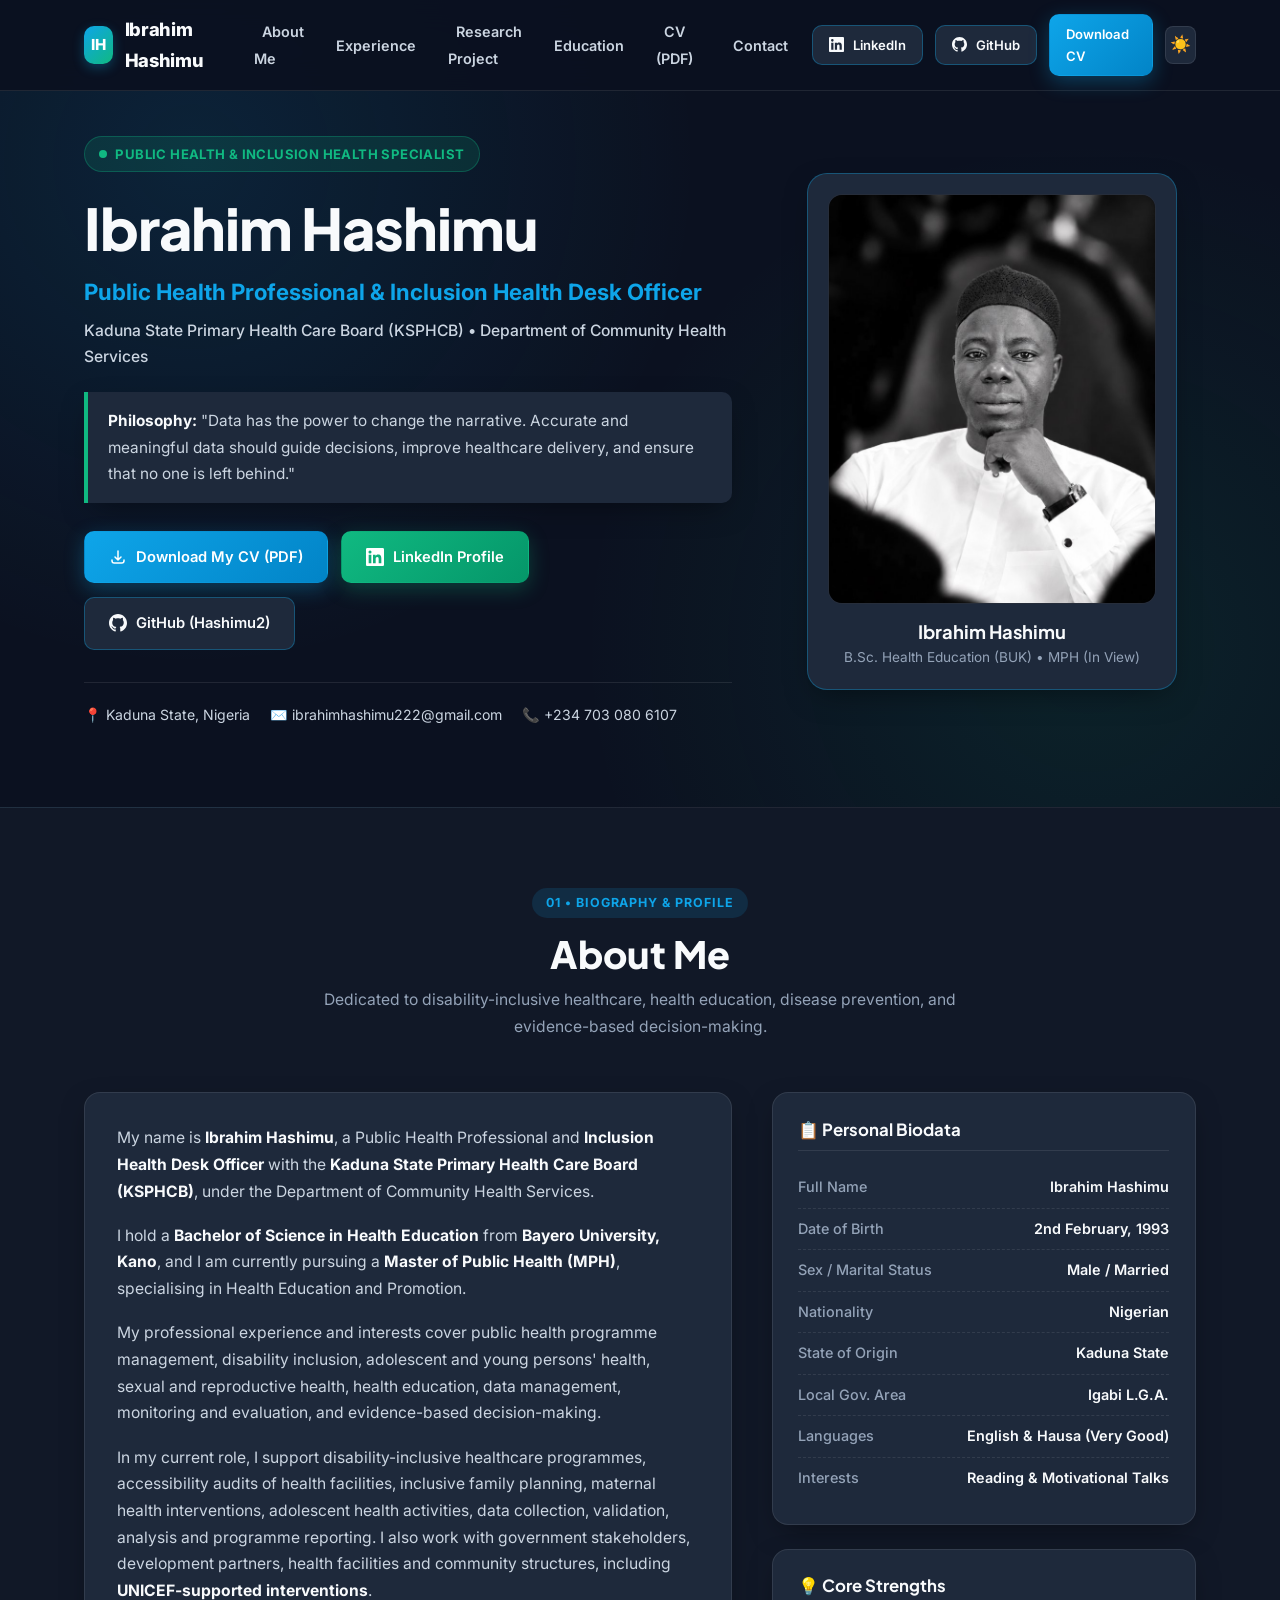
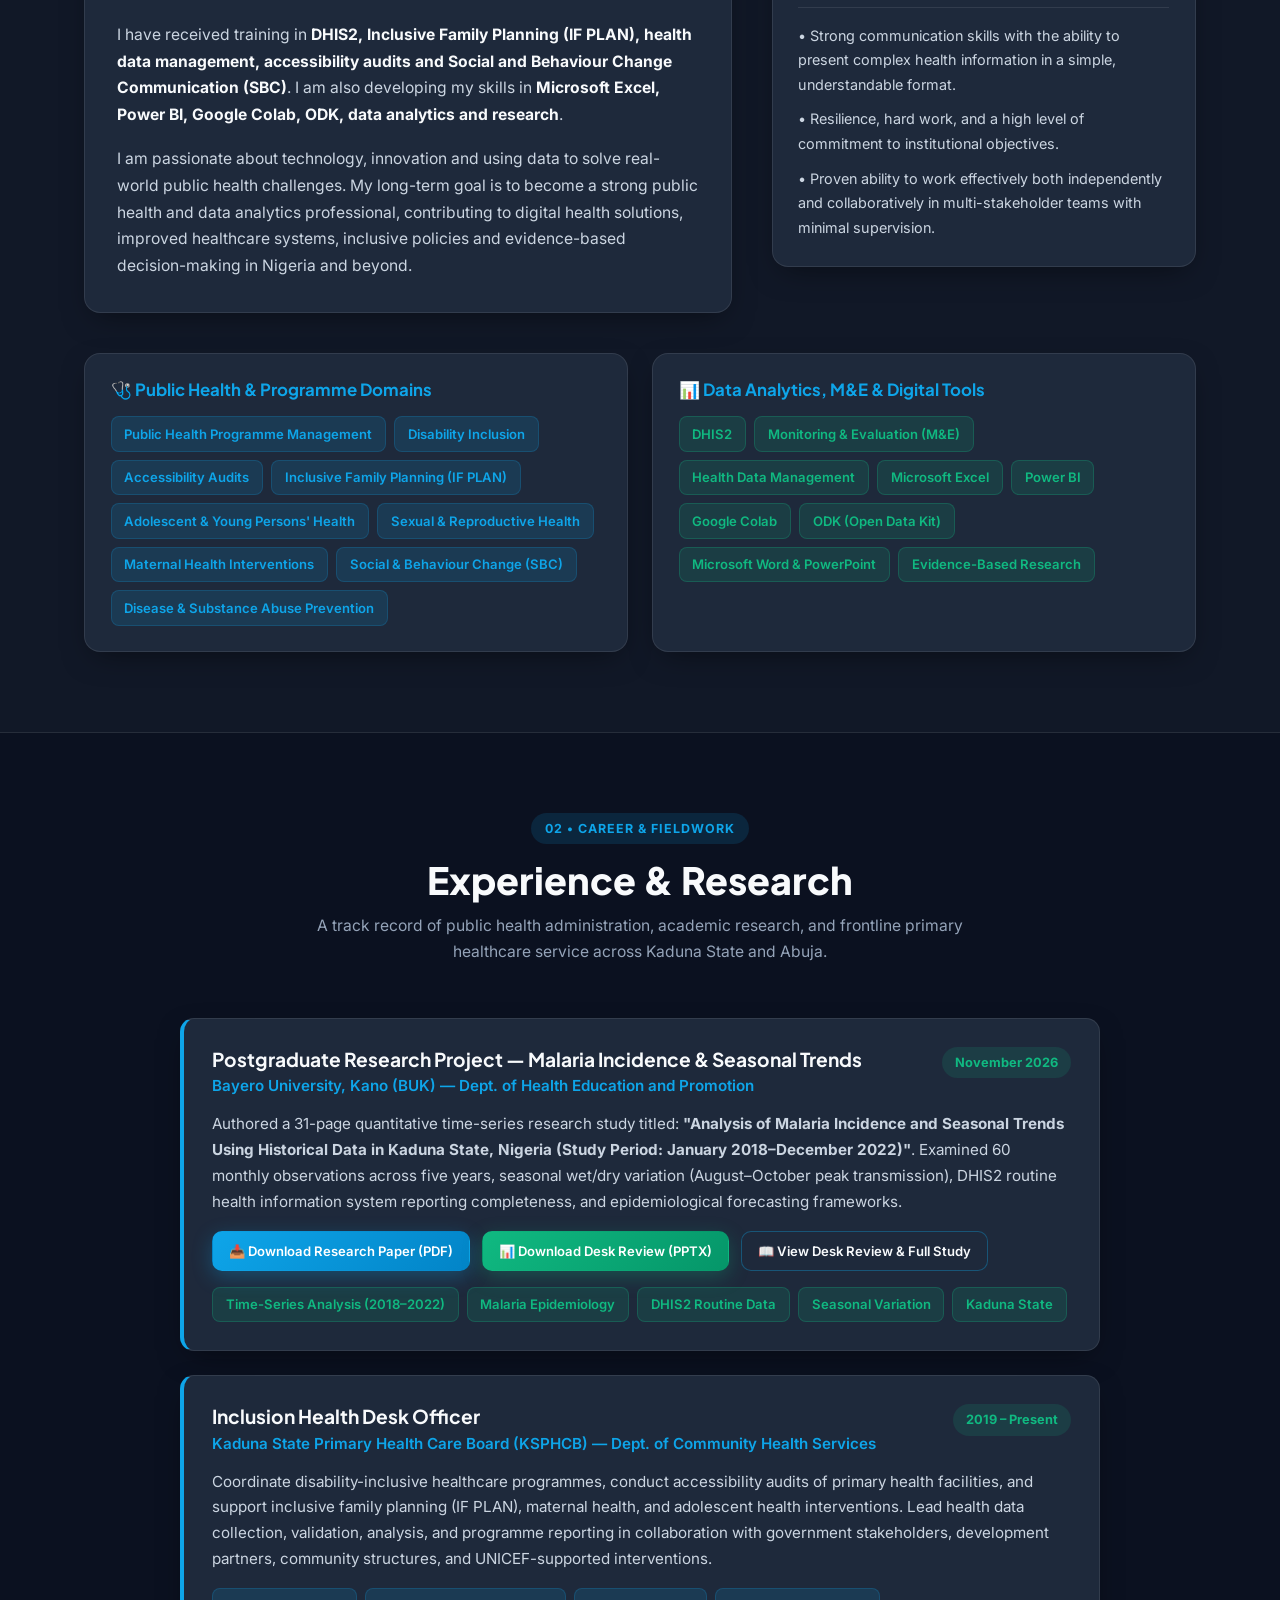
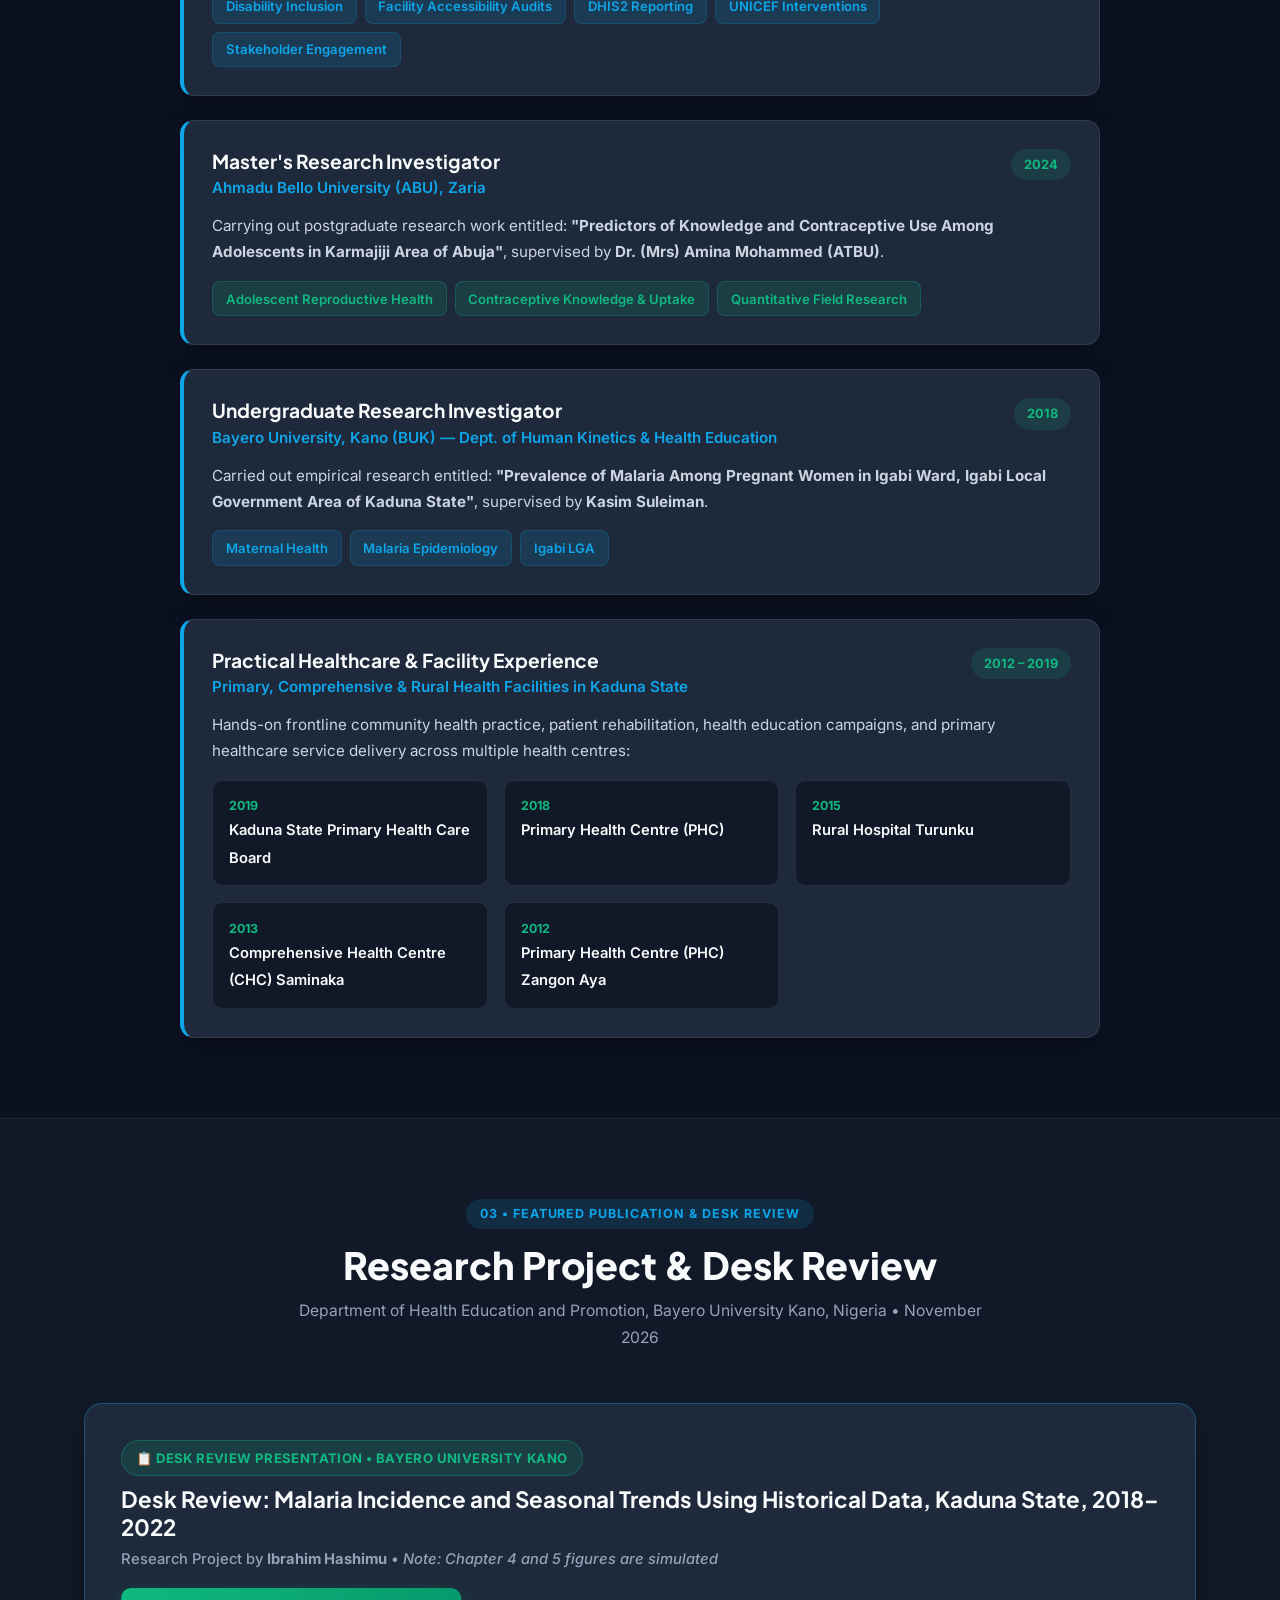
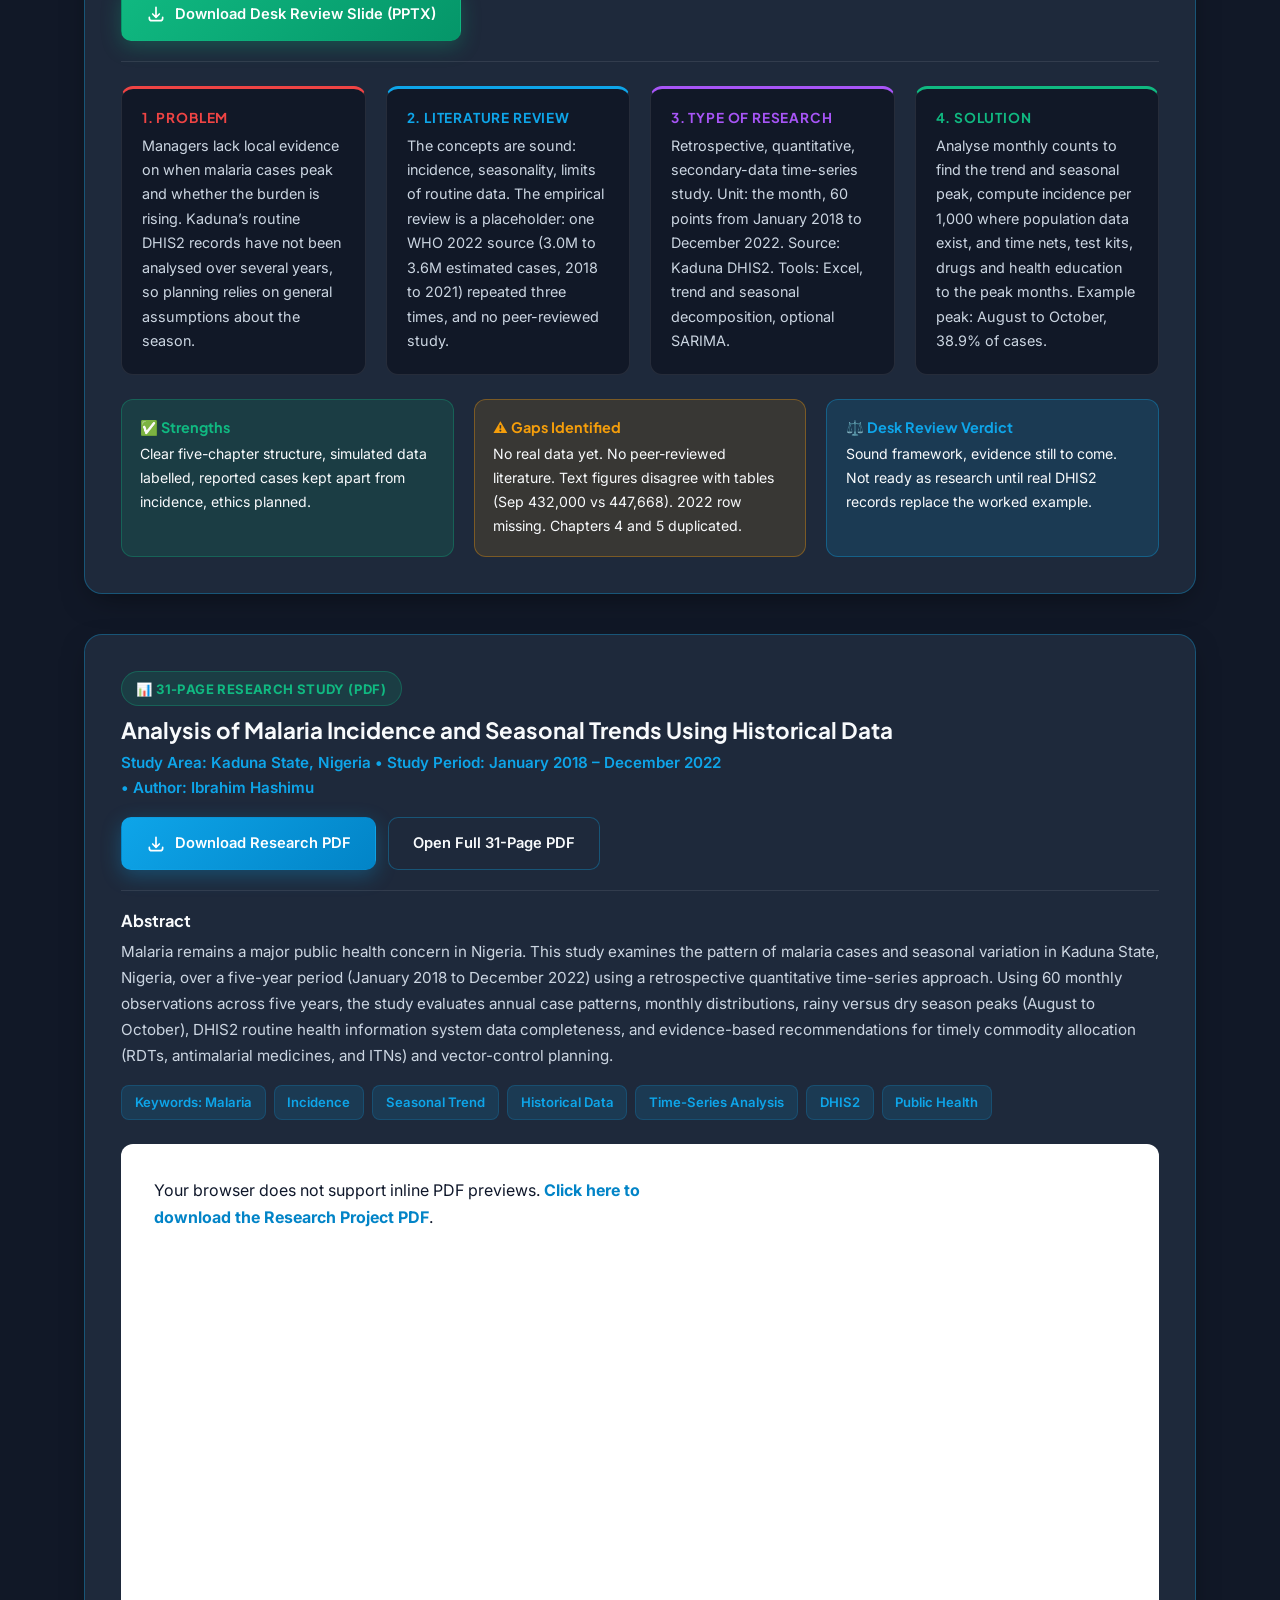
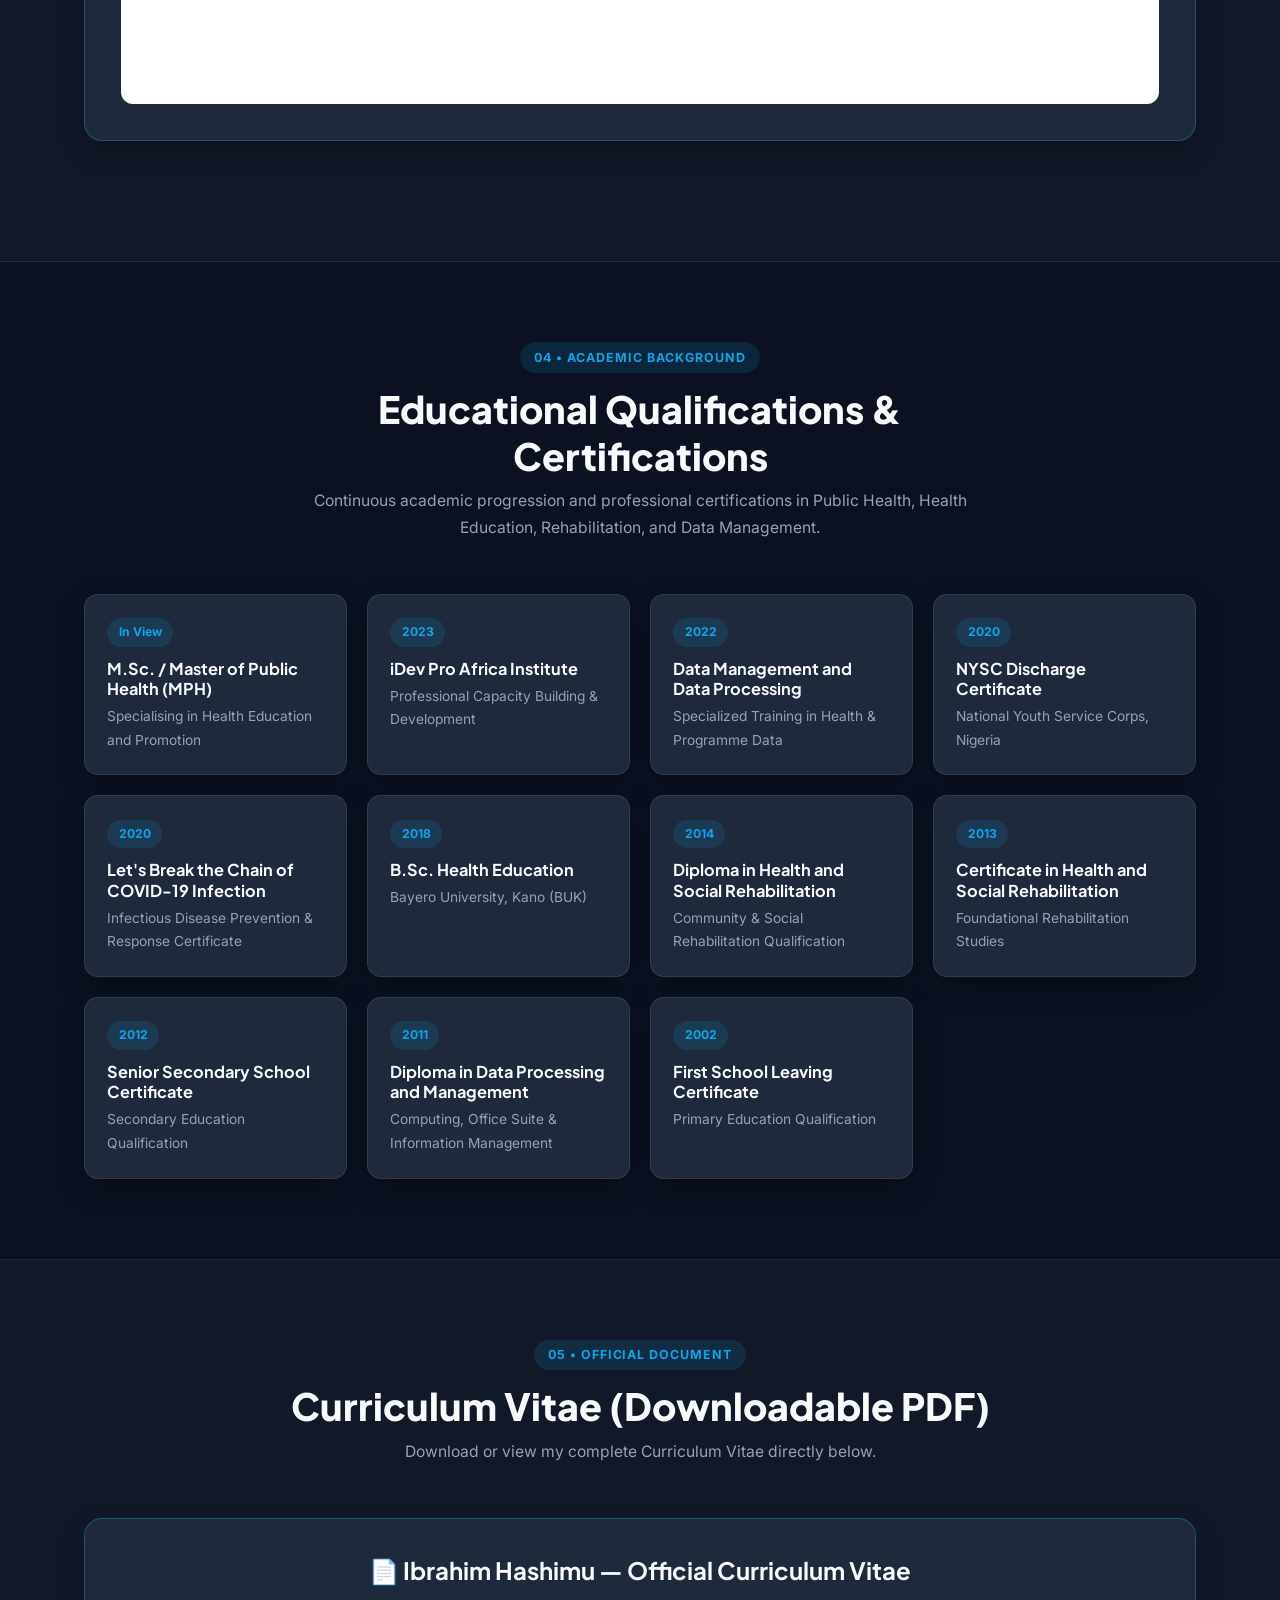
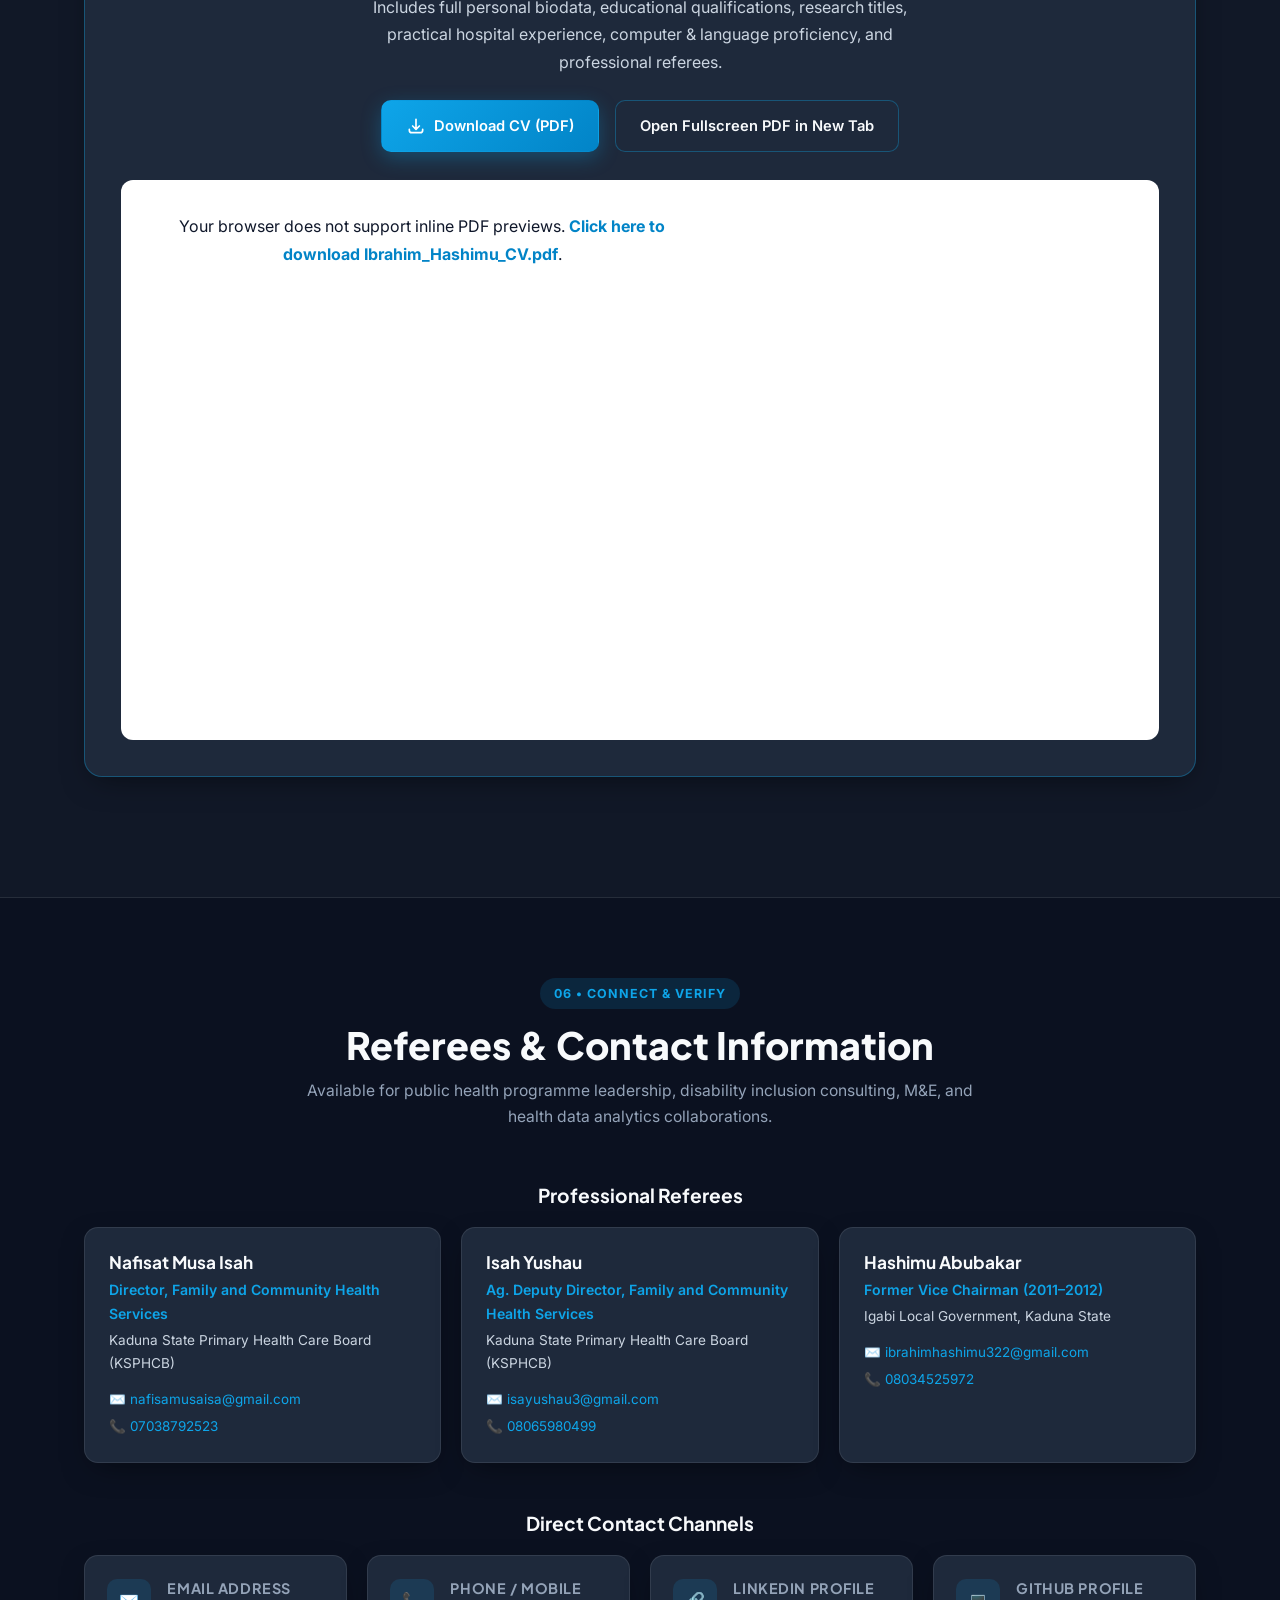
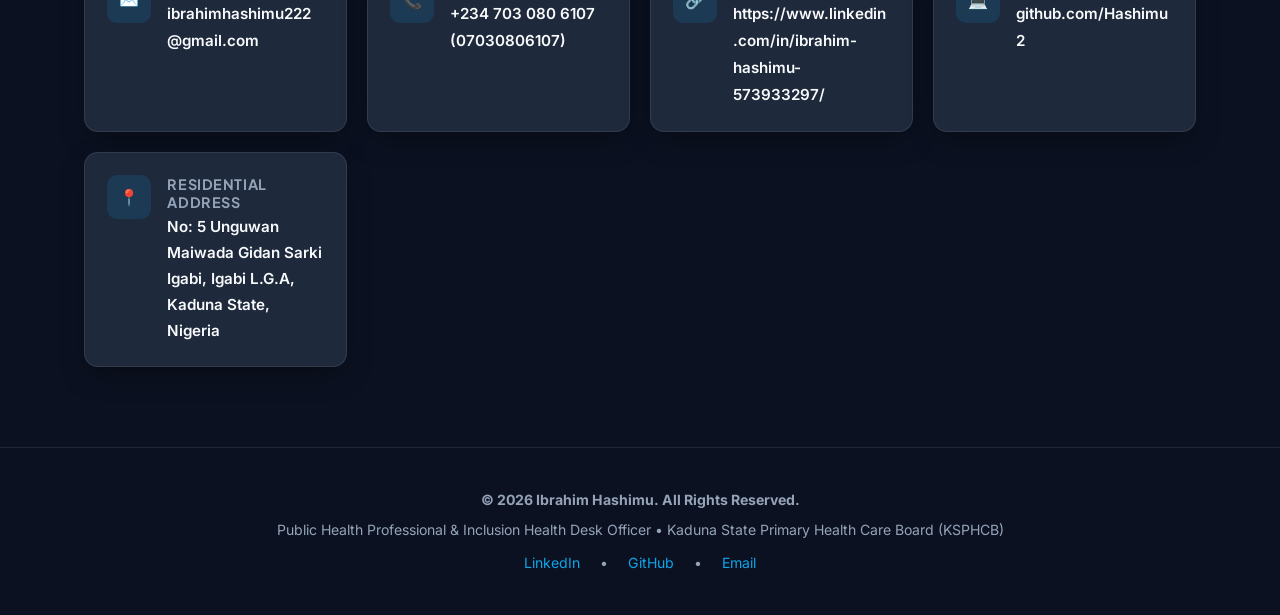
==== job-tracker/index.html @ c91d776b "Move project files into job-tracker directory" ====
<!DOCTYPE html>
<html lang="en" data-theme="dark">
<head>
  <meta charset="UTF-8">
  <meta name="viewport" content="width=device-width, initial-scale=1.0">
  <meta name="description" content="Official Portfolio of Ibrahim Hashimu — Public Health Professional & Inclusion Health Desk Officer at Kaduna State Primary Health Care Board (KSPHCB).">
  <title>Ibrahim Hashimu | Public Health Professional &amp; Inclusion Health Desk Officer</title>
  <link rel="preconnect" href="https://fonts.googleapis.com">
  <link rel="preconnect" href="https://fonts.gstatic.com" crossorigin>
  <link href="https://fonts.googleapis.com/css2?family=Inter:wght@300;400;500;600;700;800&family=Plus+Jakarta+Sans:wght@600;700;800&display=swap" rel="stylesheet">
  <link rel="icon" href="data:image/svg+xml,<svg xmlns='http://www.w3.org/2000/svg' viewBox='0 0 100 100'><text y='.9em' font-size='90'>🩺</text></svg>">
  <style>
    /* ==========================================================
       IBRAHIM HASHIMU — AUTHENTIC PUBLIC HEALTH PORTFOLIO
       Self-contained, responsive, zero-dependency stylesheet
       ========================================================== */
    *, *::before, *::after {
      margin: 0;
      padding: 0;
      box-sizing: border-box;
    }

    :root, [data-theme="dark"] {
      --bg-main: #0b1120;
      --bg-alt: #111827;
      --bg-card: #1e293b;
      --bg-card-hover: #26354d;
      --text-main: #f8fafc;
      --text-secondary: #cbd5e1;
      --text-muted: #94a3b8;
      --primary: #0ea5e9;
      --primary-dark: #0284c7;
      --accent: #10b981;
      --accent-soft: rgba(16, 185, 129, 0.14);
      --primary-soft: rgba(14, 165, 233, 0.14);
      --border: rgba(255, 255, 255, 0.09);
      --border-strong: rgba(14, 165, 233, 0.35);
      --nav-bg: rgba(11, 17, 32, 0.92);
      --shadow: 0 10px 30px -10px rgba(0, 0, 0, 0.5);
    }

    [data-theme="light"] {
      --bg-main: #f8fafc;
      --bg-alt: #f1f5f9;
      --bg-card: #ffffff;
      --bg-card-hover: #f8fafc;
      --text-main: #0f172a;
      --text-secondary: #334155;
      --text-muted: #64748b;
      --primary: #0284c7;
      --primary-dark: #0369a1;
      --accent: #059669;
      --accent-soft: rgba(5, 150, 105, 0.1);
      --primary-soft: rgba(2, 132, 199, 0.1);
      --border: #e2e8f0;
      --border-strong: rgba(2, 132, 199, 0.4);
      --nav-bg: rgba(255, 255, 255, 0.92);
      --shadow: 0 10px 25px -5px rgba(15, 23, 42, 0.08);
    }

    html {
      scroll-behavior: smooth;
      font-size: 16px;
    }

    body {
      font-family: 'Inter', -apple-system, BlinkMacSystemFont, 'Segoe UI', Roboto, sans-serif;
      background-color: var(--bg-main);
      color: var(--text-main);
      line-height: 1.7;
      overflow-x: hidden;
      transition: background-color 0.25s ease, color 0.25s ease;
    }

    h1, h2, h3, h4 {
      font-family: 'Plus Jakarta Sans', 'Inter', sans-serif;
      line-height: 1.25;
    }

    a {
      color: var(--primary);
      text-decoration: none;
      transition: all 0.2s ease;
    }

    a:hover {
      color: var(--accent);
    }

    img {
      max-width: 100%;
      display: block;
    }

    .container {
      max-width: 1160px;
      margin: 0 auto;
      padding: 0 1.5rem;
    }

    /* ---------- NAVBAR ---------- */
    .navbar {
      position: fixed;
      top: 0;
      left: 0;
      right: 0;
      z-index: 1000;
      background: var(--nav-bg);
      backdrop-filter: blur(16px);
      -webkit-backdrop-filter: blur(16px);
      border-bottom: 1px solid var(--border);
      padding: 0.85rem 0;
    }

    .nav-container {
      max-width: 1160px;
      margin: 0 auto;
      padding: 0 1.5rem;
      display: flex;
      align-items: center;
      justify-content: space-between;
      gap: 1rem;
    }

    .nav-brand {
      display: flex;
      align-items: center;
      gap: 0.75rem;
      color: var(--text-main) !important;
      font-weight: 800;
      font-size: 1.15rem;
      letter-spacing: -0.02em;
    }

    .brand-badge {
      width: 38px;
      height: 38px;
      border-radius: 10px;
      background: linear-gradient(135deg, var(--primary), var(--accent));
      color: #ffffff;
      display: flex;
      align-items: center;
      justify-content: center;
      font-weight: 800;
      font-size: 0.95rem;
      box-shadow: 0 4px 12px rgba(14, 165, 233, 0.3);
    }

    .nav-links {
      display: flex;
      align-items: center;
      list-style: none;
      gap: 1.5rem;
    }

    .nav-link {
      color: var(--text-secondary) !important;
      font-size: 0.9rem;
      font-weight: 600;
      padding: 0.35rem 0.5rem;
      border-radius: 6px;
    }

    .nav-link:hover, .nav-link.active {
      color: var(--primary) !important;
      background: var(--primary-soft);
    }

    .nav-actions {
      display: flex;
      align-items: center;
      gap: 0.75rem;
    }

    .theme-btn {
      background: var(--bg-card);
      color: var(--text-main);
      border: 1px solid var(--border);
      width: 38px;
      height: 38px;
      border-radius: 8px;
      cursor: pointer;
      display: flex;
      align-items: center;
      justify-content: center;
      font-size: 1.05rem;
      transition: all 0.2s ease;
    }

    .theme-btn:hover {
      border-color: var(--primary);
      transform: translateY(-1px);
    }

    .nav-toggle {
      display: none;
      background: var(--bg-card);
      border: 1px solid var(--border);
      color: var(--text-main);
      width: 38px;
      height: 38px;
      border-radius: 8px;
      cursor: pointer;
      align-items: center;
      justify-content: center;
    }

    /* ---------- BUTTONS ---------- */
    .btn {
      display: inline-flex;
      align-items: center;
      justify-content: center;
      gap: 0.55rem;
      padding: 0.8rem 1.5rem;
      font-size: 0.92rem;
      font-weight: 600;
      border-radius: 10px;
      cursor: pointer;
      transition: all 0.2s ease;
      border: 1.5px solid transparent;
      text-decoration: none;
    }

    .btn-primary {
      background: linear-gradient(135deg, var(--primary), var(--primary-dark));
      color: #ffffff !important;
      box-shadow: 0 6px 20px rgba(14, 165, 233, 0.3);
    }

    .btn-primary:hover {
      transform: translateY(-2px);
      box-shadow: 0 10px 25px rgba(14, 165, 233, 0.45);
    }

    .btn-accent {
      background: linear-gradient(135deg, var(--accent), #059669);
      color: #ffffff !important;
      box-shadow: 0 6px 20px rgba(16, 185, 129, 0.28);
    }

    .btn-accent:hover {
      transform: translateY(-2px);
      box-shadow: 0 10px 25px rgba(16, 185, 129, 0.4);
    }

    .btn-outline {
      background: var(--bg-card);
      color: var(--text-main) !important;
      border-color: var(--border-strong);
    }

    .btn-outline:hover {
      border-color: var(--primary);
      background: var(--primary-soft);
      transform: translateY(-2px);
    }

    .btn-sm {
      padding: 0.5rem 1rem;
      font-size: 0.82rem;
    }

    /* ---------- HERO SECTION ---------- */
    .hero {
      padding: 8.5rem 0 5rem;
      position: relative;
      background:
        radial-gradient(circle at 15% 20%, rgba(14, 165, 233, 0.12), transparent 40%),
        radial-gradient(circle at 85% 80%, rgba(16, 185, 129, 0.10), transparent 40%);
      border-bottom: 1px solid var(--border);
    }

    .hero-grid {
      display: grid;
      grid-template-columns: 1.35fr 0.85fr;
      gap: 3.5rem;
      align-items: center;
    }

    .status-pill {
      display: inline-flex;
      align-items: center;
      gap: 0.5rem;
      padding: 0.35rem 0.9rem;
      border-radius: 999px;
      background: var(--accent-soft);
      color: var(--accent);
      font-size: 0.82rem;
      font-weight: 700;
      letter-spacing: 0.03em;
      text-transform: uppercase;
      margin-bottom: 1.25rem;
      border: 1px solid rgba(16, 185, 129, 0.3);
    }

    .status-dot {
      width: 8px;
      height: 8px;
      border-radius: 50%;
      background: var(--accent);
    }

    .hero-name {
      font-size: clamp(2.25rem, 5vw, 3.6rem);
      font-weight: 800;
      letter-spacing: -0.02em;
      margin-bottom: 0.6rem;
      color: var(--text-main);
    }

    .hero-role {
      font-size: clamp(1.1rem, 2.2vw, 1.4rem);
      font-weight: 700;
      color: var(--primary);
      margin-bottom: 0.4rem;
    }

    .hero-org {
      font-size: 0.98rem;
      color: var(--text-secondary);
      font-weight: 500;
      margin-bottom: 1.35rem;
    }

    .hero-quote {
      background: var(--bg-card);
      border-left: 4px solid var(--accent);
      padding: 1rem 1.25rem;
      border-radius: 0 10px 10px 0;
      margin-bottom: 1.75rem;
      color: var(--text-secondary);
      font-size: 0.96rem;
      box-shadow: var(--shadow);
    }

    .hero-quote strong {
      color: var(--text-main);
    }

    .hero-cta {
      display: flex;
      flex-wrap: wrap;
      gap: 0.85rem;
      margin-bottom: 2rem;
    }

    .hero-quick-info {
      display: flex;
      flex-wrap: wrap;
      gap: 1.25rem;
      padding-top: 1.25rem;
      border-top: 1px solid var(--border);
      font-size: 0.88rem;
      color: var(--text-secondary);
    }

    .hero-quick-item {
      display: inline-flex;
      align-items: center;
      gap: 0.45rem;
    }

    /* Hero Portrait Card */
    .hero-photo-card {
      background: var(--bg-card);
      border: 1px solid var(--border-strong);
      border-radius: 20px;
      padding: 1.25rem;
      box-shadow: var(--shadow);
      text-align: center;
      max-width: 370px;
      margin: 0 auto;
    }

    .portrait-wrapper {
      border-radius: 14px;
      overflow: hidden;
      aspect-ratio: 4 / 5;
      background: var(--bg-alt);
      margin-bottom: 1rem;
      border: 1px solid var(--border);
    }

    .portrait-wrapper img {
      width: 100%;
      height: 100%;
      object-fit: cover;
      object-position: center top;
    }

    .photo-caption h3 {
      font-size: 1.15rem;
      color: var(--text-main);
      margin-bottom: 0.2rem;
    }

    .photo-caption p {
      font-size: 0.85rem;
      color: var(--text-muted);
    }

    /* ---------- SECTION SHARED ---------- */
    .section {
      padding: 5rem 0;
      border-bottom: 1px solid var(--border);
    }

    .section-alt {
      background-color: var(--bg-alt);
    }

    .section-header {
      text-align: center;
      max-width: 700px;
      margin: 0 auto 3.25rem;
    }

    .section-badge {
      display: inline-block;
      font-size: 0.78rem;
      font-weight: 700;
      text-transform: uppercase;
      letter-spacing: 0.08em;
      color: var(--primary);
      background: var(--primary-soft);
      padding: 0.3rem 0.85rem;
      border-radius: 999px;
      margin-bottom: 0.75rem;
    }

    .section-title {
      font-size: clamp(1.75rem, 3.5vw, 2.35rem);
      font-weight: 800;
      color: var(--text-main);
      margin-bottom: 0.6rem;
    }

    .section-subtitle {
      color: var(--text-muted);
      font-size: 0.98rem;
    }

    /* ---------- ABOUT ME SECTION ---------- */
    .about-layout {
      display: grid;
      grid-template-columns: 1.45fr 0.95fr;
      gap: 2.5rem;
      align-items: start;
    }

    .about-prose {
      background: var(--bg-card);
      border: 1px solid var(--border);
      border-radius: 16px;
      padding: 2rem;
      box-shadow: var(--shadow);
    }

    .about-prose p {
      color: var(--text-secondary);
      margin-bottom: 1.1rem;
      font-size: 0.98rem;
    }

    .about-prose p:last-child {
      margin-bottom: 0;
    }

    .about-prose strong {
      color: var(--text-main);
    }

    .about-side {
      display: flex;
      flex-direction: column;
      gap: 1.5rem;
    }

    .info-panel {
      background: var(--bg-card);
      border: 1px solid var(--border);
      border-radius: 16px;
      padding: 1.6rem;
      box-shadow: var(--shadow);
    }

    .info-panel h3 {
      font-size: 1.05rem;
      margin-bottom: 1rem;
      color: var(--text-main);
      display: flex;
      align-items: center;
      gap: 0.5rem;
      padding-bottom: 0.65rem;
      border-bottom: 1px solid var(--border);
    }

    .biodata-list {
      list-style: none;
    }

    .biodata-list li {
      display: flex;
      justify-content: space-between;
      padding: 0.5rem 0;
      border-bottom: 1px dashed var(--border);
      font-size: 0.9rem;
      gap: 1rem;
    }

    .biodata-list li:last-child {
      border-bottom: none;
    }

    .biodata-label {
      color: var(--text-muted);
      font-weight: 500;
    }

    .biodata-val {
      color: var(--text-main);
      font-weight: 600;
      text-align: right;
    }

    /* Skills Grid */
    .skills-grid {
      display: grid;
      grid-template-columns: repeat(auto-fit, minmax(300px, 1fr));
      gap: 1.5rem;
      margin-top: 2.5rem;
    }

    .skill-box {
      background: var(--bg-card);
      border: 1px solid var(--border);
      border-radius: 16px;
      padding: 1.6rem;
      box-shadow: var(--shadow);
    }

    .skill-box h3 {
      font-size: 1.05rem;
      margin-bottom: 1rem;
      color: var(--primary);
    }

    .tag-cloud {
      display: flex;
      flex-wrap: wrap;
      gap: 0.5rem;
    }

    .tag {
      display: inline-block;
      padding: 0.35rem 0.8rem;
      font-size: 0.82rem;
      font-weight: 600;
      border-radius: 8px;
      background: var(--primary-soft);
      color: var(--primary);
      border: 1px solid rgba(14, 165, 233, 0.2);
    }

    .tag-green {
      background: var(--accent-soft);
      color: var(--accent);
      border-color: rgba(16, 185, 129, 0.25);
    }

    /* ---------- EXPERIENCE & RESEARCH ---------- */
    .timeline {
      display: flex;
      flex-direction: column;
      gap: 1.5rem;
      max-width: 920px;
      margin: 0 auto;
    }

    .exp-card {
      background: var(--bg-card);
      border: 1px solid var(--border);
      border-left: 4px solid var(--primary);
      border-radius: 14px;
      padding: 1.75rem;
      box-shadow: var(--shadow);
      transition: transform 0.2s ease, border-color 0.2s ease;
    }

    .exp-card:hover {
      transform: translateY(-3px);
      border-color: var(--accent);
    }

    .exp-header {
      display: flex;
      flex-wrap: wrap;
      justify-content: space-between;
      align-items: flex-start;
      gap: 0.75rem;
      margin-bottom: 0.75rem;
    }

    .exp-role {
      font-size: 1.2rem;
      font-weight: 700;
      color: var(--text-main);
    }

    .exp-org {
      font-size: 0.95rem;
      font-weight: 600;
      color: var(--primary);
      margin-top: 0.15rem;
    }

    .exp-date {
      display: inline-block;
      padding: 0.3rem 0.8rem;
      border-radius: 999px;
      font-size: 0.8rem;
      font-weight: 700;
      background: var(--accent-soft);
      color: var(--accent);
      white-space: nowrap;
    }

    .exp-desc {
      color: var(--text-secondary);
      font-size: 0.95rem;
      margin-bottom: 1rem;
    }

    .practical-grid {
      display: grid;
      grid-template-columns: repeat(auto-fit, minmax(210px, 1fr));
      gap: 1rem;
      margin-top: 1rem;
    }

    .practical-item {
      background: var(--bg-alt);
      border: 1px solid var(--border);
      border-radius: 10px;
      padding: 0.9rem 1rem;
    }

    .practical-item .year {
      font-size: 0.78rem;
      font-weight: 700;
      color: var(--accent);
      display: block;
    }

    .practical-item .place {
      font-weight: 600;
      font-size: 0.92rem;
      color: var(--text-main);
    }

    /* ---------- EDUCATION & QUALIFICATIONS ---------- */
    .edu-grid {
      display: grid;
      grid-template-columns: repeat(auto-fill, minmax(260px, 1fr));
      gap: 1.25rem;
    }

    .edu-card {
      background: var(--bg-card);
      border: 1px solid var(--border);
      border-radius: 14px;
      padding: 1.4rem;
      box-shadow: var(--shadow);
      display: flex;
      flex-direction: column;
      justify-content: space-between;
    }

    .edu-year {
      display: inline-block;
      width: fit-content;
      font-size: 0.76rem;
      font-weight: 700;
      color: var(--primary);
      background: var(--primary-soft);
      padding: 0.25rem 0.7rem;
      border-radius: 999px;
      margin-bottom: 0.75rem;
    }

    .edu-card h3 {
      font-size: 1.02rem;
      color: var(--text-main);
      margin-bottom: 0.35rem;
    }

    .edu-card p {
      font-size: 0.86rem;
      color: var(--text-muted);
    }

    /* ---------- CV DOWNLOAD & PREVIEW ---------- */
    .cv-banner {
      background: var(--bg-card);
      border: 1px solid var(--border-strong);
      border-radius: 18px;
      padding: 2.25rem;
      box-shadow: var(--shadow);
      display: flex;
      flex-direction: column;
      align-items: center;
      text-align: center;
      margin-bottom: 2.5rem;
    }

    .cv-banner h3 {
      font-size: 1.5rem;
      margin-bottom: 0.6rem;
    }

    .cv-banner p {
      color: var(--text-secondary);
      max-width: 600px;
      margin-bottom: 1.5rem;
    }

    .cv-actions {
      display: flex;
      flex-wrap: wrap;
      justify-content: center;
      gap: 1rem;
      margin-bottom: 1.75rem;
    }

    .pdf-preview-frame {
      width: 100%;
      height: 560px;
      border-radius: 12px;
      border: 1px solid var(--border);
      background: #ffffff;
    }

    /* ---------- REFEREES & CONTACT ---------- */
    .referees-grid {
      display: grid;
      grid-template-columns: repeat(auto-fit, minmax(290px, 1fr));
      gap: 1.25rem;
      margin-bottom: 3rem;
    }

    .ref-card {
      background: var(--bg-card);
      border: 1px solid var(--border);
      border-radius: 14px;
      padding: 1.5rem;
      box-shadow: var(--shadow);
    }

    .ref-card h4 {
      font-size: 1.08rem;
      color: var(--text-main);
      margin-bottom: 0.25rem;
    }

    .ref-title {
      font-size: 0.88rem;
      font-weight: 600;
      color: var(--primary);
      margin-bottom: 0.2rem;
    }

    .ref-org {
      font-size: 0.85rem;
      color: var(--text-secondary);
      margin-bottom: 0.85rem;
    }

    .ref-links {
      font-size: 0.84rem;
      color: var(--text-muted);
      display: flex;
      flex-direction: column;
      gap: 0.25rem;
    }

    .contact-cards {
      display: grid;
      grid-template-columns: repeat(auto-fit, minmax(240px, 1fr));
      gap: 1.25rem;
    }

    .contact-card {
      background: var(--bg-card);
      border: 1px solid var(--border);
      border-radius: 14px;
      padding: 1.4rem;
      display: flex;
      align-items: flex-start;
      gap: 1rem;
      box-shadow: var(--shadow);
      transition: transform 0.2s ease, border-color 0.2s ease;
    }

    .contact-card:hover {
      transform: translateY(-2px);
      border-color: var(--primary);
    }

    .contact-icon {
      width: 44px;
      height: 44px;
      border-radius: 10px;
      background: var(--primary-soft);
      color: var(--primary);
      display: flex;
      align-items: center;
      justify-content: center;
      flex-shrink: 0;
    }

    .contact-card h4 {
      font-size: 0.9rem;
      color: var(--text-muted);
      margin-bottom: 0.2rem;
      text-transform: uppercase;
      letter-spacing: 0.04em;
    }

    .contact-card p, .contact-card a {
      font-size: 0.95rem;
      font-weight: 600;
      color: var(--text-main) !important;
      word-break: break-word;
    }

    .contact-card a:hover {
      color: var(--primary) !important;
    }

    /* ---------- FOOTER ---------- */
    .footer {
      padding: 2.5rem 0;
      text-align: center;
      background: var(--bg-main);
      color: var(--text-muted);
      font-size: 0.88rem;
    }

    /* ---------- RESPONSIVE ---------- */
    @media (max-width: 920px) {
      .hero-grid {
        grid-template-columns: 1fr;
        text-align: center;
      }
      .hero-cta, .hero-quick-info {
        justify-content: center;
      }
      .hero-quote {
        text-align: left;
      }
      .about-layout {
        grid-template-columns: 1fr;
      }
    }

    @media (max-width: 720px) {
      .nav-links {
        display: none;
        position: absolute;
        top: 100%;
        left: 0;
        right: 0;
        background: var(--bg-card);
        border-bottom: 1px solid var(--border);
        flex-direction: column;
        padding: 1rem;
        gap: 0.5rem;
      }
      .nav-links.open {
        display: flex;
      }
      .nav-toggle {
        display: inline-flex;
      }
      .pdf-preview-frame {
        height: 400px;
      }
    }
  </style>
</head>
<body>

  <!-- ============ NAVIGATION BAR ============ -->
  <header class="navbar">
    <div class="nav-container">
      <a href="#top" class="nav-brand">
        <span class="brand-badge">IH</span>
        <span>Ibrahim Hashimu</span>
      </a>

      <ul class="nav-links" id="nav-links">
        <li><a href="#about" class="nav-link">About Me</a></li>
        <li><a href="#experience" class="nav-link">Experience</a></li>
        <li><a href="#research" class="nav-link">Research Project</a></li>
        <li><a href="#education" class="nav-link">Education</a></li>
        <li><a href="#cv" class="nav-link">CV (PDF)</a></li>
        <li><a href="#contact" class="nav-link">Contact</a></li>
      </ul>

      <div class="nav-actions">
        <a href="https://www.linkedin.com/in/ibrahim-hashimu-573933297/" target="_blank" rel="noopener" class="btn btn-outline btn-sm" title="Connect on LinkedIn">
          <svg width="15" height="15" fill="currentColor" viewBox="0 0 24 24"><path d="M20.447 20.452h-3.554v-5.569c0-1.328-.027-3.037-1.852-3.037-1.853 0-2.136 1.445-2.136 2.939v5.667H9.351V9h3.414v1.561h.046c.477-.9 1.637-1.85 3.37-1.85 3.601 0 4.267 2.37 4.267 5.455v6.286zM5.337 7.433a2.062 2.062 0 01-2.063-2.065 2.064 2.064 0 112.063 2.065zm1.782 13.019H3.555V9h3.564v11.452zM22.225 0H1.771C.792 0 0 .774 0 1.729v20.542C0 23.227.792 24 1.771 24h20.451C23.2 24 24 23.227 24 22.271V1.729C24 .774 23.2 0 22.222 0h.003z"/></svg>
          LinkedIn
        </a>
        <a href="https://github.com/Hashimu2" target="_blank" rel="noopener" class="btn btn-outline btn-sm" title="View GitHub Profile">
          <svg width="15" height="15" fill="currentColor" viewBox="0 0 24 24"><path d="M12 0c-6.626 0-12 5.373-12 12 0 5.302 3.438 9.8 8.207 11.387.599.111.793-.261.793-.577v-2.234c-3.338.726-4.033-1.416-4.033-1.416-.546-1.387-1.333-1.756-1.333-1.756-1.089-.745.083-.729.083-.729 1.205.084 1.839 1.237 1.839 1.237 1.07 1.834 2.807 1.304 3.492.997.107-.775.418-1.305.762-1.604-2.665-.305-5.467-1.334-5.467-5.931 0-1.311.469-2.381 1.236-3.221-.124-.303-.535-1.524.117-3.176 0 0 1.008-.322 3.301 1.23.957-.266 1.983-.399 3.003-.404 1.02.005 2.047.138 3.006.404 2.291-1.552 3.297-1.23 3.297-1.23.653 1.653.242 2.874.118 3.176.77.84 1.235 1.911 1.235 3.221 0 4.609-2.807 5.624-5.479 5.921.43.372.823 1.102.823 2.222v3.293c0 .319.192.694.801.576 4.765-1.589 8.199-6.086 8.199-11.386 0-6.627-5.373-12-12-12z"/></svg>
          GitHub
        </a>
        <a href="assets/Ibrahim_Hashimu_CV.pdf" download="Ibrahim_Hashimu_CV.pdf" class="btn btn-primary btn-sm">
          Download CV
        </a>
        <button class="theme-btn" id="theme-toggle" title="Switch Light/Dark Theme" aria-label="Toggle theme">
          ☀️
        </button>
        <button class="nav-toggle" id="nav-toggle" aria-label="Toggle navigation">
          ☰
        </button>
      </div>
    </div>
  </header>

  <!-- ============ HERO SECTION ============ -->
  <section class="hero" id="top">
    <div class="container">
      <div class="hero-grid">
        <div>
          <div class="status-pill">
            <span class="status-dot"></span>
            Public Health &amp; Inclusion Health Specialist
          </div>
          <h1 class="hero-name">Ibrahim Hashimu</h1>
          <p class="hero-role">
            Public Health Professional &amp; Inclusion Health Desk Officer
          </p>
          <p class="hero-org">
            Kaduna State Primary Health Care Board (KSPHCB) &bull; Department of Community Health Services
          </p>

          <div class="hero-quote">
            <strong>Philosophy:</strong> "Data has the power to change the narrative. Accurate and meaningful data should guide decisions, improve healthcare delivery, and ensure that no one is left behind."
          </div>

          <div class="hero-cta">
            <a href="assets/Ibrahim_Hashimu_CV.pdf" download="Ibrahim_Hashimu_CV.pdf" class="btn btn-primary">
              <svg width="18" height="18" fill="none" stroke="currentColor" stroke-width="2" viewBox="0 0 24 24"><path stroke-linecap="round" stroke-linejoin="round" d="M4 16v1a3 3 0 003 3h10a3 3 0 003-3v-1m-4-4l-4 4m0 0l-4-4m4 4V4"/></svg>
              Download My CV (PDF)
            </a>
            <a href="https://www.linkedin.com/in/ibrahim-hashimu-573933297/" target="_blank" rel="noopener" class="btn btn-accent">
              <svg width="18" height="18" fill="currentColor" viewBox="0 0 24 24"><path d="M20.447 20.452h-3.554v-5.569c0-1.328-.027-3.037-1.852-3.037-1.853 0-2.136 1.445-2.136 2.939v5.667H9.351V9h3.414v1.561h.046c.477-.9 1.637-1.85 3.37-1.85 3.601 0 4.267 2.37 4.267 5.455v6.286zM5.337 7.433a2.062 2.062 0 01-2.063-2.065 2.064 2.064 0 112.063 2.065zm1.782 13.019H3.555V9h3.564v11.452zM22.225 0H1.771C.792 0 0 .774 0 1.729v20.542C0 23.227.792 24 1.771 24h20.451C23.2 24 24 23.227 24 22.271V1.729C24 .774 23.2 0 22.222 0h.003z"/></svg>
              LinkedIn Profile
            </a>
            <a href="https://github.com/Hashimu2" target="_blank" rel="noopener" class="btn btn-outline">
              <svg width="18" height="18" fill="currentColor" viewBox="0 0 24 24"><path d="M12 0c-6.626 0-12 5.373-12 12 0 5.302 3.438 9.8 8.207 11.387.599.111.793-.261.793-.577v-2.234c-3.338.726-4.033-1.416-4.033-1.416-.546-1.387-1.333-1.756-1.333-1.756-1.089-.745.083-.729.083-.729 1.205.084 1.839 1.237 1.839 1.237 1.07 1.834 2.807 1.304 3.492.997.107-.775.418-1.305.762-1.604-2.665-.305-5.467-1.334-5.467-5.931 0-1.311.469-2.381 1.236-3.221-.124-.303-.535-1.524.117-3.176 0 0 1.008-.322 3.301 1.23.957-.266 1.983-.399 3.003-.404 1.02.005 2.047.138 3.006.404 2.291-1.552 3.297-1.23 3.297-1.23.653 1.653.242 2.874.118 3.176.77.84 1.235 1.911 1.235 3.221 0 4.609-2.807 5.624-5.479 5.921.43.372.823 1.102.823 2.222v3.293c0 .319.192.694.801.576 4.765-1.589 8.199-6.086 8.199-11.386 0-6.627-5.373-12-12-12z"/></svg>
              GitHub (Hashimu2)
            </a>
          </div>

          <div class="hero-quick-info">
            <span class="hero-quick-item">📍 Kaduna State, Nigeria</span>
            <span class="hero-quick-item">✉️ ibrahimhashimu222@gmail.com</span>
            <span class="hero-quick-item">📞 +234 703 080 6107</span>
          </div>
        </div>

        <!-- Portrait Photo -->
        <div>
          <div class="hero-photo-card">
            <div class="portrait-wrapper">
              <img src="assets/profile.jpg" alt="Ibrahim Hashimu — Public Health Professional">
            </div>
            <div class="photo-caption">
              <h3>Ibrahim Hashimu</h3>
              <p>B.Sc. Health Education (BUK) &bull; MPH (In View)</p>
            </div>
          </div>
        </div>
      </div>
    </div>
  </section>

  <!-- ============ ABOUT ME SECTION ============ -->
  <section class="section section-alt" id="about">
    <div class="container">
      <div class="section-header">
        <span class="section-badge">01 &bull; Biography &amp; Profile</span>
        <h2 class="section-title">About Me</h2>
        <p class="section-subtitle">
          Dedicated to disability-inclusive healthcare, health education, disease prevention, and evidence-based decision-making.
        </p>
      </div>

      <div class="about-layout">
        <div class="about-prose">
          <p>
            My name is <strong>Ibrahim Hashimu</strong>, a Public Health Professional and <strong>Inclusion Health Desk Officer</strong> with the <strong>Kaduna State Primary Health Care Board (KSPHCB)</strong>, under the Department of Community Health Services.
          </p>
          <p>
            I hold a <strong>Bachelor of Science in Health Education</strong> from <strong>Bayero University, Kano</strong>, and I am currently pursuing a <strong>Master of Public Health (MPH)</strong>, specialising in Health Education and Promotion.
          </p>
          <p>
            My professional experience and interests cover public health programme management, disability inclusion, adolescent and young persons' health, sexual and reproductive health, health education, data management, monitoring and evaluation, and evidence-based decision-making.
          </p>
          <p>
            In my current role, I support disability-inclusive healthcare programmes, accessibility audits of health facilities, inclusive family planning, maternal health interventions, adolescent health activities, data collection, validation, analysis and programme reporting. I also work with government stakeholders, development partners, health facilities and community structures, including <strong>UNICEF-supported interventions</strong>.
          </p>
          <p>
            I have received training in <strong>DHIS2, Inclusive Family Planning (IF PLAN), health data management, accessibility audits and Social and Behaviour Change Communication (SBC)</strong>. I am also developing my skills in <strong>Microsoft Excel, Power BI, Google Colab, ODK, data analytics and research</strong>.
          </p>
          <p>
            I am passionate about technology, innovation and using data to solve real-world public health challenges. My long-term goal is to become a strong public health and data analytics professional, contributing to digital health solutions, improved healthcare systems, inclusive policies and evidence-based decision-making in Nigeria and beyond.
          </p>
        </div>

        <div class="about-side">
          <div class="info-panel">
            <h3>📋 Personal Biodata</h3>
            <ul class="biodata-list">
              <li><span class="biodata-label">Full Name</span><span class="biodata-val">Ibrahim Hashimu</span></li>
              <li><span class="biodata-label">Date of Birth</span><span class="biodata-val">2nd February, 1993</span></li>
              <li><span class="biodata-label">Sex / Marital Status</span><span class="biodata-val">Male / Married</span></li>
              <li><span class="biodata-label">Nationality</span><span class="biodata-val">Nigerian</span></li>
              <li><span class="biodata-label">State of Origin</span><span class="biodata-val">Kaduna State</span></li>
              <li><span class="biodata-label">Local Gov. Area</span><span class="biodata-val">Igabi L.G.A.</span></li>
              <li><span class="biodata-label">Languages</span><span class="biodata-val">English &amp; Hausa (Very Good)</span></li>
              <li><span class="biodata-label">Interests</span><span class="biodata-val">Reading &amp; Motivational Talks</span></li>
            </ul>
          </div>

          <div class="info-panel">
            <h3>💡 Core Strengths</h3>
            <p style="font-size: 0.9rem; color: var(--text-secondary); margin-bottom: 0.65rem;">
              &bull; Strong communication skills with the ability to present complex health information in a simple, understandable format.
            </p>
            <p style="font-size: 0.9rem; color: var(--text-secondary); margin-bottom: 0.65rem;">
              &bull; Resilience, hard work, and a high level of commitment to institutional objectives.
            </p>
            <p style="font-size: 0.9rem; color: var(--text-secondary);">
              &bull; Proven ability to work effectively both independently and collaboratively in multi-stakeholder teams with minimal supervision.
            </p>
          </div>
        </div>
      </div>

      <!-- Competencies & Tools -->
      <div class="skills-grid">
        <div class="skill-box">
          <h3>🩺 Public Health &amp; Programme Domains</h3>
          <div class="tag-cloud">
            <span class="tag">Public Health Programme Management</span>
            <span class="tag">Disability Inclusion</span>
            <span class="tag">Accessibility Audits</span>
            <span class="tag">Inclusive Family Planning (IF PLAN)</span>
            <span class="tag">Adolescent &amp; Young Persons' Health</span>
            <span class="tag">Sexual &amp; Reproductive Health</span>
            <span class="tag">Maternal Health Interventions</span>
            <span class="tag">Social &amp; Behaviour Change (SBC)</span>
            <span class="tag">Disease &amp; Substance Abuse Prevention</span>
          </div>
        </div>

        <div class="skill-box">
          <h3>📊 Data Analytics, M&amp;E &amp; Digital Tools</h3>
          <div class="tag-cloud">
            <span class="tag tag-green">DHIS2</span>
            <span class="tag tag-green">Monitoring &amp; Evaluation (M&amp;E)</span>
            <span class="tag tag-green">Health Data Management</span>
            <span class="tag tag-green">Microsoft Excel</span>
            <span class="tag tag-green">Power BI</span>
            <span class="tag tag-green">Google Colab</span>
            <span class="tag tag-green">ODK (Open Data Kit)</span>
            <span class="tag tag-green">Microsoft Word &amp; PowerPoint</span>
            <span class="tag tag-green">Evidence-Based Research</span>
          </div>
        </div>
      </div>
    </div>
  </section>

  <!-- ============ EXPERIENCE & RESEARCH SECTION ============ -->
  <section class="section" id="experience">
    <div class="container">
      <div class="section-header">
        <span class="section-badge">02 &bull; Career &amp; Fieldwork</span>
        <h2 class="section-title">Experience &amp; Research</h2>
        <p class="section-subtitle">
          A track record of public health administration, academic research, and frontline primary healthcare service across Kaduna State and Abuja.
        </p>
      </div>

      <div class="timeline">
        <!-- Featured Research Project (2026) -->
        <div class="exp-card">
          <div class="exp-header">
            <div>
              <h3 class="exp-role">Postgraduate Research Project — Malaria Incidence &amp; Seasonal Trends</h3>
              <p class="exp-org">Bayero University, Kano (BUK) — Dept. of Health Education and Promotion</p>
            </div>
            <span class="exp-date">November 2026</span>
          </div>
          <p class="exp-desc">
            Authored a 31-page quantitative time-series research study titled: <strong>"Analysis of Malaria Incidence and Seasonal Trends Using Historical Data in Kaduna State, Nigeria (Study Period: January 2018–December 2022)"</strong>. Examined 60 monthly observations across five years, seasonal wet/dry variation (August–October peak transmission), DHIS2 routine health information system reporting completeness, and epidemiological forecasting frameworks.
          </p>
          <div style="margin-bottom: 1rem; display: flex; gap: 0.75rem; flex-wrap: wrap;">
            <a href="assets/Malaria_Incidence_Research_Ibrahim_Hashimu.pdf" download="Malaria_Incidence_Research_Ibrahim_Hashimu.pdf" class="btn btn-primary btn-sm">
              📥 Download Research Paper (PDF)
            </a>
            <a href="assets/Malaria_Research_Desk_Review_Ibrahim_Hashimu.pptx" download="Malaria_Research_Desk_Review_Ibrahim_Hashimu.pptx" class="btn btn-accent btn-sm">
              📊 Download Desk Review (PPTX)
            </a>
            <a href="#research" class="btn btn-outline btn-sm">
              📖 View Desk Review &amp; Full Study
            </a>
          </div>
          <div class="tag-cloud">
            <span class="tag tag-green">Time-Series Analysis (2018–2022)</span>
            <span class="tag tag-green">Malaria Epidemiology</span>
            <span class="tag tag-green">DHIS2 Routine Data</span>
            <span class="tag tag-green">Seasonal Variation</span>
            <span class="tag tag-green">Kaduna State</span>
          </div>
        </div>

        <!-- Current Role -->
        <div class="exp-card">
          <div class="exp-header">
            <div>
              <h3 class="exp-role">Inclusion Health Desk Officer</h3>
              <p class="exp-org">Kaduna State Primary Health Care Board (KSPHCB) — Dept. of Community Health Services</p>
            </div>
            <span class="exp-date">2019 – Present</span>
          </div>
          <p class="exp-desc">
            Coordinate disability-inclusive healthcare programmes, conduct accessibility audits of primary health facilities, and support inclusive family planning (IF PLAN), maternal health, and adolescent health interventions. Lead health data collection, validation, analysis, and programme reporting in collaboration with government stakeholders, development partners, community structures, and UNICEF-supported interventions.
          </p>
          <div class="tag-cloud">
            <span class="tag">Disability Inclusion</span>
            <span class="tag">Facility Accessibility Audits</span>
            <span class="tag">DHIS2 Reporting</span>
            <span class="tag">UNICEF Interventions</span>
            <span class="tag">Stakeholder Engagement</span>
          </div>
        </div>

        <!-- Masters Research -->
        <div class="exp-card">
          <div class="exp-header">
            <div>
              <h3 class="exp-role">Master's Research Investigator</h3>
              <p class="exp-org">Ahmadu Bello University (ABU), Zaria</p>
            </div>
            <span class="exp-date">2024</span>
          </div>
          <p class="exp-desc">
            Carrying out postgraduate research work entitled: <strong>"Predictors of Knowledge and Contraceptive Use Among Adolescents in Karmajiji Area of Abuja"</strong>, supervised by <strong>Dr. (Mrs) Amina Mohammed (ATBU)</strong>.
          </p>
          <div class="tag-cloud">
            <span class="tag tag-green">Adolescent Reproductive Health</span>
            <span class="tag tag-green">Contraceptive Knowledge &amp; Uptake</span>
            <span class="tag tag-green">Quantitative Field Research</span>
          </div>
        </div>

        <!-- Undergraduate Research -->
        <div class="exp-card">
          <div class="exp-header">
            <div>
              <h3 class="exp-role">Undergraduate Research Investigator</h3>
              <p class="exp-org">Bayero University, Kano (BUK) — Dept. of Human Kinetics &amp; Health Education</p>
            </div>
            <span class="exp-date">2018</span>
          </div>
          <p class="exp-desc">
            Carried out empirical research entitled: <strong>"Prevalence of Malaria Among Pregnant Women in Igabi Ward, Igabi Local Government Area of Kaduna State"</strong>, supervised by <strong>Kasim Suleiman</strong>.
          </p>
          <div class="tag-cloud">
            <span class="tag">Maternal Health</span>
            <span class="tag">Malaria Epidemiology</span>
            <span class="tag">Igabi LGA</span>
          </div>
        </div>

        <!-- Practical Clinical & Community Experience -->
        <div class="exp-card">
          <div class="exp-header">
            <div>
              <h3 class="exp-role">Practical Healthcare &amp; Facility Experience</h3>
              <p class="exp-org">Primary, Comprehensive &amp; Rural Health Facilities in Kaduna State</p>
            </div>
            <span class="exp-date">2012 – 2019</span>
          </div>
          <p class="exp-desc">
            Hands-on frontline community health practice, patient rehabilitation, health education campaigns, and primary healthcare service delivery across multiple health centres:
          </p>
          <div class="practical-grid">
            <div class="practical-item">
              <span class="year">2019</span>
              <span class="place">Kaduna State Primary Health Care Board</span>
            </div>
            <div class="practical-item">
              <span class="year">2018</span>
              <span class="place">Primary Health Centre (PHC)</span>
            </div>
            <div class="practical-item">
              <span class="year">2015</span>
              <span class="place">Rural Hospital Turunku</span>
            </div>
            <div class="practical-item">
              <span class="year">2013</span>
              <span class="place">Comprehensive Health Centre (CHC) Saminaka</span>
            </div>
            <div class="practical-item">
              <span class="year">2012</span>
              <span class="place">Primary Health Centre (PHC) Zangon Aya</span>
            </div>
          </div>
        </div>
      </div>
    </div>
  </section>

  <!-- ============ FEATURED RESEARCH PROJECT (PDF) SECTION ============ -->
  <section class="section section-alt" id="research">
    <div class="container">
      <div class="section-header">
        <span class="section-badge">03 &bull; Featured Publication &amp; Desk Review</span>
        <h2 class="section-title">Research Project &amp; Desk Review</h2>
        <p class="section-subtitle">
          Department of Health Education and Promotion, Bayero University Kano, Nigeria &bull; November 2026
        </p>
      </div>

      <!-- DESK REVIEW PRESENTATION SHOWCASE -->
      <div class="cv-banner" style="text-align: left; align-items: stretch; margin-bottom: 2.5rem;">
        <div style="display: flex; flex-wrap: wrap; justify-content: space-between; align-items: flex-start; gap: 1rem; margin-bottom: 1.5rem; border-bottom: 1px solid var(--border); padding-bottom: 1.25rem;">
          <div>
            <span class="status-pill" style="margin-bottom: 0.6rem;">📋 Desk Review Presentation &bull; Bayero University Kano</span>
            <h3 style="font-size: 1.4rem; color: var(--text-main); margin-bottom: 0.35rem;">
              Desk Review: Malaria Incidence and Seasonal Trends Using Historical Data, Kaduna State, 2018–2022
            </h3>
            <p style="margin-bottom: 0; font-size: 0.92rem; color: var(--text-muted); font-weight: 500;">
              Research Project by <strong>Ibrahim Hashimu</strong> &bull; <em>Note: Chapter 4 and 5 figures are simulated</em>
            </p>
          </div>
          <div style="display: flex; gap: 0.75rem; flex-wrap: wrap;">
            <a href="assets/Malaria_Research_Desk_Review_Ibrahim_Hashimu.pptx" download="Malaria_Research_Desk_Review_Ibrahim_Hashimu.pptx" class="btn btn-accent">
              <svg width="20" height="20" fill="none" stroke="currentColor" stroke-width="2" viewBox="0 0 24 24"><path stroke-linecap="round" stroke-linejoin="round" d="M4 16v1a3 3 0 003 3h10a3 3 0 003-3v-1m-4-4l-4 4m0 0l-4-4m4 4V4"/></svg>
              Download Desk Review Slide (PPTX)
            </a>
          </div>
        </div>

        <!-- 4 Core Pillars of the Desk Review -->
        <div style="display: grid; grid-template-columns: repeat(auto-fit, minmax(240px, 1fr)); gap: 1.25rem; margin-bottom: 1.5rem;">
          <div style="background: var(--bg-alt); border: 1px solid var(--border); border-top: 3px solid #ef4444; border-radius: 12px; padding: 1.25rem;">
            <h4 style="font-size: 0.85rem; text-transform: uppercase; letter-spacing: 0.06em; color: #ef4444; margin-bottom: 0.5rem;">1. Problem</h4>
            <p style="font-size: 0.9rem; color: var(--text-secondary); margin-bottom: 0;">
              Managers lack local evidence on when malaria cases peak and whether the burden is rising. Kaduna’s routine DHIS2 records have not been analysed over several years, so planning relies on general assumptions about the season.
            </p>
          </div>

          <div style="background: var(--bg-alt); border: 1px solid var(--border); border-top: 3px solid var(--primary); border-radius: 12px; padding: 1.25rem;">
            <h4 style="font-size: 0.85rem; text-transform: uppercase; letter-spacing: 0.06em; color: var(--primary); margin-bottom: 0.5rem;">2. Literature Review</h4>
            <p style="font-size: 0.9rem; color: var(--text-secondary); margin-bottom: 0;">
              The concepts are sound: incidence, seasonality, limits of routine data. The empirical review is a placeholder: one WHO 2022 source (3.0M to 3.6M estimated cases, 2018 to 2021) repeated three times, and no peer-reviewed study.
            </p>
          </div>

          <div style="background: var(--bg-alt); border: 1px solid var(--border); border-top: 3px solid #a855f7; border-radius: 12px; padding: 1.25rem;">
            <h4 style="font-size: 0.85rem; text-transform: uppercase; letter-spacing: 0.06em; color: #a855f7; margin-bottom: 0.5rem;">3. Type of Research</h4>
            <p style="font-size: 0.9rem; color: var(--text-secondary); margin-bottom: 0;">
              Retrospective, quantitative, secondary-data time-series study. Unit: the month, 60 points from January 2018 to December 2022. Source: Kaduna DHIS2. Tools: Excel, trend and seasonal decomposition, optional SARIMA.
            </p>
          </div>

          <div style="background: var(--bg-alt); border: 1px solid var(--border); border-top: 3px solid var(--accent); border-radius: 12px; padding: 1.25rem;">
            <h4 style="font-size: 0.85rem; text-transform: uppercase; letter-spacing: 0.06em; color: var(--accent); margin-bottom: 0.5rem;">4. Solution</h4>
            <p style="font-size: 0.9rem; color: var(--text-secondary); margin-bottom: 0;">
              Analyse monthly counts to find the trend and seasonal peak, compute incidence per 1,000 where population data exist, and time nets, test kits, drugs and health education to the peak months. Example peak: August to October, 38.9% of cases.
            </p>
          </div>
        </div>

        <!-- Strengths, Gaps, and Verdict -->
        <div style="display: grid; grid-template-columns: repeat(auto-fit, minmax(260px, 1fr)); gap: 1.25rem;">
          <div style="background: var(--accent-soft); border: 1px solid rgba(16, 185, 129, 0.3); border-radius: 12px; padding: 1.15rem;">
            <h4 style="font-size: 0.9rem; color: var(--accent); margin-bottom: 0.35rem;">✅ Strengths</h4>
            <p style="font-size: 0.88rem; color: var(--text-main); margin-bottom: 0;">
              Clear five-chapter structure, simulated data labelled, reported cases kept apart from incidence, ethics planned.
            </p>
          </div>

          <div style="background: rgba(245, 158, 11, 0.12); border: 1px solid rgba(245, 158, 11, 0.35); border-radius: 12px; padding: 1.15rem;">
            <h4 style="font-size: 0.9rem; color: #f59e0b; margin-bottom: 0.35rem;">⚠️ Gaps Identified</h4>
            <p style="font-size: 0.88rem; color: var(--text-main); margin-bottom: 0;">
              No real data yet. No peer-reviewed literature. Text figures disagree with tables (Sep 432,000 vs 447,668). 2022 row missing. Chapters 4 and 5 duplicated.
            </p>
          </div>

          <div style="background: var(--primary-soft); border: 1px solid var(--border-strong); border-radius: 12px; padding: 1.15rem;">
            <h4 style="font-size: 0.9rem; color: var(--primary); margin-bottom: 0.35rem;">⚖️ Desk Review Verdict</h4>
            <p style="font-size: 0.88rem; color: var(--text-main); margin-bottom: 0;">
              Sound framework, evidence still to come. Not ready as research until real DHIS2 records replace the worked example.
            </p>
          </div>
        </div>
      </div>

      <div class="cv-banner" style="text-align: left; align-items: stretch;">
        <div style="display: flex; flex-wrap: wrap; justify-content: space-between; align-items: flex-start; gap: 1rem; margin-bottom: 1.25rem; border-bottom: 1px solid var(--border); padding-bottom: 1.25rem;">
          <div>
            <span class="status-pill" style="margin-bottom: 0.6rem;">📊 31-Page Research Study (PDF)</span>
            <h3 style="font-size: 1.4rem; color: var(--text-main); margin-bottom: 0.35rem;">
              Analysis of Malaria Incidence and Seasonal Trends Using Historical Data
            </h3>
            <p style="margin-bottom: 0; font-size: 0.95rem; color: var(--primary); font-weight: 600;">
              Study Area: Kaduna State, Nigeria &bull; Study Period: January 2018 – December 2022 &bull; Author: Ibrahim Hashimu
            </p>
          </div>
          <div style="display: flex; gap: 0.75rem; flex-wrap: wrap;">
            <a href="assets/Malaria_Incidence_Research_Ibrahim_Hashimu.pdf" download="Malaria_Incidence_Research_Ibrahim_Hashimu.pdf" class="btn btn-primary">
              <svg width="20" height="20" fill="none" stroke="currentColor" stroke-width="2" viewBox="0 0 24 24"><path stroke-linecap="round" stroke-linejoin="round" d="M4 16v1a3 3 0 003 3h10a3 3 0 003-3v-1m-4-4l-4 4m0 0l-4-4m4 4V4"/></svg>
              Download Research PDF
            </a>
            <a href="assets/Malaria_Incidence_Research_Ibrahim_Hashimu.pdf" target="_blank" rel="noopener" class="btn btn-outline">
              Open Full 31-Page PDF
            </a>
          </div>
        </div>

        <div style="margin-bottom: 1.5rem;">
          <h4 style="font-size: 1.02rem; color: var(--text-main); margin-bottom: 0.5rem;">Abstract</h4>
          <p style="max-width: 100%; color: var(--text-secondary); font-size: 0.95rem; margin-bottom: 1rem;">
            Malaria remains a major public health concern in Nigeria. This study examines the pattern of malaria cases and seasonal variation in Kaduna State, Nigeria, over a five-year period (January 2018 to December 2022) using a retrospective quantitative time-series approach. Using 60 monthly observations across five years, the study evaluates annual case patterns, monthly distributions, rainy versus dry season peaks (August to October), DHIS2 routine health information system data completeness, and evidence-based recommendations for timely commodity allocation (RDTs, antimalarial medicines, and ITNs) and vector-control planning.
          </p>
          <div class="tag-cloud">
            <span class="tag">Keywords: Malaria</span>
            <span class="tag">Incidence</span>
            <span class="tag">Seasonal Trend</span>
            <span class="tag">Historical Data</span>
            <span class="tag">Time-Series Analysis</span>
            <span class="tag">DHIS2</span>
            <span class="tag">Public Health</span>
          </div>
        </div>

        <object data="assets/Malaria_Incidence_Research_Ibrahim_Hashimu.pdf" type="application/pdf" class="pdf-preview-frame">
          <p style="padding: 2rem; color: #0f172a;">
            Your browser does not support inline PDF previews.
            <a href="assets/Malaria_Incidence_Research_Ibrahim_Hashimu.pdf" download="Malaria_Incidence_Research_Ibrahim_Hashimu.pdf" style="color: #0284c7; font-weight: 700;">Click here to download the Research Project PDF</a>.
          </p>
        </object>
      </div>
    </div>
  </section>

  <!-- ============ EDUCATION & QUALIFICATIONS SECTION ============ -->
  <section class="section" id="education">
    <div class="container">
      <div class="section-header">
        <span class="section-badge">04 &bull; Academic Background</span>
        <h2 class="section-title">Educational Qualifications &amp; Certifications</h2>
        <p class="section-subtitle">
          Continuous academic progression and professional certifications in Public Health, Health Education, Rehabilitation, and Data Management.
        </p>
      </div>

      <div class="edu-grid">
        <div class="edu-card">
          <div>
            <span class="edu-year">In View</span>
            <h3>M.Sc. / Master of Public Health (MPH)</h3>
            <p>Specialising in Health Education and Promotion</p>
          </div>
        </div>

        <div class="edu-card">
          <div>
            <span class="edu-year">2023</span>
            <h3>iDev Pro Africa Institute</h3>
            <p>Professional Capacity Building &amp; Development</p>
          </div>
        </div>

        <div class="edu-card">
          <div>
            <span class="edu-year">2022</span>
            <h3>Data Management and Data Processing</h3>
            <p>Specialized Training in Health &amp; Programme Data</p>
          </div>
        </div>

        <div class="edu-card">
          <div>
            <span class="edu-year">2020</span>
            <h3>NYSC Discharge Certificate</h3>
            <p>National Youth Service Corps, Nigeria</p>
          </div>
        </div>

        <div class="edu-card">
          <div>
            <span class="edu-year">2020</span>
            <h3>Let's Break the Chain of COVID-19 Infection</h3>
            <p>Infectious Disease Prevention &amp; Response Certificate</p>
          </div>
        </div>

        <div class="edu-card">
          <div>
            <span class="edu-year">2018</span>
            <h3>B.Sc. Health Education</h3>
            <p>Bayero University, Kano (BUK)</p>
          </div>
        </div>

        <div class="edu-card">
          <div>
            <span class="edu-year">2014</span>
            <h3>Diploma in Health and Social Rehabilitation</h3>
            <p>Community &amp; Social Rehabilitation Qualification</p>
          </div>
        </div>

        <div class="edu-card">
          <div>
            <span class="edu-year">2013</span>
            <h3>Certificate in Health and Social Rehabilitation</h3>
            <p>Foundational Rehabilitation Studies</p>
          </div>
        </div>

        <div class="edu-card">
          <div>
            <span class="edu-year">2012</span>
            <h3>Senior Secondary School Certificate</h3>
            <p>Secondary Education Qualification</p>
          </div>
        </div>

        <div class="edu-card">
          <div>
            <span class="edu-year">2011</span>
            <h3>Diploma in Data Processing and Management</h3>
            <p>Computing, Office Suite &amp; Information Management</p>
          </div>
        </div>

        <div class="edu-card">
          <div>
            <span class="edu-year">2002</span>
            <h3>First School Leaving Certificate</h3>
            <p>Primary Education Qualification</p>
          </div>
        </div>
      </div>
    </div>
  </section>

  <!-- ============ DOWNLOADABLE CV (PDF) SECTION ============ -->
  <section class="section section-alt" id="cv">
    <div class="container">
      <div class="section-header">
        <span class="section-badge">05 &bull; Official Document</span>
        <h2 class="section-title">Curriculum Vitae (Downloadable PDF)</h2>
        <p class="section-subtitle">
          Download or view my complete Curriculum Vitae directly below.
        </p>
      </div>

      <div class="cv-banner">
        <h3>📄 Ibrahim Hashimu — Official Curriculum Vitae</h3>
        <p>
          Includes full personal biodata, educational qualifications, research titles, practical hospital experience, computer &amp; language proficiency, and professional referees.
        </p>
        <div class="cv-actions">
          <a href="assets/Ibrahim_Hashimu_CV.pdf" download="Ibrahim_Hashimu_CV.pdf" class="btn btn-primary">
            <svg width="20" height="20" fill="none" stroke="currentColor" stroke-width="2" viewBox="0 0 24 24"><path stroke-linecap="round" stroke-linejoin="round" d="M4 16v1a3 3 0 003 3h10a3 3 0 003-3v-1m-4-4l-4 4m0 0l-4-4m4 4V4"/></svg>
            Download CV (PDF)
          </a>
          <a href="assets/Ibrahim_Hashimu_CV.pdf" target="_blank" rel="noopener" class="btn btn-outline">
            Open Fullscreen PDF in New Tab
          </a>
        </div>

        <object data="assets/Ibrahim_Hashimu_CV.pdf" type="application/pdf" class="pdf-preview-frame">
          <p style="padding: 2rem; color: #0f172a;">
            Your browser does not support inline PDF previews.
            <a href="assets/Ibrahim_Hashimu_CV.pdf" download="Ibrahim_Hashimu_CV.pdf" style="color: #0284c7; font-weight: 700;">Click here to download Ibrahim_Hashimu_CV.pdf</a>.
          </p>
        </object>
      </div>
    </div>
  </section>

  <!-- ============ REFEREES & CONTACT SECTION ============ -->
  <section class="section" id="contact">
    <div class="container">
      <div class="section-header">
        <span class="section-badge">06 &bull; Connect &amp; Verify</span>
        <h2 class="section-title">Referees &amp; Contact Information</h2>
        <p class="section-subtitle">
          Available for public health programme leadership, disability inclusion consulting, M&amp;E, and health data analytics collaborations.
        </p>
      </div>

      <h3 style="margin-bottom: 1.25rem; font-size: 1.2rem; text-align: center;">Professional Referees</h3>
      <div class="referees-grid">
        <div class="ref-card">
          <h4>Nafisat Musa Isah</h4>
          <p class="ref-title">Director, Family and Community Health Services</p>
          <p class="ref-org">Kaduna State Primary Health Care Board (KSPHCB)</p>
          <div class="ref-links">
            <span>✉️ <a href="mailto:nafisamusaisa@gmail.com">nafisamusaisa@gmail.com</a></span>
            <span>📞 <a href="tel:07038792523">07038792523</a></span>
          </div>
        </div>

        <div class="ref-card">
          <h4>Isah Yushau</h4>
          <p class="ref-title">Ag. Deputy Director, Family and Community Health Services</p>
          <p class="ref-org">Kaduna State Primary Health Care Board (KSPHCB)</p>
          <div class="ref-links">
            <span>✉️ <a href="mailto:isayushau3@gmail.com">isayushau3@gmail.com</a></span>
            <span>📞 <a href="tel:08065980499">08065980499</a></span>
          </div>
        </div>

        <div class="ref-card">
          <h4>Hashimu Abubakar</h4>
          <p class="ref-title">Former Vice Chairman (2011–2012)</p>
          <p class="ref-org">Igabi Local Government, Kaduna State</p>
          <div class="ref-links">
            <span>✉️ <a href="mailto:ibrahimhashimu322@gmail.com">ibrahimhashimu322@gmail.com</a></span>
            <span>📞 <a href="tel:08034525972">08034525972</a></span>
          </div>
        </div>
      </div>

      <h3 style="margin-bottom: 1.25rem; font-size: 1.2rem; text-align: center;">Direct Contact Channels</h3>
      <div class="contact-cards">
        <div class="contact-card">
          <div class="contact-icon">✉️</div>
          <div>
            <h4>Email Address</h4>
            <a href="mailto:ibrahimhashimu222@gmail.com">ibrahimhashimu222@gmail.com</a>
          </div>
        </div>

        <div class="contact-card">
          <div class="contact-icon">📞</div>
          <div>
            <h4>Phone / Mobile</h4>
            <a href="tel:+2347030806107">+234 703 080 6107 (07030806107)</a>
          </div>
        </div>

        <div class="contact-card">
          <div class="contact-icon">🔗</div>
          <div>
            <h4>LinkedIn Profile</h4>
            <a href="https://www.linkedin.com/in/ibrahim-hashimu-573933297/" target="_blank" rel="noopener">
              https://www.linkedin.com/in/ibrahim-hashimu-573933297/
            </a>
          </div>
        </div>

        <div class="contact-card">
          <div class="contact-icon">💻</div>
          <div>
            <h4>GitHub Profile</h4>
            <a href="https://github.com/Hashimu2" target="_blank" rel="noopener">
              github.com/Hashimu2
            </a>
          </div>
        </div>

        <div class="contact-card">
          <div class="contact-icon">📍</div>
          <div>
            <h4>Residential Address</h4>
            <p>No: 5 Unguwan Maiwada Gidan Sarki Igabi, Igabi L.G.A, Kaduna State, Nigeria</p>
          </div>
        </div>
      </div>
    </div>
  </section>

  <!-- ============ FOOTER ============ -->
  <footer class="footer">
    <div class="container">
      <p><strong>&copy; 2026 Ibrahim Hashimu. All Rights Reserved.</strong></p>
      <p style="margin-top: 0.35rem;">Public Health Professional &amp; Inclusion Health Desk Officer &bull; Kaduna State Primary Health Care Board (KSPHCB)</p>
      <p style="margin-top: 0.6rem; display: flex; justify-content: center; gap: 1.25rem; flex-wrap: wrap;">
        <a href="https://www.linkedin.com/in/ibrahim-hashimu-573933297/" target="_blank" rel="noopener">LinkedIn</a>
        <span>&bull;</span>
        <a href="https://github.com/Hashimu2" target="_blank" rel="noopener">GitHub</a>
        <span>&bull;</span>
        <a href="mailto:ibrahimhashimu222@gmail.com">Email</a>
      </p>
    </div>
  </footer>

  <script>
    // Mobile menu toggle
    const navToggle = document.getElementById('nav-toggle');
    const navLinks = document.getElementById('nav-links');
    if (navToggle && navLinks) {
      navToggle.addEventListener('click', () => {
        navLinks.classList.toggle('open');
      });
      document.querySelectorAll('.nav-link').forEach(link => {
        link.addEventListener('click', () => navLinks.classList.remove('open'));
      });
    }

    // Light / Dark theme toggle
    const themeToggle = document.getElementById('theme-toggle');
    const htmlEl = document.documentElement;
    if (themeToggle) {
      themeToggle.addEventListener('click', () => {
        const current = htmlEl.getAttribute('data-theme') || 'dark';
        const next = current === 'dark' ? 'light' : 'dark';
        htmlEl.setAttribute('data-theme', next);
        themeToggle.textContent = next === 'dark' ? '☀️' : '🌙';
      });
    }
  </script>
</body>
</html>
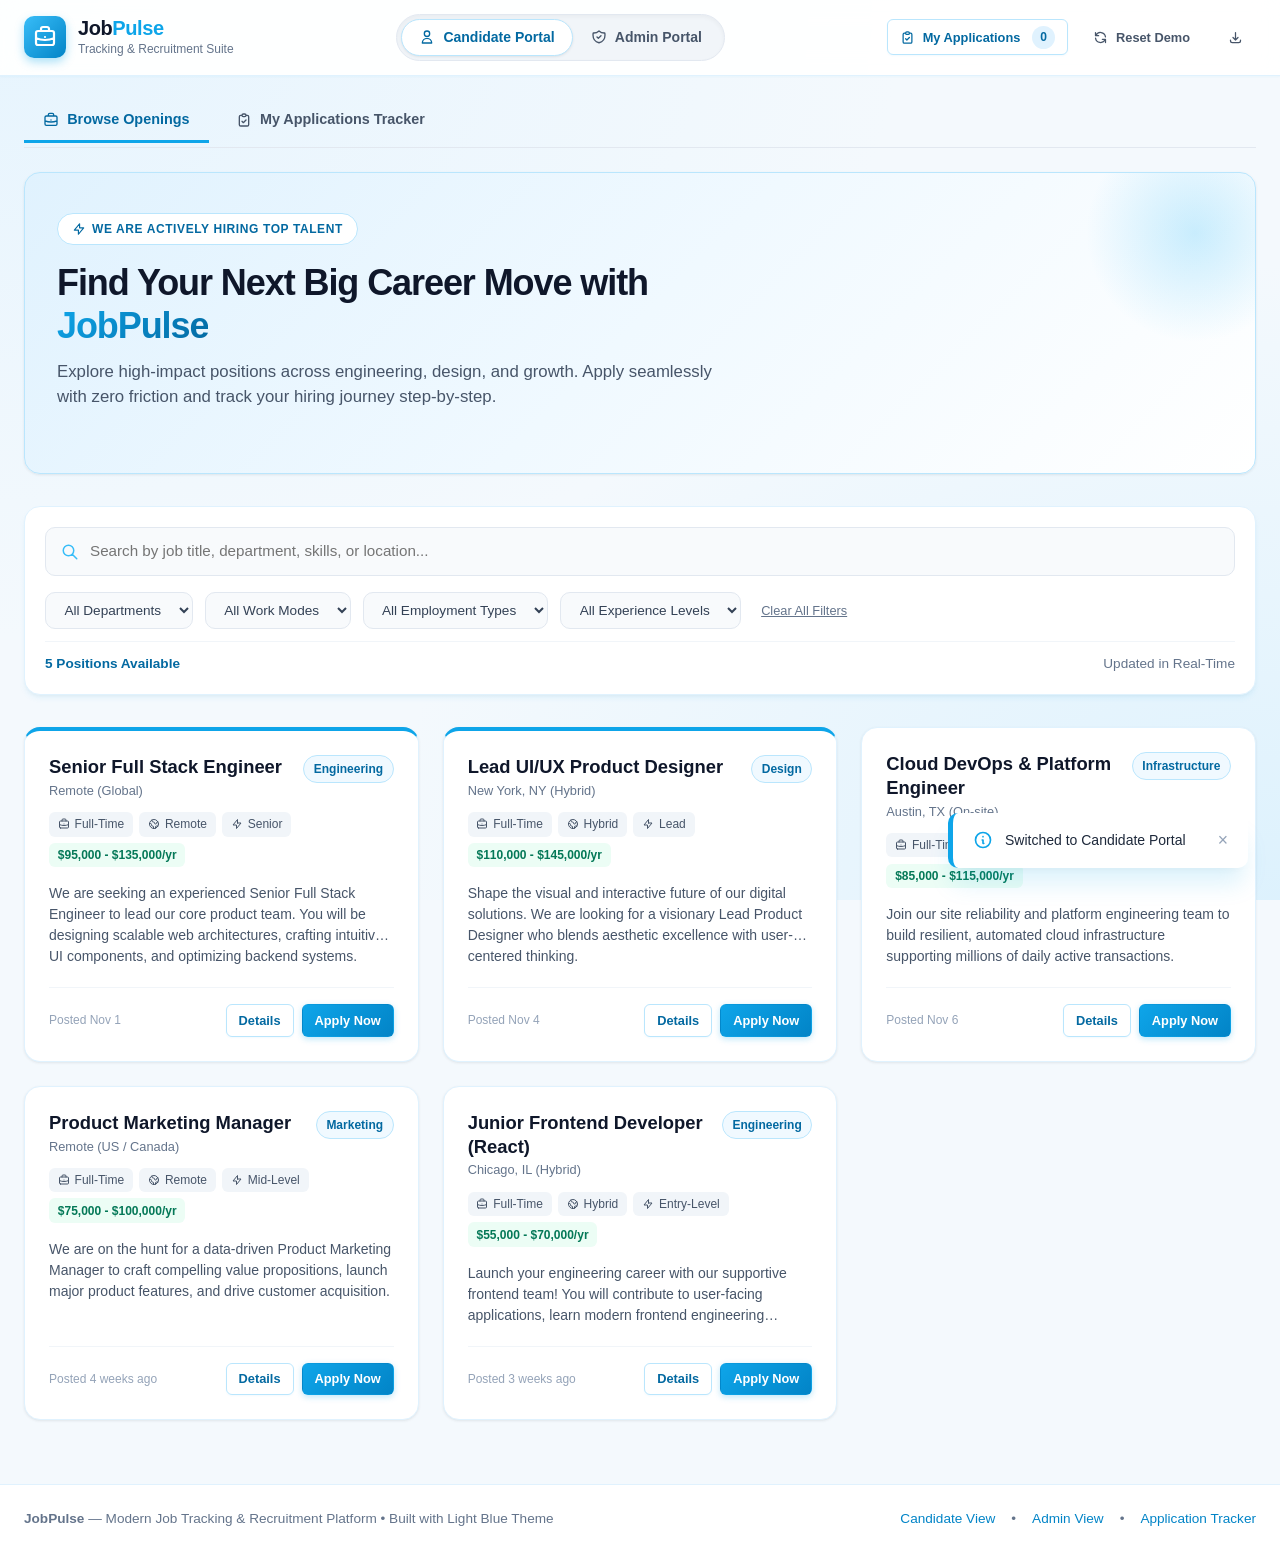
==== commit 181222b5: "Restore JobPulse Job Tracker app in job-tracker/ and publish on GitHub Pages" ====
--- a/job-tracker/index.html
+++ b/job-tracker/index.html
@@ -1,1639 +1,753 @@
 <!DOCTYPE html>
-<html lang="en" data-theme="dark">
+<html lang="en">
 <head>
   <meta charset="UTF-8">
   <meta name="viewport" content="width=device-width, initial-scale=1.0">
-  <meta name="description" content="Official Portfolio of Ibrahim Hashimu — Public Health Professional & Inclusion Health Desk Officer at Kaduna State Primary Health Care Board (KSPHCB).">
-  <title>Ibrahim Hashimu | Public Health Professional &amp; Inclusion Health Desk Officer</title>
-  <link rel="preconnect" href="https://fonts.googleapis.com">
-  <link rel="preconnect" href="https://fonts.gstatic.com" crossorigin>
-  <link href="https://fonts.googleapis.com/css2?family=Inter:wght@300;400;500;600;700;800&family=Plus+Jakarta+Sans:wght@600;700;800&display=swap" rel="stylesheet">
-  <link rel="icon" href="data:image/svg+xml,<svg xmlns='http://www.w3.org/2000/svg' viewBox='0 0 100 100'><text y='.9em' font-size='90'>🩺</text></svg>">
-  <style>
-    /* ==========================================================
-       IBRAHIM HASHIMU — AUTHENTIC PUBLIC HEALTH PORTFOLIO
-       Self-contained, responsive, zero-dependency stylesheet
-       ========================================================== */
-    *, *::before, *::after {
-      margin: 0;
-      padding: 0;
-      box-sizing: border-box;
-    }
-
-    :root, [data-theme="dark"] {
-      --bg-main: #0b1120;
-      --bg-alt: #111827;
-      --bg-card: #1e293b;
-      --bg-card-hover: #26354d;
-      --text-main: #f8fafc;
-      --text-secondary: #cbd5e1;
-      --text-muted: #94a3b8;
-      --primary: #0ea5e9;
-      --primary-dark: #0284c7;
-      --accent: #10b981;
-      --accent-soft: rgba(16, 185, 129, 0.14);
-      --primary-soft: rgba(14, 165, 233, 0.14);
-      --border: rgba(255, 255, 255, 0.09);
-      --border-strong: rgba(14, 165, 233, 0.35);
-      --nav-bg: rgba(11, 17, 32, 0.92);
-      --shadow: 0 10px 30px -10px rgba(0, 0, 0, 0.5);
-    }
-
-    [data-theme="light"] {
-      --bg-main: #f8fafc;
-      --bg-alt: #f1f5f9;
-      --bg-card: #ffffff;
-      --bg-card-hover: #f8fafc;
-      --text-main: #0f172a;
-      --text-secondary: #334155;
-      --text-muted: #64748b;
-      --primary: #0284c7;
-      --primary-dark: #0369a1;
-      --accent: #059669;
-      --accent-soft: rgba(5, 150, 105, 0.1);
-      --primary-soft: rgba(2, 132, 199, 0.1);
-      --border: #e2e8f0;
-      --border-strong: rgba(2, 132, 199, 0.4);
-      --nav-bg: rgba(255, 255, 255, 0.92);
-      --shadow: 0 10px 25px -5px rgba(15, 23, 42, 0.08);
-    }
-
-    html {
-      scroll-behavior: smooth;
-      font-size: 16px;
-    }
-
-    body {
-      font-family: 'Inter', -apple-system, BlinkMacSystemFont, 'Segoe UI', Roboto, sans-serif;
-      background-color: var(--bg-main);
-      color: var(--text-main);
-      line-height: 1.7;
-      overflow-x: hidden;
-      transition: background-color 0.25s ease, color 0.25s ease;
-    }
-
-    h1, h2, h3, h4 {
-      font-family: 'Plus Jakarta Sans', 'Inter', sans-serif;
-      line-height: 1.25;
-    }
-
-    a {
-      color: var(--primary);
-      text-decoration: none;
-      transition: all 0.2s ease;
-    }
-
-    a:hover {
-      color: var(--accent);
-    }
-
-    img {
-      max-width: 100%;
-      display: block;
-    }
-
-    .container {
-      max-width: 1160px;
-      margin: 0 auto;
-      padding: 0 1.5rem;
-    }
-
-    /* ---------- NAVBAR ---------- */
-    .navbar {
-      position: fixed;
-      top: 0;
-      left: 0;
-      right: 0;
-      z-index: 1000;
-      background: var(--nav-bg);
-      backdrop-filter: blur(16px);
-      -webkit-backdrop-filter: blur(16px);
-      border-bottom: 1px solid var(--border);
-      padding: 0.85rem 0;
-    }
-
-    .nav-container {
-      max-width: 1160px;
-      margin: 0 auto;
-      padding: 0 1.5rem;
-      display: flex;
-      align-items: center;
-      justify-content: space-between;
-      gap: 1rem;
-    }
-
-    .nav-brand {
-      display: flex;
-      align-items: center;
-      gap: 0.75rem;
-      color: var(--text-main) !important;
-      font-weight: 800;
-      font-size: 1.15rem;
-      letter-spacing: -0.02em;
-    }
-
-    .brand-badge {
-      width: 38px;
-      height: 38px;
-      border-radius: 10px;
-      background: linear-gradient(135deg, var(--primary), var(--accent));
-      color: #ffffff;
-      display: flex;
-      align-items: center;
-      justify-content: center;
-      font-weight: 800;
-      font-size: 0.95rem;
-      box-shadow: 0 4px 12px rgba(14, 165, 233, 0.3);
-    }
-
-    .nav-links {
-      display: flex;
-      align-items: center;
-      list-style: none;
-      gap: 1.5rem;
-    }
-
-    .nav-link {
-      color: var(--text-secondary) !important;
-      font-size: 0.9rem;
-      font-weight: 600;
-      padding: 0.35rem 0.5rem;
-      border-radius: 6px;
-    }
-
-    .nav-link:hover, .nav-link.active {
-      color: var(--primary) !important;
-      background: var(--primary-soft);
-    }
-
-    .nav-actions {
-      display: flex;
-      align-items: center;
-      gap: 0.75rem;
-    }
-
-    .theme-btn {
-      background: var(--bg-card);
-      color: var(--text-main);
-      border: 1px solid var(--border);
-      width: 38px;
-      height: 38px;
-      border-radius: 8px;
-      cursor: pointer;
-      display: flex;
-      align-items: center;
-      justify-content: center;
-      font-size: 1.05rem;
-      transition: all 0.2s ease;
-    }
-
-    .theme-btn:hover {
-      border-color: var(--primary);
-      transform: translateY(-1px);
-    }
-
-    .nav-toggle {
-      display: none;
-      background: var(--bg-card);
-      border: 1px solid var(--border);
-      color: var(--text-main);
-      width: 38px;
-      height: 38px;
-      border-radius: 8px;
-      cursor: pointer;
-      align-items: center;
-      justify-content: center;
-    }
-
-    /* ---------- BUTTONS ---------- */
-    .btn {
-      display: inline-flex;
-      align-items: center;
-      justify-content: center;
-      gap: 0.55rem;
-      padding: 0.8rem 1.5rem;
-      font-size: 0.92rem;
-      font-weight: 600;
-      border-radius: 10px;
-      cursor: pointer;
-      transition: all 0.2s ease;
-      border: 1.5px solid transparent;
-      text-decoration: none;
-    }
-
-    .btn-primary {
-      background: linear-gradient(135deg, var(--primary), var(--primary-dark));
-      color: #ffffff !important;
-      box-shadow: 0 6px 20px rgba(14, 165, 233, 0.3);
-    }
-
-    .btn-primary:hover {
-      transform: translateY(-2px);
-      box-shadow: 0 10px 25px rgba(14, 165, 233, 0.45);
-    }
-
-    .btn-accent {
-      background: linear-gradient(135deg, var(--accent), #059669);
-      color: #ffffff !important;
-      box-shadow: 0 6px 20px rgba(16, 185, 129, 0.28);
-    }
-
-    .btn-accent:hover {
-      transform: translateY(-2px);
-      box-shadow: 0 10px 25px rgba(16, 185, 129, 0.4);
-    }
-
-    .btn-outline {
-      background: var(--bg-card);
-      color: var(--text-main) !important;
-      border-color: var(--border-strong);
-    }
-
-    .btn-outline:hover {
-      border-color: var(--primary);
-      background: var(--primary-soft);
-      transform: translateY(-2px);
-    }
-
-    .btn-sm {
-      padding: 0.5rem 1rem;
-      font-size: 0.82rem;
-    }
-
-    /* ---------- HERO SECTION ---------- */
-    .hero {
-      padding: 8.5rem 0 5rem;
-      position: relative;
-      background:
-        radial-gradient(circle at 15% 20%, rgba(14, 165, 233, 0.12), transparent 40%),
-        radial-gradient(circle at 85% 80%, rgba(16, 185, 129, 0.10), transparent 40%);
-      border-bottom: 1px solid var(--border);
-    }
-
-    .hero-grid {
-      display: grid;
-      grid-template-columns: 1.35fr 0.85fr;
-      gap: 3.5rem;
-      align-items: center;
-    }
-
-    .status-pill {
-      display: inline-flex;
-      align-items: center;
-      gap: 0.5rem;
-      padding: 0.35rem 0.9rem;
-      border-radius: 999px;
-      background: var(--accent-soft);
-      color: var(--accent);
-      font-size: 0.82rem;
-      font-weight: 700;
-      letter-spacing: 0.03em;
-      text-transform: uppercase;
-      margin-bottom: 1.25rem;
-      border: 1px solid rgba(16, 185, 129, 0.3);
-    }
-
-    .status-dot {
-      width: 8px;
-      height: 8px;
-      border-radius: 50%;
-      background: var(--accent);
-    }
-
-    .hero-name {
-      font-size: clamp(2.25rem, 5vw, 3.6rem);
-      font-weight: 800;
-      letter-spacing: -0.02em;
-      margin-bottom: 0.6rem;
-      color: var(--text-main);
-    }
-
-    .hero-role {
-      font-size: clamp(1.1rem, 2.2vw, 1.4rem);
-      font-weight: 700;
-      color: var(--primary);
-      margin-bottom: 0.4rem;
-    }
-
-    .hero-org {
-      font-size: 0.98rem;
-      color: var(--text-secondary);
-      font-weight: 500;
-      margin-bottom: 1.35rem;
-    }
-
-    .hero-quote {
-      background: var(--bg-card);
-      border-left: 4px solid var(--accent);
-      padding: 1rem 1.25rem;
-      border-radius: 0 10px 10px 0;
-      margin-bottom: 1.75rem;
-      color: var(--text-secondary);
-      font-size: 0.96rem;
-      box-shadow: var(--shadow);
-    }
-
-    .hero-quote strong {
-      color: var(--text-main);
-    }
-
-    .hero-cta {
-      display: flex;
-      flex-wrap: wrap;
-      gap: 0.85rem;
-      margin-bottom: 2rem;
-    }
-
-    .hero-quick-info {
-      display: flex;
-      flex-wrap: wrap;
-      gap: 1.25rem;
-      padding-top: 1.25rem;
-      border-top: 1px solid var(--border);
-      font-size: 0.88rem;
-      color: var(--text-secondary);
-    }
-
-    .hero-quick-item {
-      display: inline-flex;
-      align-items: center;
-      gap: 0.45rem;
-    }
-
-    /* Hero Portrait Card */
-    .hero-photo-card {
-      background: var(--bg-card);
-      border: 1px solid var(--border-strong);
-      border-radius: 20px;
-      padding: 1.25rem;
-      box-shadow: var(--shadow);
-      text-align: center;
-      max-width: 370px;
-      margin: 0 auto;
-    }
-
-    .portrait-wrapper {
-      border-radius: 14px;
-      overflow: hidden;
-      aspect-ratio: 4 / 5;
-      background: var(--bg-alt);
-      margin-bottom: 1rem;
-      border: 1px solid var(--border);
-    }
-
-    .portrait-wrapper img {
-      width: 100%;
-      height: 100%;
-      object-fit: cover;
-      object-position: center top;
-    }
-
-    .photo-caption h3 {
-      font-size: 1.15rem;
-      color: var(--text-main);
-      margin-bottom: 0.2rem;
-    }
-
-    .photo-caption p {
-      font-size: 0.85rem;
-      color: var(--text-muted);
-    }
-
-    /* ---------- SECTION SHARED ---------- */
-    .section {
-      padding: 5rem 0;
-      border-bottom: 1px solid var(--border);
-    }
-
-    .section-alt {
-      background-color: var(--bg-alt);
-    }
-
-    .section-header {
-      text-align: center;
-      max-width: 700px;
-      margin: 0 auto 3.25rem;
-    }
-
-    .section-badge {
-      display: inline-block;
-      font-size: 0.78rem;
-      font-weight: 700;
-      text-transform: uppercase;
-      letter-spacing: 0.08em;
-      color: var(--primary);
-      background: var(--primary-soft);
-      padding: 0.3rem 0.85rem;
-      border-radius: 999px;
-      margin-bottom: 0.75rem;
-    }
-
-    .section-title {
-      font-size: clamp(1.75rem, 3.5vw, 2.35rem);
-      font-weight: 800;
-      color: var(--text-main);
-      margin-bottom: 0.6rem;
-    }
-
-    .section-subtitle {
-      color: var(--text-muted);
-      font-size: 0.98rem;
-    }
-
-    /* ---------- ABOUT ME SECTION ---------- */
-    .about-layout {
-      display: grid;
-      grid-template-columns: 1.45fr 0.95fr;
-      gap: 2.5rem;
-      align-items: start;
-    }
-
-    .about-prose {
-      background: var(--bg-card);
-      border: 1px solid var(--border);
-      border-radius: 16px;
-      padding: 2rem;
-      box-shadow: var(--shadow);
-    }
-
-    .about-prose p {
-      color: var(--text-secondary);
-      margin-bottom: 1.1rem;
-      font-size: 0.98rem;
-    }
-
-    .about-prose p:last-child {
-      margin-bottom: 0;
-    }
-
-    .about-prose strong {
-      color: var(--text-main);
-    }
-
-    .about-side {
-      display: flex;
-      flex-direction: column;
-      gap: 1.5rem;
-    }
-
-    .info-panel {
-      background: var(--bg-card);
-      border: 1px solid var(--border);
-      border-radius: 16px;
-      padding: 1.6rem;
-      box-shadow: var(--shadow);
-    }
-
-    .info-panel h3 {
-      font-size: 1.05rem;
-      margin-bottom: 1rem;
-      color: var(--text-main);
-      display: flex;
-      align-items: center;
-      gap: 0.5rem;
-      padding-bottom: 0.65rem;
-      border-bottom: 1px solid var(--border);
-    }
-
-    .biodata-list {
-      list-style: none;
-    }
-
-    .biodata-list li {
-      display: flex;
-      justify-content: space-between;
-      padding: 0.5rem 0;
-      border-bottom: 1px dashed var(--border);
-      font-size: 0.9rem;
-      gap: 1rem;
-    }
-
-    .biodata-list li:last-child {
-      border-bottom: none;
-    }
-
-    .biodata-label {
-      color: var(--text-muted);
-      font-weight: 500;
-    }
-
-    .biodata-val {
-      color: var(--text-main);
-      font-weight: 600;
-      text-align: right;
-    }
-
-    /* Skills Grid */
-    .skills-grid {
-      display: grid;
-      grid-template-columns: repeat(auto-fit, minmax(300px, 1fr));
-      gap: 1.5rem;
-      margin-top: 2.5rem;
-    }
-
-    .skill-box {
-      background: var(--bg-card);
-      border: 1px solid var(--border);
-      border-radius: 16px;
-      padding: 1.6rem;
-      box-shadow: var(--shadow);
-    }
-
-    .skill-box h3 {
-      font-size: 1.05rem;
-      margin-bottom: 1rem;
-      color: var(--primary);
-    }
-
-    .tag-cloud {
-      display: flex;
-      flex-wrap: wrap;
-      gap: 0.5rem;
-    }
-
-    .tag {
-      display: inline-block;
-      padding: 0.35rem 0.8rem;
-      font-size: 0.82rem;
-      font-weight: 600;
-      border-radius: 8px;
-      background: var(--primary-soft);
-      color: var(--primary);
-      border: 1px solid rgba(14, 165, 233, 0.2);
-    }
-
-    .tag-green {
-      background: var(--accent-soft);
-      color: var(--accent);
-      border-color: rgba(16, 185, 129, 0.25);
-    }
-
-    /* ---------- EXPERIENCE & RESEARCH ---------- */
-    .timeline {
-      display: flex;
-      flex-direction: column;
-      gap: 1.5rem;
-      max-width: 920px;
-      margin: 0 auto;
-    }
-
-    .exp-card {
-      background: var(--bg-card);
-      border: 1px solid var(--border);
-      border-left: 4px solid var(--primary);
-      border-radius: 14px;
-      padding: 1.75rem;
-      box-shadow: var(--shadow);
-      transition: transform 0.2s ease, border-color 0.2s ease;
-    }
-
-    .exp-card:hover {
-      transform: translateY(-3px);
-      border-color: var(--accent);
-    }
-
-    .exp-header {
-      display: flex;
-      flex-wrap: wrap;
-      justify-content: space-between;
-      align-items: flex-start;
-      gap: 0.75rem;
-      margin-bottom: 0.75rem;
-    }
-
-    .exp-role {
-      font-size: 1.2rem;
-      font-weight: 700;
-      color: var(--text-main);
-    }
-
-    .exp-org {
-      font-size: 0.95rem;
-      font-weight: 600;
-      color: var(--primary);
-      margin-top: 0.15rem;
-    }
-
-    .exp-date {
-      display: inline-block;
-      padding: 0.3rem 0.8rem;
-      border-radius: 999px;
-      font-size: 0.8rem;
-      font-weight: 700;
-      background: var(--accent-soft);
-      color: var(--accent);
-      white-space: nowrap;
-    }
-
-    .exp-desc {
-      color: var(--text-secondary);
-      font-size: 0.95rem;
-      margin-bottom: 1rem;
-    }
-
-    .practical-grid {
-      display: grid;
-      grid-template-columns: repeat(auto-fit, minmax(210px, 1fr));
-      gap: 1rem;
-      margin-top: 1rem;
-    }
-
-    .practical-item {
-      background: var(--bg-alt);
-      border: 1px solid var(--border);
-      border-radius: 10px;
-      padding: 0.9rem 1rem;
-    }
-
-    .practical-item .year {
-      font-size: 0.78rem;
-      font-weight: 700;
-      color: var(--accent);
-      display: block;
-    }
-
-    .practical-item .place {
-      font-weight: 600;
-      font-size: 0.92rem;
-      color: var(--text-main);
-    }
-
-    /* ---------- EDUCATION & QUALIFICATIONS ---------- */
-    .edu-grid {
-      display: grid;
-      grid-template-columns: repeat(auto-fill, minmax(260px, 1fr));
-      gap: 1.25rem;
-    }
-
-    .edu-card {
-      background: var(--bg-card);
-      border: 1px solid var(--border);
-      border-radius: 14px;
-      padding: 1.4rem;
-      box-shadow: var(--shadow);
-      display: flex;
-      flex-direction: column;
-      justify-content: space-between;
-    }
-
-    .edu-year {
-      display: inline-block;
-      width: fit-content;
-      font-size: 0.76rem;
-      font-weight: 700;
-      color: var(--primary);
-      background: var(--primary-soft);
-      padding: 0.25rem 0.7rem;
-      border-radius: 999px;
-      margin-bottom: 0.75rem;
-    }
-
-    .edu-card h3 {
-      font-size: 1.02rem;
-      color: var(--text-main);
-      margin-bottom: 0.35rem;
-    }
-
-    .edu-card p {
-      font-size: 0.86rem;
-      color: var(--text-muted);
-    }
-
-    /* ---------- CV DOWNLOAD & PREVIEW ---------- */
-    .cv-banner {
-      background: var(--bg-card);
-      border: 1px solid var(--border-strong);
-      border-radius: 18px;
-      padding: 2.25rem;
-      box-shadow: var(--shadow);
-      display: flex;
-      flex-direction: column;
-      align-items: center;
-      text-align: center;
-      margin-bottom: 2.5rem;
-    }
-
-    .cv-banner h3 {
-      font-size: 1.5rem;
-      margin-bottom: 0.6rem;
-    }
-
-    .cv-banner p {
-      color: var(--text-secondary);
-      max-width: 600px;
-      margin-bottom: 1.5rem;
-    }
-
-    .cv-actions {
-      display: flex;
-      flex-wrap: wrap;
-      justify-content: center;
-      gap: 1rem;
-      margin-bottom: 1.75rem;
-    }
-
-    .pdf-preview-frame {
-      width: 100%;
-      height: 560px;
-      border-radius: 12px;
-      border: 1px solid var(--border);
-      background: #ffffff;
-    }
-
-    /* ---------- REFEREES & CONTACT ---------- */
-    .referees-grid {
-      display: grid;
-      grid-template-columns: repeat(auto-fit, minmax(290px, 1fr));
-      gap: 1.25rem;
-      margin-bottom: 3rem;
-    }
-
-    .ref-card {
-      background: var(--bg-card);
-      border: 1px solid var(--border);
-      border-radius: 14px;
-      padding: 1.5rem;
-      box-shadow: var(--shadow);
-    }
-
-    .ref-card h4 {
-      font-size: 1.08rem;
-      color: var(--text-main);
-      margin-bottom: 0.25rem;
-    }
-
-    .ref-title {
-      font-size: 0.88rem;
-      font-weight: 600;
-      color: var(--primary);
-      margin-bottom: 0.2rem;
-    }
-
-    .ref-org {
-      font-size: 0.85rem;
-      color: var(--text-secondary);
-      margin-bottom: 0.85rem;
-    }
-
-    .ref-links {
-      font-size: 0.84rem;
-      color: var(--text-muted);
-      display: flex;
-      flex-direction: column;
-      gap: 0.25rem;
-    }
-
-    .contact-cards {
-      display: grid;
-      grid-template-columns: repeat(auto-fit, minmax(240px, 1fr));
-      gap: 1.25rem;
-    }
-
-    .contact-card {
-      background: var(--bg-card);
-      border: 1px solid var(--border);
-      border-radius: 14px;
-      padding: 1.4rem;
-      display: flex;
-      align-items: flex-start;
-      gap: 1rem;
-      box-shadow: var(--shadow);
-      transition: transform 0.2s ease, border-color 0.2s ease;
-    }
-
-    .contact-card:hover {
-      transform: translateY(-2px);
-      border-color: var(--primary);
-    }
-
-    .contact-icon {
-      width: 44px;
-      height: 44px;
-      border-radius: 10px;
-      background: var(--primary-soft);
-      color: var(--primary);
-      display: flex;
-      align-items: center;
-      justify-content: center;
-      flex-shrink: 0;
-    }
-
-    .contact-card h4 {
-      font-size: 0.9rem;
-      color: var(--text-muted);
-      margin-bottom: 0.2rem;
-      text-transform: uppercase;
-      letter-spacing: 0.04em;
-    }
-
-    .contact-card p, .contact-card a {
-      font-size: 0.95rem;
-      font-weight: 600;
-      color: var(--text-main) !important;
-      word-break: break-word;
-    }
-
-    .contact-card a:hover {
-      color: var(--primary) !important;
-    }
-
-    /* ---------- FOOTER ---------- */
-    .footer {
-      padding: 2.5rem 0;
-      text-align: center;
-      background: var(--bg-main);
-      color: var(--text-muted);
-      font-size: 0.88rem;
-    }
-
-    /* ---------- RESPONSIVE ---------- */
-    @media (max-width: 920px) {
-      .hero-grid {
-        grid-template-columns: 1fr;
-        text-align: center;
-      }
-      .hero-cta, .hero-quick-info {
-        justify-content: center;
-      }
-      .hero-quote {
-        text-align: left;
-      }
-      .about-layout {
-        grid-template-columns: 1fr;
-      }
-    }
-
-    @media (max-width: 720px) {
-      .nav-links {
-        display: none;
-        position: absolute;
-        top: 100%;
-        left: 0;
-        right: 0;
-        background: var(--bg-card);
-        border-bottom: 1px solid var(--border);
-        flex-direction: column;
-        padding: 1rem;
-        gap: 0.5rem;
-      }
-      .nav-links.open {
-        display: flex;
-      }
-      .nav-toggle {
-        display: inline-flex;
-      }
-      .pdf-preview-frame {
-        height: 400px;
-      }
-    }
-  </style>
+  <title>JobPulse - Job Openings & Applicant Tracking System</title>
+  <link rel="stylesheet" href="css/style.css">
+  <link rel="stylesheet" href="css/components.css">
+  <link rel="icon" href="data:image/svg+xml,<svg xmlns='http://www.w3.org/2000/svg' viewBox='0 0 24 24' fill='%230ea5e9'><path d='M20 6h-4V4c0-1.11-.89-2-2-2h-4c-1.11 0-2 .89-2 2v2H4c-1.11 0-1.99.89-1.99 2L2 19c0 1.11.89 2 2 2h16c1.11 0 2-.89 2-2V8c0-1.11-.89-2-2-2zm-6 0h-4V4h4v2z'/></svg>">
 </head>
 <body>
 
-  <!-- ============ NAVIGATION BAR ============ -->
-  <header class="navbar">
-    <div class="nav-container">
-      <a href="#top" class="nav-brand">
-        <span class="brand-badge">IH</span>
-        <span>Ibrahim Hashimu</span>
-      </a>
-
-      <ul class="nav-links" id="nav-links">
-        <li><a href="#about" class="nav-link">About Me</a></li>
-        <li><a href="#experience" class="nav-link">Experience</a></li>
-        <li><a href="#research" class="nav-link">Research Project</a></li>
-        <li><a href="#education" class="nav-link">Education</a></li>
-        <li><a href="#cv" class="nav-link">CV (PDF)</a></li>
-        <li><a href="#contact" class="nav-link">Contact</a></li>
-      </ul>
-
-      <div class="nav-actions">
-        <a href="https://www.linkedin.com/in/ibrahim-hashimu-573933297/" target="_blank" rel="noopener" class="btn btn-outline btn-sm" title="Connect on LinkedIn">
-          <svg width="15" height="15" fill="currentColor" viewBox="0 0 24 24"><path d="M20.447 20.452h-3.554v-5.569c0-1.328-.027-3.037-1.852-3.037-1.853 0-2.136 1.445-2.136 2.939v5.667H9.351V9h3.414v1.561h.046c.477-.9 1.637-1.85 3.37-1.85 3.601 0 4.267 2.37 4.267 5.455v6.286zM5.337 7.433a2.062 2.062 0 01-2.063-2.065 2.064 2.064 0 112.063 2.065zm1.782 13.019H3.555V9h3.564v11.452zM22.225 0H1.771C.792 0 0 .774 0 1.729v20.542C0 23.227.792 24 1.771 24h20.451C23.2 24 24 23.227 24 22.271V1.729C24 .774 23.2 0 22.222 0h.003z"/></svg>
-          LinkedIn
-        </a>
-        <a href="https://github.com/Hashimu2" target="_blank" rel="noopener" class="btn btn-outline btn-sm" title="View GitHub Profile">
-          <svg width="15" height="15" fill="currentColor" viewBox="0 0 24 24"><path d="M12 0c-6.626 0-12 5.373-12 12 0 5.302 3.438 9.8 8.207 11.387.599.111.793-.261.793-.577v-2.234c-3.338.726-4.033-1.416-4.033-1.416-.546-1.387-1.333-1.756-1.333-1.756-1.089-.745.083-.729.083-.729 1.205.084 1.839 1.237 1.839 1.237 1.07 1.834 2.807 1.304 3.492.997.107-.775.418-1.305.762-1.604-2.665-.305-5.467-1.334-5.467-5.931 0-1.311.469-2.381 1.236-3.221-.124-.303-.535-1.524.117-3.176 0 0 1.008-.322 3.301 1.23.957-.266 1.983-.399 3.003-.404 1.02.005 2.047.138 3.006.404 2.291-1.552 3.297-1.23 3.297-1.23.653 1.653.242 2.874.118 3.176.77.84 1.235 1.911 1.235 3.221 0 4.609-2.807 5.624-5.479 5.921.43.372.823 1.102.823 2.222v3.293c0 .319.192.694.801.576 4.765-1.589 8.199-6.086 8.199-11.386 0-6.627-5.373-12-12-12z"/></svg>
-          GitHub
-        </a>
-        <a href="assets/Ibrahim_Hashimu_CV.pdf" download="Ibrahim_Hashimu_CV.pdf" class="btn btn-primary btn-sm">
-          Download CV
-        </a>
-        <button class="theme-btn" id="theme-toggle" title="Switch Light/Dark Theme" aria-label="Toggle theme">
-          ☀️
+  <!-- App Header & Navigation Bar -->
+  <header class="app-header">
+    <div class="header-container">
+      
+      <!-- Brand Logo -->
+      <div class="brand-wrapper" onclick="App.switchRole('user'); App.switchUserView('browse');">
+        <div class="brand-logo-icon">
+          <svg fill="none" stroke="currentColor" stroke-width="2.2" viewBox="0 0 24 24">
+            <path stroke-linecap="round" stroke-linejoin="round" d="M21 13.255A23.931 23.931 0 0112 15c-3.183 0-6.22-.62-9-1.745M16 6V4a2 2 0 00-2-2h-4a2 2 0 00-2 2v2m4 6h.01M5 20h14a2 2 0 002-2V8a2 2 0 00-2-2H5a2 2 0 00-2 2v10a2 2 0 002 2z"/>
+          </svg>
+        </div>
+        <div class="brand-text">
+          <h1>Job<span>Pulse</span></h1>
+          <p>Tracking & Recruitment Suite</p>
+        </div>
+      </div>
+
+      <!-- Role Switcher: Candidate vs Admin -->
+      <div class="role-switcher-container">
+        <button id="role-btn-user" class="role-tab-btn active" title="Switch to Candidate view">
+          <svg width="16" height="16" fill="none" stroke="currentColor" stroke-width="2" viewBox="0 0 24 24">
+            <path stroke-linecap="round" stroke-linejoin="round" d="M16 7a4 4 0 11-8 0 4 4 0 018 0zM12 14a7 7 0 00-7 7h14a7 7 0 00-7-7z"/>
+          </svg>
+          Candidate Portal
         </button>
-        <button class="nav-toggle" id="nav-toggle" aria-label="Toggle navigation">
-          ☰
+        <button id="role-btn-admin" class="role-tab-btn" title="Switch to Admin / Recruiter view">
+          <svg width="16" height="16" fill="none" stroke="currentColor" stroke-width="2" viewBox="0 0 24 24">
+            <path stroke-linecap="round" stroke-linejoin="round" d="M9 12l2 2 4-4m5.618-4.016A11.955 11.955 0 0112 2.944a11.955 11.955 0 01-8.618 3.04A12.02 12.02 0 003 9c0 5.591 3.824 10.29 9 11.622 5.176-1.332 9-6.03 9-11.622 0-1.042-.133-2.052-.382-3.016z"/>
+          </svg>
+          Admin Portal
         </button>
       </div>
+
+      <!-- Header Actions -->
+      <div class="header-actions">
+        <!-- User View Quick Actions -->
+        <div id="user-header-actions" style="display: flex; gap: 0.5rem; align-items: center;">
+          <button class="btn btn-secondary btn-sm" onclick="App.switchUserView('my-apps')">
+            <svg width="15" height="15" fill="none" stroke="currentColor" stroke-width="2" viewBox="0 0 24 24">
+              <path stroke-linecap="round" stroke-linejoin="round" d="M9 5H7a2 2 0 00-2 2v12a2 2 0 002 2h10a2 2 0 002-2V7a2 2 0 00-2-2h-2M9 5a2 2 0 002 2h2a2 2 0 002-2M9 5a2 2 0 012-2h2a2 2 0 012 2m-6 9l2 2 4-4"/>
+            </svg>
+            My Applications
+            <span id="my-apps-badge-count" class="tab-badge" style="margin-left: 4px;">0</span>
+          </button>
+        </div>
+
+        <!-- Admin View Quick Actions -->
+        <div id="admin-header-actions" style="display: none; gap: 0.5rem; align-items: center;">
+          <button class="btn btn-primary btn-sm" onclick="AdminPortal.openPostJobModal()">
+            <svg width="16" height="16" fill="none" stroke="currentColor" stroke-width="2" viewBox="0 0 24 24">
+              <path stroke-linecap="round" stroke-linejoin="round" d="M12 4v16m8-8H4"/>
+            </svg>
+            Post New Job
+          </button>
+        </div>
+
+        <!-- Settings / Data controls -->
+        <button id="reset-demo-data-btn" class="btn btn-ghost btn-sm" title="Reset Demo Data">
+          <svg width="15" height="15" fill="none" stroke="currentColor" stroke-width="2" viewBox="0 0 24 24">
+            <path stroke-linecap="round" stroke-linejoin="round" d="M4 4v5h.582m15.356 2A8.001 8.001 0 004.582 9m0 0H9m11 11v-5h-.581m0 0a8.003 8.003 0 01-15.357-2m15.357 2H15"/>
+          </svg>
+          Reset Demo
+        </button>
+
+        <button id="export-data-btn" class="btn btn-ghost btn-sm" title="Export Data to JSON">
+          <svg width="15" height="15" fill="none" stroke="currentColor" stroke-width="2" viewBox="0 0 24 24">
+            <path stroke-linecap="round" stroke-linejoin="round" d="M4 16v1a3 3 0 003 3h10a3 3 0 003-3v-1m-4-4l-4 4m0 0l-4-4m4 4V4"/>
+          </svg>
+        </button>
+      </div>
+
     </div>
   </header>
 
-  <!-- ============ HERO SECTION ============ -->
-  <section class="hero" id="top">
-    <div class="container">
-      <div class="hero-grid">
+  <!-- ====================================================================
+       CANDIDATE / USER PORTAL
+       ==================================================================== -->
+  <main id="user-portal-section" class="main-wrapper">
+    
+    <!-- User Sub Navigation -->
+    <div style="display: flex; gap: 0.5rem; margin-bottom: 1.5rem; border-bottom: 1px solid var(--slate-200); padding-bottom: 0.25rem;">
+      <button id="user-subnav-browse" class="admin-nav-tab active">
+        <svg width="16" height="16" fill="none" stroke="currentColor" stroke-width="2" viewBox="0 0 24 24"><path stroke-linecap="round" stroke-linejoin="round" d="M21 13.255A23.931 23.931 0 0112 15c-3.183 0-6.22-.62-9-1.745M16 6V4a2 2 0 00-2-2h-4a2 2 0 00-2 2v2m4 6h.01M5 20h14a2 2 0 002-2V8a2 2 0 00-2-2H5a2 2 0 00-2 2v10a2 2 0 002 2z"/></svg>
+        Browse Openings
+      </button>
+      <button id="user-subnav-myapps" class="admin-nav-tab">
+        <svg width="16" height="16" fill="none" stroke="currentColor" stroke-width="2" viewBox="0 0 24 24"><path stroke-linecap="round" stroke-linejoin="round" d="M9 5H7a2 2 0 00-2 2v12a2 2 0 002 2h10a2 2 0 002-2V7a2 2 0 00-2-2h-2M9 5a2 2 0 002 2h2a2 2 0 002-2M9 5a2 2 0 012-2h2a2 2 0 012 2m-6 9l2 2 4-4"/></svg>
+        My Applications Tracker
+      </button>
+    </div>
+
+    <!-- 1. BROWSE OPENINGS VIEW -->
+    <div id="user-browse-view">
+      <!-- Hero Banner -->
+      <section class="hero-banner">
+        <div class="hero-content">
+          <div class="hero-badge">
+            <svg width="14" height="14" fill="none" stroke="currentColor" stroke-width="2" viewBox="0 0 24 24"><path stroke-linecap="round" stroke-linejoin="round" d="M13 10V3L4 14h7v7l9-11h-7z"/></svg>
+            We Are Actively Hiring Top Talent
+          </div>
+          <h2 class="hero-title">Find Your Next Big Career Move with <span>JobPulse</span></h2>
+          <p class="hero-subtitle">
+            Explore high-impact positions across engineering, design, and growth. Apply seamlessly with zero friction and track your hiring journey step-by-step.
+          </p>
+        </div>
+      </section>
+
+      <!-- Search & Multi-Filter Card -->
+      <section class="search-filter-card">
+        <div class="search-bar-row">
+          <div class="search-input-wrapper">
+            <svg fill="none" stroke="currentColor" stroke-width="2" viewBox="0 0 24 24">
+              <path stroke-linecap="round" stroke-linejoin="round" d="M21 21l-6-6m2-5a7 7 0 11-14 0 7 7 0 0114 0z"/>
+            </svg>
+            <input type="text" id="user-job-search" class="search-input" placeholder="Search by job title, department, skills, or location...">
+          </div>
+        </div>
+
+        <div class="filter-row">
+          <select id="filter-department" class="filter-select">
+            <option value="all">All Departments</option>
+            <option value="Engineering">Engineering</option>
+            <option value="Design">Design</option>
+            <option value="Infrastructure">Infrastructure</option>
+            <option value="Marketing">Marketing</option>
+            <option value="Sales">Sales</option>
+            <option value="Product">Product</option>
+          </select>
+
+          <select id="filter-workmode" class="filter-select">
+            <option value="all">All Work Modes</option>
+            <option value="Remote">100% Remote</option>
+            <option value="Hybrid">Hybrid</option>
+            <option value="On-site">On-site</option>
+          </select>
+
+          <select id="filter-type" class="filter-select">
+            <option value="all">All Employment Types</option>
+            <option value="Full-Time">Full-Time</option>
+            <option value="Part-Time">Part-Time</option>
+            <option value="Contract">Contract</option>
+            <option value="Internship">Internship</option>
+          </select>
+
+          <select id="filter-experience" class="filter-select">
+            <option value="all">All Experience Levels</option>
+            <option value="Entry-Level">Entry-Level</option>
+            <option value="Mid-Level">Mid-Level</option>
+            <option value="Senior">Senior</option>
+            <option value="Lead">Lead</option>
+          </select>
+
+          <button id="clear-filters-btn" class="filter-clear-btn">Clear All Filters</button>
+        </div>
+
+        <div class="results-meta">
+          <span id="jobs-count-badge" style="font-weight: 600; color: var(--primary-700);">5 Positions Available</span>
+          <span>Updated in Real-Time</span>
+        </div>
+      </section>
+
+      <!-- Job Cards Grid -->
+      <section id="user-job-grid" class="job-cards-grid">
+        <!-- Rendered dynamically by user.js -->
+      </section>
+    </div>
+
+    <!-- 2. MY APPLICATIONS TRACKER VIEW -->
+    <div id="user-myapps-view" style="display: none;">
+      <div style="background: #ffffff; border: 1px solid var(--primary-100); border-radius: var(--radius-lg); padding: 1.5rem; margin-bottom: 2rem; box-shadow: var(--shadow-sm);">
+        <h3 style="font-size: 1.35rem; font-weight: 700; color: var(--slate-900); margin-bottom: 0.5rem;">
+          Application Status Tracker
+        </h3>
+        <p style="font-size: 0.9rem; color: var(--slate-500); margin-bottom: 1.25rem;">
+          Track all your applications, interview schedules, recruiter feedback, and stage milestones in one central place.
+        </p>
+
+        <div style="display: flex; gap: 0.75rem; max-width: 500px;">
+          <input type="email" id="my-app-email-input" class="search-input" style="padding-left: 1rem;" placeholder="Enter your email address (e.g. alex.rivera@example.com)">
+          <button id="my-app-lookup-btn" class="btn btn-primary">Find My Applications</button>
+        </div>
+      </div>
+
+      <div id="my-applications-list">
+        <!-- Rendered dynamically by user.js -->
+      </div>
+    </div>
+
+  </main>
+
+
+  <!-- ====================================================================
+       ADMIN / RECRUITER PORTAL
+       ==================================================================== -->
+  <main id="admin-portal-section" class="main-wrapper" style="display: none;">
+    <div class="admin-dashboard">
+      
+      <!-- Admin Header Row -->
+      <div class="admin-header-row">
+        <div class="admin-page-title">
+          <h2>Recruiting & Applicant Tracking Suite</h2>
+          <p>Manage open positions, review incoming resumes, and move candidates through the hiring pipeline.</p>
+        </div>
+        <button class="btn btn-primary" onclick="AdminPortal.openPostJobModal()">
+          <svg width="18" height="18" fill="none" stroke="currentColor" stroke-width="2" viewBox="0 0 24 24"><path stroke-linecap="round" stroke-linejoin="round" d="M12 4v16m8-8H4"/></svg>
+          Post New Job Opening
+        </button>
+      </div>
+
+      <!-- KPI Stats Overview -->
+      <div class="stats-overview-grid">
+        <div class="stat-card">
+          <div class="stat-icon blue">
+            <svg width="24" height="24" fill="none" stroke="currentColor" stroke-width="2" viewBox="0 0 24 24"><path stroke-linecap="round" stroke-linejoin="round" d="M21 13.255A23.931 23.931 0 0112 15c-3.183 0-6.22-.62-9-1.745M16 6V4a2 2 0 00-2-2h-4a2 2 0 00-2 2v2m4 6h.01M5 20h14a2 2 0 002-2V8a2 2 0 00-2-2H5a2 2 0 00-2 2v10a2 2 0 002 2z"/></svg>
+          </div>
+          <div class="stat-info">
+            <div id="stat-active-jobs" class="stat-number">0</div>
+            <div class="stat-label">Active Openings</div>
+          </div>
+        </div>
+
+        <div class="stat-card">
+          <div class="stat-icon purple">
+            <svg width="24" height="24" fill="none" stroke="currentColor" stroke-width="2" viewBox="0 0 24 24"><path stroke-linecap="round" stroke-linejoin="round" d="M17 20h5v-2a3 3 0 00-5.356-1.857M17 20H7m10 0v-2c0-.656-.126-1.283-.356-1.857M7 20H2v-2a3 3 0 015.356-1.857M7 20v-2c0-.656.126-1.283.356-1.857m0 0a5.002 5.002 0 019.288 0M15 7a3 3 0 11-6 0 3 3 0 016 0zm6 3a2 2 0 11-4 0 2 2 0 014 0zM7 10a2 2 0 11-4 0 2 2 0 014 0z"/></svg>
+          </div>
+          <div class="stat-info">
+            <div id="stat-total-applicants" class="stat-number">0</div>
+            <div class="stat-label">Total Applicants</div>
+          </div>
+        </div>
+
+        <div class="stat-card">
+          <div class="stat-icon amber">
+            <svg width="24" height="24" fill="none" stroke="currentColor" stroke-width="2" viewBox="0 0 24 24"><path stroke-linecap="round" stroke-linejoin="round" d="M8 7V3m8 4V3m-9 8h10M5 21h14a2 2 0 002-2V7a2 2 0 00-2-2H5a2 2 0 00-2 2v12a2 2 0 002 2z"/></svg>
+          </div>
+          <div class="stat-info">
+            <div id="stat-interview-count" class="stat-number">0</div>
+            <div class="stat-label">In Interview</div>
+          </div>
+        </div>
+
+        <div class="stat-card">
+          <div class="stat-icon emerald">
+            <svg width="24" height="24" fill="none" stroke="currentColor" stroke-width="2" viewBox="0 0 24 24"><path stroke-linecap="round" stroke-linejoin="round" d="M9 12l2 2 4-4m6 2a9 9 0 11-18 0 9 9 0 0118 0z"/></svg>
+          </div>
+          <div class="stat-info">
+            <div id="stat-hired-count" class="stat-number">0</div>
+            <div class="stat-label">Offers & Hired</div>
+          </div>
+        </div>
+      </div>
+
+      <!-- Admin Navigation Tabs -->
+      <div class="admin-nav-tabs">
+        <button class="admin-nav-tab active" data-tab="pipeline">
+          <svg width="18" height="18" fill="none" stroke="currentColor" stroke-width="2" viewBox="0 0 24 24"><path stroke-linecap="round" stroke-linejoin="round" d="M9 19v-6a2 2 0 00-2-2H5a2 2 0 00-2 2v6a2 2 0 002 2h2a2 2 0 002-2zm0 0V9a2 2 0 012-2h2a2 2 0 012 2v10m-6 0a2 2 0 002 2h2a2 2 0 002-2m0 0V5a2 2 0 012-2h2a2 2 0 012 2v14a2 2 0 01-2 2h-2a2 2 0 01-2-2z"/></svg>
+          Applicant Pipeline (ATS)
+        </button>
+        <button class="admin-nav-tab" data-tab="jobs">
+          <svg width="18" height="18" fill="none" stroke="currentColor" stroke-width="2" viewBox="0 0 24 24"><path stroke-linecap="round" stroke-linejoin="round" d="M4 6h16M4 10h16M4 14h16M4 18h16"/></svg>
+          Manage Job Openings
+        </button>
+      </div>
+
+      <!-- SECTION 1: APPLICANT PIPELINE -->
+      <section id="admin-pipeline-section">
+        <div class="table-card" style="margin-bottom: 1.5rem;">
+          <div class="table-toolbar">
+            <div style="display: flex; flex-wrap: wrap; align-items: center; gap: 0.75rem;">
+              <select id="admin-app-job-filter" class="filter-select" style="min-width: 220px;">
+                <!-- Populated dynamically -->
+              </select>
+
+              <select id="admin-app-status-filter" class="filter-select">
+                <option value="all">All Hiring Stages</option>
+                <option value="Applied">Applied</option>
+                <option value="Reviewing">Under Review</option>
+                <option value="Shortlisted">Shortlisted</option>
+                <option value="Interview Scheduled">Interview Scheduled</option>
+                <option value="Offer Made">Offer Made</option>
+                <option value="Hired">Hired</option>
+                <option value="Rejected">Rejected</option>
+              </select>
+
+              <input type="text" id="admin-app-search" class="search-input" style="padding: 0.5rem 0.85rem; width: 220px;" placeholder="Search candidate...">
+            </div>
+
+            <div style="display: flex; gap: 0.4rem; background: var(--slate-100); padding: 3px; border-radius: var(--radius-md);">
+              <button id="view-kanban-btn" class="btn btn-secondary btn-sm active" title="Kanban Board View">
+                <svg width="14" height="14" fill="none" stroke="currentColor" stroke-width="2" viewBox="0 0 24 24"><path stroke-linecap="round" stroke-linejoin="round" d="M9 17V7m0 10a2 2 0 01-2 2H5a2 2 0 01-2-2V7a2 2 0 012-2h2a2 2 0 012 2m0 10a2 2 0 002 2h2a2 2 0 002-2M9 7a2 2 0 012-2h2a2 2 0 012 2m0 10V7m0 10a2 2 0 002 2h2a2 2 0 002-2V7a2 2 0 00-2-2h-2a2 2 0 00-2 2"/></svg>
+                Kanban
+              </button>
+              <button id="view-table-btn" class="btn btn-secondary btn-sm" title="Table View">
+                <svg width="14" height="14" fill="none" stroke="currentColor" stroke-width="2" viewBox="0 0 24 24"><path stroke-linecap="round" stroke-linejoin="round" d="M4 6h16M4 10h16M4 14h16M4 18h16"/></svg>
+                Table
+              </button>
+            </div>
+          </div>
+        </div>
+
+        <!-- Kanban View Container -->
+        <div id="kanban-view-container" class="kanban-board-wrapper">
+          <div id="kanban-board-inner" class="kanban-board">
+            <!-- Rendered dynamically by admin.js -->
+          </div>
+        </div>
+
+        <!-- Table View Container -->
+        <div id="table-view-container" class="table-card" style="display: none;">
+          <div class="table-responsive">
+            <table class="custom-table">
+              <thead>
+                <tr>
+                  <th>Candidate</th>
+                  <th>Job Opening</th>
+                  <th>Stage</th>
+                  <th>Rating</th>
+                  <th>Applied Date</th>
+                  <th style="text-align: right;">Action</th>
+                </tr>
+              </thead>
+              <tbody id="admin-apps-tbody">
+                <!-- Rendered dynamically by admin.js -->
+              </tbody>
+            </table>
+          </div>
+        </div>
+      </section>
+
+      <!-- SECTION 2: MANAGE JOB OPENINGS -->
+      <section id="admin-jobs-section" style="display: none;">
+        <div class="table-card">
+          <div class="table-toolbar">
+            <input type="text" id="admin-job-search" class="search-input" style="max-width: 320px; padding: 0.5rem 0.85rem;" placeholder="Search jobs by title or department...">
+            <button class="btn btn-primary btn-sm" onclick="AdminPortal.openPostJobModal()">
+              <svg width="14" height="14" fill="none" stroke="currentColor" stroke-width="2" viewBox="0 0 24 24"><path stroke-linecap="round" stroke-linejoin="round" d="M12 4v16m8-8H4"/></svg>
+              Post Job Opening
+            </button>
+          </div>
+
+          <div class="table-responsive">
+            <table class="custom-table">
+              <thead>
+                <tr>
+                  <th>Job Title & Dept</th>
+                  <th>Location & Type</th>
+                  <th>Salary Range</th>
+                  <th>Status</th>
+                  <th>Applicants</th>
+                  <th>Posted / Deadline</th>
+                  <th style="text-align: right;">Actions</th>
+                </tr>
+              </thead>
+              <tbody id="admin-jobs-tbody">
+                <!-- Rendered dynamically by admin.js -->
+              </tbody>
+            </table>
+          </div>
+        </div>
+      </section>
+
+    </div>
+  </main>
+
+  <!-- App Footer -->
+  <footer class="app-footer">
+    <div class="footer-content">
+      <div>
+        <strong>JobPulse</strong> — Modern Job Tracking & Recruitment Platform • Built with Light Blue Theme
+      </div>
+      <div style="display: flex; gap: 1rem;">
+        <a href="javascript:void(0)" onclick="App.switchRole('user')">Candidate View</a>
+        <span>•</span>
+        <a href="javascript:void(0)" onclick="App.switchRole('admin')">Admin View</a>
+        <span>•</span>
+        <a href="javascript:void(0)" onclick="App.switchRole('user'); App.switchUserView('my-apps');">Application Tracker</a>
+      </div>
+    </div>
+  </footer>
+
+  <!-- ====================================================================
+       MODALS
+       ==================================================================== -->
+
+  <!-- 1. JOB DETAILS MODAL -->
+  <div id="job-details-modal" class="modal-overlay">
+    <div class="modal-container modal-lg">
+      <div class="modal-header">
         <div>
-          <div class="status-pill">
-            <span class="status-dot"></span>
-            Public Health &amp; Inclusion Health Specialist
-          </div>
-          <h1 class="hero-name">Ibrahim Hashimu</h1>
-          <p class="hero-role">
-            Public Health Professional &amp; Inclusion Health Desk Officer
-          </p>
-          <p class="hero-org">
-            Kaduna State Primary Health Care Board (KSPHCB) &bull; Department of Community Health Services
-          </p>
-
-          <div class="hero-quote">
-            <strong>Philosophy:</strong> "Data has the power to change the narrative. Accurate and meaningful data should guide decisions, improve healthcare delivery, and ensure that no one is left behind."
-          </div>
-
-          <div class="hero-cta">
-            <a href="assets/Ibrahim_Hashimu_CV.pdf" download="Ibrahim_Hashimu_CV.pdf" class="btn btn-primary">
-              <svg width="18" height="18" fill="none" stroke="currentColor" stroke-width="2" viewBox="0 0 24 24"><path stroke-linecap="round" stroke-linejoin="round" d="M4 16v1a3 3 0 003 3h10a3 3 0 003-3v-1m-4-4l-4 4m0 0l-4-4m4 4V4"/></svg>
-              Download My CV (PDF)
-            </a>
-            <a href="https://www.linkedin.com/in/ibrahim-hashimu-573933297/" target="_blank" rel="noopener" class="btn btn-accent">
-              <svg width="18" height="18" fill="currentColor" viewBox="0 0 24 24"><path d="M20.447 20.452h-3.554v-5.569c0-1.328-.027-3.037-1.852-3.037-1.853 0-2.136 1.445-2.136 2.939v5.667H9.351V9h3.414v1.561h.046c.477-.9 1.637-1.85 3.37-1.85 3.601 0 4.267 2.37 4.267 5.455v6.286zM5.337 7.433a2.062 2.062 0 01-2.063-2.065 2.064 2.064 0 112.063 2.065zm1.782 13.019H3.555V9h3.564v11.452zM22.225 0H1.771C.792 0 0 .774 0 1.729v20.542C0 23.227.792 24 1.771 24h20.451C23.2 24 24 23.227 24 22.271V1.729C24 .774 23.2 0 22.222 0h.003z"/></svg>
-              LinkedIn Profile
-            </a>
-            <a href="https://github.com/Hashimu2" target="_blank" rel="noopener" class="btn btn-outline">
-              <svg width="18" height="18" fill="currentColor" viewBox="0 0 24 24"><path d="M12 0c-6.626 0-12 5.373-12 12 0 5.302 3.438 9.8 8.207 11.387.599.111.793-.261.793-.577v-2.234c-3.338.726-4.033-1.416-4.033-1.416-.546-1.387-1.333-1.756-1.333-1.756-1.089-.745.083-.729.083-.729 1.205.084 1.839 1.237 1.839 1.237 1.07 1.834 2.807 1.304 3.492.997.107-.775.418-1.305.762-1.604-2.665-.305-5.467-1.334-5.467-5.931 0-1.311.469-2.381 1.236-3.221-.124-.303-.535-1.524.117-3.176 0 0 1.008-.322 3.301 1.23.957-.266 1.983-.399 3.003-.404 1.02.005 2.047.138 3.006.404 2.291-1.552 3.297-1.23 3.297-1.23.653 1.653.242 2.874.118 3.176.77.84 1.235 1.911 1.235 3.221 0 4.609-2.807 5.624-5.479 5.921.43.372.823 1.102.823 2.222v3.293c0 .319.192.694.801.576 4.765-1.589 8.199-6.086 8.199-11.386 0-6.627-5.373-12-12-12z"/></svg>
-              GitHub (Hashimu2)
-            </a>
-          </div>
-
-          <div class="hero-quick-info">
-            <span class="hero-quick-item">📍 Kaduna State, Nigeria</span>
-            <span class="hero-quick-item">✉️ ibrahimhashimu222@gmail.com</span>
-            <span class="hero-quick-item">📞 +234 703 080 6107</span>
-          </div>
-        </div>
-
-        <!-- Portrait Photo -->
+          <h3 id="detail-modal-title">Job Position Overview</h3>
+          <p>Read requirements and apply online</p>
+        </div>
+        <button class="modal-close-btn">&times;</button>
+      </div>
+      <div id="detail-modal-body" class="modal-body">
+        <!-- Rendered dynamically -->
+      </div>
+      <div class="modal-footer">
+        <button class="btn btn-outline" onclick="App.closeModal('job-details-modal')">Close</button>
+        <button id="detail-modal-apply-btn" class="btn btn-primary">Apply For This Job</button>
+      </div>
+    </div>
+  </div>
+
+  <!-- 2. APPLY FOR JOB MODAL -->
+  <div id="job-apply-modal" class="modal-overlay">
+    <div class="modal-container modal-lg">
+      <div class="modal-header">
         <div>
-          <div class="hero-photo-card">
-            <div class="portrait-wrapper">
-              <img src="assets/profile.jpg" alt="Ibrahim Hashimu — Public Health Professional">
-            </div>
-            <div class="photo-caption">
-              <h3>Ibrahim Hashimu</h3>
-              <p>B.Sc. Health Education (BUK) &bull; MPH (In View)</p>
-            </div>
-          </div>
-        </div>
-      </div>
-    </div>
-  </section>
-
-  <!-- ============ ABOUT ME SECTION ============ -->
-  <section class="section section-alt" id="about">
-    <div class="container">
-      <div class="section-header">
-        <span class="section-badge">01 &bull; Biography &amp; Profile</span>
-        <h2 class="section-title">About Me</h2>
-        <p class="section-subtitle">
-          Dedicated to disability-inclusive healthcare, health education, disease prevention, and evidence-based decision-making.
+          <h3>Submit Your Application</h3>
+          <p id="apply-modal-job-title">Applying for Position</p>
+        </div>
+        <button class="modal-close-btn">&times;</button>
+      </div>
+      <form id="job-apply-form">
+        <input type="hidden" id="apply-job-id-input">
+        <div class="modal-body">
+          <div class="form-grid">
+            
+            <div class="form-group">
+              <label>Full Name <span class="required">*</span></label>
+              <input type="text" id="apply-fullname-input" placeholder="e.g. Jordan Smith" required>
+            </div>
+
+            <div class="form-group">
+              <label>Email Address <span class="required">*</span></label>
+              <input type="email" id="apply-email-input" placeholder="e.g. jordan.smith@example.com" required>
+            </div>
+
+            <div class="form-group">
+              <label>Phone Number</label>
+              <input type="tel" id="apply-phone-input" placeholder="e.g. +1 (555) 234-5678">
+            </div>
+
+            <div class="form-group">
+              <label>Current Location</label>
+              <input type="text" id="apply-location-input" placeholder="e.g. Chicago, IL (or Remote)">
+            </div>
+
+            <div class="form-group">
+              <label>Current Job Title / Company</label>
+              <input type="text" id="apply-title-input" placeholder="e.g. Frontend Engineer at TechCorp">
+            </div>
+
+            <div class="form-group">
+              <label>Years of Relevant Experience</label>
+              <input type="number" id="apply-experience-input" min="0" max="40" placeholder="e.g. 4">
+            </div>
+
+            <div class="form-group">
+              <label>Portfolio / Personal Website</label>
+              <input type="url" id="apply-portfolio-input" placeholder="https://yourportfolio.com">
+            </div>
+
+            <div class="form-group">
+              <label>LinkedIn / GitHub Profile</label>
+              <input type="url" id="apply-linkedin-input" placeholder="https://linkedin.com/in/username">
+            </div>
+
+            <div class="form-group">
+              <label>Expected Compensation</label>
+              <input type="text" id="apply-salary-input" placeholder="e.g. $110,000 / year">
+            </div>
+
+            <div class="form-group">
+              <label>Earliest Available Start Date</label>
+              <input type="text" id="apply-startdate-input" placeholder="e.g. 2 weeks notice / Immediate">
+            </div>
+
+            <!-- Resume Upload Dropzone -->
+            <div class="form-group form-group-full">
+              <label>Upload Resume / CV <span class="required">*</span></label>
+              <div id="resume-dropzone" class="file-upload-zone">
+                <svg class="file-upload-icon" fill="none" stroke="currentColor" stroke-width="2" viewBox="0 0 24 24">
+                  <path stroke-linecap="round" stroke-linejoin="round" d="M7 16a4 4 0 01-.88-7.903A5 5 0 1115.9 6L16 6a5 5 0 011 9.9M15 13l-3-3m0 0l-3 3m3-3v12"/>
+                </svg>
+                <div class="file-upload-text">Click to choose a file or drag and drop here</div>
+                <div class="file-upload-subtext">PDF, DOC, DOCX or TXT (Max 10 MB)</div>
+                <input type="file" id="resume-file-input" class="file-upload-hidden" accept=".pdf,.doc,.docx,.txt">
+              </div>
+
+              <!-- Uploaded preview pill -->
+              <div id="resume-preview-container" class="file-uploaded-preview" style="display: none;">
+                <div class="file-uploaded-info">
+                  <svg fill="none" stroke="currentColor" stroke-width="2" viewBox="0 0 24 24"><path stroke-linecap="round" stroke-linejoin="round" d="M9 12h6m-6 4h6m2 5H7a2 2 0 01-2-2V5a2 2 0 012-2h5.586a1 1 0 01.707.293l5.414 5.414a1 1 0 01.293.707V19a2 2 0 01-2 2z"/></svg>
+                  <div>
+                    <div id="resume-filename-text" class="file-uploaded-title">resume.pdf</div>
+                    <div id="resume-filesize-text" class="file-uploaded-size">240 KB</div>
+                  </div>
+                </div>
+                <span class="badge badge-hired">Ready</span>
+              </div>
+            </div>
+
+            <div class="form-group form-group-full">
+              <label>Cover Letter / Note to Hiring Team</label>
+              <textarea id="apply-coverletter-input" rows="4" placeholder="Introduce yourself, your key accomplishments, and why you are excited about this role..."></textarea>
+            </div>
+
+          </div>
+        </div>
+        <div class="modal-footer">
+          <button type="button" class="btn btn-outline" onclick="App.closeModal('job-apply-modal')">Cancel</button>
+          <button type="submit" class="btn btn-primary">Submit Application</button>
+        </div>
+      </form>
+    </div>
+  </div>
+
+  <!-- 3. APPLICATION CONFIRMATION MODAL -->
+  <div id="application-success-modal" class="modal-overlay">
+    <div class="modal-container" style="max-width: 500px; text-align: center;">
+      <div class="modal-body" style="padding: 2.5rem 2rem;">
+        <div style="width: 68px; height: 68px; border-radius: 50%; background: #ecfdf5; border: 2px solid #a7f3d0; color: #059669; display: flex; align-items: center; justify-content: center; margin: 0 auto 1.25rem;">
+          <svg width="36" height="36" fill="none" stroke="currentColor" stroke-width="2.5" viewBox="0 0 24 24"><path stroke-linecap="round" stroke-linejoin="round" d="M5 13l4 4L19 7"/></svg>
+        </div>
+        <h3 style="font-size: 1.4rem; font-weight: 800; color: var(--slate-900); margin-bottom: 0.5rem;">Application Submitted!</h3>
+        <p style="font-size: 0.9rem; color: var(--slate-600); margin-bottom: 1.5rem;">
+          Your application for <strong id="conf-job-title">Position</strong> has been delivered to the hiring team.
         </p>
-      </div>
-
-      <div class="about-layout">
-        <div class="about-prose">
-          <p>
-            My name is <strong>Ibrahim Hashimu</strong>, a Public Health Professional and <strong>Inclusion Health Desk Officer</strong> with the <strong>Kaduna State Primary Health Care Board (KSPHCB)</strong>, under the Department of Community Health Services.
-          </p>
-          <p>
-            I hold a <strong>Bachelor of Science in Health Education</strong> from <strong>Bayero University, Kano</strong>, and I am currently pursuing a <strong>Master of Public Health (MPH)</strong>, specialising in Health Education and Promotion.
-          </p>
-          <p>
-            My professional experience and interests cover public health programme management, disability inclusion, adolescent and young persons' health, sexual and reproductive health, health education, data management, monitoring and evaluation, and evidence-based decision-making.
-          </p>
-          <p>
-            In my current role, I support disability-inclusive healthcare programmes, accessibility audits of health facilities, inclusive family planning, maternal health interventions, adolescent health activities, data collection, validation, analysis and programme reporting. I also work with government stakeholders, development partners, health facilities and community structures, including <strong>UNICEF-supported interventions</strong>.
-          </p>
-          <p>
-            I have received training in <strong>DHIS2, Inclusive Family Planning (IF PLAN), health data management, accessibility audits and Social and Behaviour Change Communication (SBC)</strong>. I am also developing my skills in <strong>Microsoft Excel, Power BI, Google Colab, ODK, data analytics and research</strong>.
-          </p>
-          <p>
-            I am passionate about technology, innovation and using data to solve real-world public health challenges. My long-term goal is to become a strong public health and data analytics professional, contributing to digital health solutions, improved healthcare systems, inclusive policies and evidence-based decision-making in Nigeria and beyond.
-          </p>
-        </div>
-
-        <div class="about-side">
-          <div class="info-panel">
-            <h3>📋 Personal Biodata</h3>
-            <ul class="biodata-list">
-              <li><span class="biodata-label">Full Name</span><span class="biodata-val">Ibrahim Hashimu</span></li>
-              <li><span class="biodata-label">Date of Birth</span><span class="biodata-val">2nd February, 1993</span></li>
-              <li><span class="biodata-label">Sex / Marital Status</span><span class="biodata-val">Male / Married</span></li>
-              <li><span class="biodata-label">Nationality</span><span class="biodata-val">Nigerian</span></li>
-              <li><span class="biodata-label">State of Origin</span><span class="biodata-val">Kaduna State</span></li>
-              <li><span class="biodata-label">Local Gov. Area</span><span class="biodata-val">Igabi L.G.A.</span></li>
-              <li><span class="biodata-label">Languages</span><span class="biodata-val">English &amp; Hausa (Very Good)</span></li>
-              <li><span class="biodata-label">Interests</span><span class="biodata-val">Reading &amp; Motivational Talks</span></li>
-            </ul>
-          </div>
-
-          <div class="info-panel">
-            <h3>💡 Core Strengths</h3>
-            <p style="font-size: 0.9rem; color: var(--text-secondary); margin-bottom: 0.65rem;">
-              &bull; Strong communication skills with the ability to present complex health information in a simple, understandable format.
-            </p>
-            <p style="font-size: 0.9rem; color: var(--text-secondary); margin-bottom: 0.65rem;">
-              &bull; Resilience, hard work, and a high level of commitment to institutional objectives.
-            </p>
-            <p style="font-size: 0.9rem; color: var(--text-secondary);">
-              &bull; Proven ability to work effectively both independently and collaboratively in multi-stakeholder teams with minimal supervision.
-            </p>
-          </div>
-        </div>
-      </div>
-
-      <!-- Competencies & Tools -->
-      <div class="skills-grid">
-        <div class="skill-box">
-          <h3>🩺 Public Health &amp; Programme Domains</h3>
-          <div class="tag-cloud">
-            <span class="tag">Public Health Programme Management</span>
-            <span class="tag">Disability Inclusion</span>
-            <span class="tag">Accessibility Audits</span>
-            <span class="tag">Inclusive Family Planning (IF PLAN)</span>
-            <span class="tag">Adolescent &amp; Young Persons' Health</span>
-            <span class="tag">Sexual &amp; Reproductive Health</span>
-            <span class="tag">Maternal Health Interventions</span>
-            <span class="tag">Social &amp; Behaviour Change (SBC)</span>
-            <span class="tag">Disease &amp; Substance Abuse Prevention</span>
-          </div>
-        </div>
-
-        <div class="skill-box">
-          <h3>📊 Data Analytics, M&amp;E &amp; Digital Tools</h3>
-          <div class="tag-cloud">
-            <span class="tag tag-green">DHIS2</span>
-            <span class="tag tag-green">Monitoring &amp; Evaluation (M&amp;E)</span>
-            <span class="tag tag-green">Health Data Management</span>
-            <span class="tag tag-green">Microsoft Excel</span>
-            <span class="tag tag-green">Power BI</span>
-            <span class="tag tag-green">Google Colab</span>
-            <span class="tag tag-green">ODK (Open Data Kit)</span>
-            <span class="tag tag-green">Microsoft Word &amp; PowerPoint</span>
-            <span class="tag tag-green">Evidence-Based Research</span>
-          </div>
-        </div>
-      </div>
-    </div>
-  </section>
-
-  <!-- ============ EXPERIENCE & RESEARCH SECTION ============ -->
-  <section class="section" id="experience">
-    <div class="container">
-      <div class="section-header">
-        <span class="section-badge">02 &bull; Career &amp; Fieldwork</span>
-        <h2 class="section-title">Experience &amp; Research</h2>
-        <p class="section-subtitle">
-          A track record of public health administration, academic research, and frontline primary healthcare service across Kaduna State and Abuja.
-        </p>
-      </div>
-
-      <div class="timeline">
-        <!-- Featured Research Project (2026) -->
-        <div class="exp-card">
-          <div class="exp-header">
-            <div>
-              <h3 class="exp-role">Postgraduate Research Project — Malaria Incidence &amp; Seasonal Trends</h3>
-              <p class="exp-org">Bayero University, Kano (BUK) — Dept. of Health Education and Promotion</p>
-            </div>
-            <span class="exp-date">November 2026</span>
-          </div>
-          <p class="exp-desc">
-            Authored a 31-page quantitative time-series research study titled: <strong>"Analysis of Malaria Incidence and Seasonal Trends Using Historical Data in Kaduna State, Nigeria (Study Period: January 2018–December 2022)"</strong>. Examined 60 monthly observations across five years, seasonal wet/dry variation (August–October peak transmission), DHIS2 routine health information system reporting completeness, and epidemiological forecasting frameworks.
-          </p>
-          <div style="margin-bottom: 1rem; display: flex; gap: 0.75rem; flex-wrap: wrap;">
-            <a href="assets/Malaria_Incidence_Research_Ibrahim_Hashimu.pdf" download="Malaria_Incidence_Research_Ibrahim_Hashimu.pdf" class="btn btn-primary btn-sm">
-              📥 Download Research Paper (PDF)
-            </a>
-            <a href="assets/Malaria_Research_Desk_Review_Ibrahim_Hashimu.pptx" download="Malaria_Research_Desk_Review_Ibrahim_Hashimu.pptx" class="btn btn-accent btn-sm">
-              📊 Download Desk Review (PPTX)
-            </a>
-            <a href="#research" class="btn btn-outline btn-sm">
-              📖 View Desk Review &amp; Full Study
-            </a>
-          </div>
-          <div class="tag-cloud">
-            <span class="tag tag-green">Time-Series Analysis (2018–2022)</span>
-            <span class="tag tag-green">Malaria Epidemiology</span>
-            <span class="tag tag-green">DHIS2 Routine Data</span>
-            <span class="tag tag-green">Seasonal Variation</span>
-            <span class="tag tag-green">Kaduna State</span>
-          </div>
-        </div>
-
-        <!-- Current Role -->
-        <div class="exp-card">
-          <div class="exp-header">
-            <div>
-              <h3 class="exp-role">Inclusion Health Desk Officer</h3>
-              <p class="exp-org">Kaduna State Primary Health Care Board (KSPHCB) — Dept. of Community Health Services</p>
-            </div>
-            <span class="exp-date">2019 – Present</span>
-          </div>
-          <p class="exp-desc">
-            Coordinate disability-inclusive healthcare programmes, conduct accessibility audits of primary health facilities, and support inclusive family planning (IF PLAN), maternal health, and adolescent health interventions. Lead health data collection, validation, analysis, and programme reporting in collaboration with government stakeholders, development partners, community structures, and UNICEF-supported interventions.
-          </p>
-          <div class="tag-cloud">
-            <span class="tag">Disability Inclusion</span>
-            <span class="tag">Facility Accessibility Audits</span>
-            <span class="tag">DHIS2 Reporting</span>
-            <span class="tag">UNICEF Interventions</span>
-            <span class="tag">Stakeholder Engagement</span>
-          </div>
-        </div>
-
-        <!-- Masters Research -->
-        <div class="exp-card">
-          <div class="exp-header">
-            <div>
-              <h3 class="exp-role">Master's Research Investigator</h3>
-              <p class="exp-org">Ahmadu Bello University (ABU), Zaria</p>
-            </div>
-            <span class="exp-date">2024</span>
-          </div>
-          <p class="exp-desc">
-            Carrying out postgraduate research work entitled: <strong>"Predictors of Knowledge and Contraceptive Use Among Adolescents in Karmajiji Area of Abuja"</strong>, supervised by <strong>Dr. (Mrs) Amina Mohammed (ATBU)</strong>.
-          </p>
-          <div class="tag-cloud">
-            <span class="tag tag-green">Adolescent Reproductive Health</span>
-            <span class="tag tag-green">Contraceptive Knowledge &amp; Uptake</span>
-            <span class="tag tag-green">Quantitative Field Research</span>
-          </div>
-        </div>
-
-        <!-- Undergraduate Research -->
-        <div class="exp-card">
-          <div class="exp-header">
-            <div>
-              <h3 class="exp-role">Undergraduate Research Investigator</h3>
-              <p class="exp-org">Bayero University, Kano (BUK) — Dept. of Human Kinetics &amp; Health Education</p>
-            </div>
-            <span class="exp-date">2018</span>
-          </div>
-          <p class="exp-desc">
-            Carried out empirical research entitled: <strong>"Prevalence of Malaria Among Pregnant Women in Igabi Ward, Igabi Local Government Area of Kaduna State"</strong>, supervised by <strong>Kasim Suleiman</strong>.
-          </p>
-          <div class="tag-cloud">
-            <span class="tag">Maternal Health</span>
-            <span class="tag">Malaria Epidemiology</span>
-            <span class="tag">Igabi LGA</span>
-          </div>
-        </div>
-
-        <!-- Practical Clinical & Community Experience -->
-        <div class="exp-card">
-          <div class="exp-header">
-            <div>
-              <h3 class="exp-role">Practical Healthcare &amp; Facility Experience</h3>
-              <p class="exp-org">Primary, Comprehensive &amp; Rural Health Facilities in Kaduna State</p>
-            </div>
-            <span class="exp-date">2012 – 2019</span>
-          </div>
-          <p class="exp-desc">
-            Hands-on frontline community health practice, patient rehabilitation, health education campaigns, and primary healthcare service delivery across multiple health centres:
-          </p>
-          <div class="practical-grid">
-            <div class="practical-item">
-              <span class="year">2019</span>
-              <span class="place">Kaduna State Primary Health Care Board</span>
-            </div>
-            <div class="practical-item">
-              <span class="year">2018</span>
-              <span class="place">Primary Health Centre (PHC)</span>
-            </div>
-            <div class="practical-item">
-              <span class="year">2015</span>
-              <span class="place">Rural Hospital Turunku</span>
-            </div>
-            <div class="practical-item">
-              <span class="year">2013</span>
-              <span class="place">Comprehensive Health Centre (CHC) Saminaka</span>
-            </div>
-            <div class="practical-item">
-              <span class="year">2012</span>
-              <span class="place">Primary Health Centre (PHC) Zangon Aya</span>
-            </div>
-          </div>
-        </div>
-      </div>
-    </div>
-  </section>
-
-  <!-- ============ FEATURED RESEARCH PROJECT (PDF) SECTION ============ -->
-  <section class="section section-alt" id="research">
-    <div class="container">
-      <div class="section-header">
-        <span class="section-badge">03 &bull; Featured Publication &amp; Desk Review</span>
-        <h2 class="section-title">Research Project &amp; Desk Review</h2>
-        <p class="section-subtitle">
-          Department of Health Education and Promotion, Bayero University Kano, Nigeria &bull; November 2026
-        </p>
-      </div>
-
-      <!-- DESK REVIEW PRESENTATION SHOWCASE -->
-      <div class="cv-banner" style="text-align: left; align-items: stretch; margin-bottom: 2.5rem;">
-        <div style="display: flex; flex-wrap: wrap; justify-content: space-between; align-items: flex-start; gap: 1rem; margin-bottom: 1.5rem; border-bottom: 1px solid var(--border); padding-bottom: 1.25rem;">
-          <div>
-            <span class="status-pill" style="margin-bottom: 0.6rem;">📋 Desk Review Presentation &bull; Bayero University Kano</span>
-            <h3 style="font-size: 1.4rem; color: var(--text-main); margin-bottom: 0.35rem;">
-              Desk Review: Malaria Incidence and Seasonal Trends Using Historical Data, Kaduna State, 2018–2022
-            </h3>
-            <p style="margin-bottom: 0; font-size: 0.92rem; color: var(--text-muted); font-weight: 500;">
-              Research Project by <strong>Ibrahim Hashimu</strong> &bull; <em>Note: Chapter 4 and 5 figures are simulated</em>
-            </p>
-          </div>
-          <div style="display: flex; gap: 0.75rem; flex-wrap: wrap;">
-            <a href="assets/Malaria_Research_Desk_Review_Ibrahim_Hashimu.pptx" download="Malaria_Research_Desk_Review_Ibrahim_Hashimu.pptx" class="btn btn-accent">
-              <svg width="20" height="20" fill="none" stroke="currentColor" stroke-width="2" viewBox="0 0 24 24"><path stroke-linecap="round" stroke-linejoin="round" d="M4 16v1a3 3 0 003 3h10a3 3 0 003-3v-1m-4-4l-4 4m0 0l-4-4m4 4V4"/></svg>
-              Download Desk Review Slide (PPTX)
-            </a>
-          </div>
-        </div>
-
-        <!-- 4 Core Pillars of the Desk Review -->
-        <div style="display: grid; grid-template-columns: repeat(auto-fit, minmax(240px, 1fr)); gap: 1.25rem; margin-bottom: 1.5rem;">
-          <div style="background: var(--bg-alt); border: 1px solid var(--border); border-top: 3px solid #ef4444; border-radius: 12px; padding: 1.25rem;">
-            <h4 style="font-size: 0.85rem; text-transform: uppercase; letter-spacing: 0.06em; color: #ef4444; margin-bottom: 0.5rem;">1. Problem</h4>
-            <p style="font-size: 0.9rem; color: var(--text-secondary); margin-bottom: 0;">
-              Managers lack local evidence on when malaria cases peak and whether the burden is rising. Kaduna’s routine DHIS2 records have not been analysed over several years, so planning relies on general assumptions about the season.
-            </p>
-          </div>
-
-          <div style="background: var(--bg-alt); border: 1px solid var(--border); border-top: 3px solid var(--primary); border-radius: 12px; padding: 1.25rem;">
-            <h4 style="font-size: 0.85rem; text-transform: uppercase; letter-spacing: 0.06em; color: var(--primary); margin-bottom: 0.5rem;">2. Literature Review</h4>
-            <p style="font-size: 0.9rem; color: var(--text-secondary); margin-bottom: 0;">
-              The concepts are sound: incidence, seasonality, limits of routine data. The empirical review is a placeholder: one WHO 2022 source (3.0M to 3.6M estimated cases, 2018 to 2021) repeated three times, and no peer-reviewed study.
-            </p>
-          </div>
-
-          <div style="background: var(--bg-alt); border: 1px solid var(--border); border-top: 3px solid #a855f7; border-radius: 12px; padding: 1.25rem;">
-            <h4 style="font-size: 0.85rem; text-transform: uppercase; letter-spacing: 0.06em; color: #a855f7; margin-bottom: 0.5rem;">3. Type of Research</h4>
-            <p style="font-size: 0.9rem; color: var(--text-secondary); margin-bottom: 0;">
-              Retrospective, quantitative, secondary-data time-series study. Unit: the month, 60 points from January 2018 to December 2022. Source: Kaduna DHIS2. Tools: Excel, trend and seasonal decomposition, optional SARIMA.
-            </p>
-          </div>
-
-          <div style="background: var(--bg-alt); border: 1px solid var(--border); border-top: 3px solid var(--accent); border-radius: 12px; padding: 1.25rem;">
-            <h4 style="font-size: 0.85rem; text-transform: uppercase; letter-spacing: 0.06em; color: var(--accent); margin-bottom: 0.5rem;">4. Solution</h4>
-            <p style="font-size: 0.9rem; color: var(--text-secondary); margin-bottom: 0;">
-              Analyse monthly counts to find the trend and seasonal peak, compute incidence per 1,000 where population data exist, and time nets, test kits, drugs and health education to the peak months. Example peak: August to October, 38.9% of cases.
-            </p>
-          </div>
-        </div>
-
-        <!-- Strengths, Gaps, and Verdict -->
-        <div style="display: grid; grid-template-columns: repeat(auto-fit, minmax(260px, 1fr)); gap: 1.25rem;">
-          <div style="background: var(--accent-soft); border: 1px solid rgba(16, 185, 129, 0.3); border-radius: 12px; padding: 1.15rem;">
-            <h4 style="font-size: 0.9rem; color: var(--accent); margin-bottom: 0.35rem;">✅ Strengths</h4>
-            <p style="font-size: 0.88rem; color: var(--text-main); margin-bottom: 0;">
-              Clear five-chapter structure, simulated data labelled, reported cases kept apart from incidence, ethics planned.
-            </p>
-          </div>
-
-          <div style="background: rgba(245, 158, 11, 0.12); border: 1px solid rgba(245, 158, 11, 0.35); border-radius: 12px; padding: 1.15rem;">
-            <h4 style="font-size: 0.9rem; color: #f59e0b; margin-bottom: 0.35rem;">⚠️ Gaps Identified</h4>
-            <p style="font-size: 0.88rem; color: var(--text-main); margin-bottom: 0;">
-              No real data yet. No peer-reviewed literature. Text figures disagree with tables (Sep 432,000 vs 447,668). 2022 row missing. Chapters 4 and 5 duplicated.
-            </p>
-          </div>
-
-          <div style="background: var(--primary-soft); border: 1px solid var(--border-strong); border-radius: 12px; padding: 1.15rem;">
-            <h4 style="font-size: 0.9rem; color: var(--primary); margin-bottom: 0.35rem;">⚖️ Desk Review Verdict</h4>
-            <p style="font-size: 0.88rem; color: var(--text-main); margin-bottom: 0;">
-              Sound framework, evidence still to come. Not ready as research until real DHIS2 records replace the worked example.
-            </p>
-          </div>
-        </div>
-      </div>
-
-      <div class="cv-banner" style="text-align: left; align-items: stretch;">
-        <div style="display: flex; flex-wrap: wrap; justify-content: space-between; align-items: flex-start; gap: 1rem; margin-bottom: 1.25rem; border-bottom: 1px solid var(--border); padding-bottom: 1.25rem;">
-          <div>
-            <span class="status-pill" style="margin-bottom: 0.6rem;">📊 31-Page Research Study (PDF)</span>
-            <h3 style="font-size: 1.4rem; color: var(--text-main); margin-bottom: 0.35rem;">
-              Analysis of Malaria Incidence and Seasonal Trends Using Historical Data
-            </h3>
-            <p style="margin-bottom: 0; font-size: 0.95rem; color: var(--primary); font-weight: 600;">
-              Study Area: Kaduna State, Nigeria &bull; Study Period: January 2018 – December 2022 &bull; Author: Ibrahim Hashimu
-            </p>
-          </div>
-          <div style="display: flex; gap: 0.75rem; flex-wrap: wrap;">
-            <a href="assets/Malaria_Incidence_Research_Ibrahim_Hashimu.pdf" download="Malaria_Incidence_Research_Ibrahim_Hashimu.pdf" class="btn btn-primary">
-              <svg width="20" height="20" fill="none" stroke="currentColor" stroke-width="2" viewBox="0 0 24 24"><path stroke-linecap="round" stroke-linejoin="round" d="M4 16v1a3 3 0 003 3h10a3 3 0 003-3v-1m-4-4l-4 4m0 0l-4-4m4 4V4"/></svg>
-              Download Research PDF
-            </a>
-            <a href="assets/Malaria_Incidence_Research_Ibrahim_Hashimu.pdf" target="_blank" rel="noopener" class="btn btn-outline">
-              Open Full 31-Page PDF
-            </a>
-          </div>
-        </div>
-
-        <div style="margin-bottom: 1.5rem;">
-          <h4 style="font-size: 1.02rem; color: var(--text-main); margin-bottom: 0.5rem;">Abstract</h4>
-          <p style="max-width: 100%; color: var(--text-secondary); font-size: 0.95rem; margin-bottom: 1rem;">
-            Malaria remains a major public health concern in Nigeria. This study examines the pattern of malaria cases and seasonal variation in Kaduna State, Nigeria, over a five-year period (January 2018 to December 2022) using a retrospective quantitative time-series approach. Using 60 monthly observations across five years, the study evaluates annual case patterns, monthly distributions, rainy versus dry season peaks (August to October), DHIS2 routine health information system data completeness, and evidence-based recommendations for timely commodity allocation (RDTs, antimalarial medicines, and ITNs) and vector-control planning.
-          </p>
-          <div class="tag-cloud">
-            <span class="tag">Keywords: Malaria</span>
-            <span class="tag">Incidence</span>
-            <span class="tag">Seasonal Trend</span>
-            <span class="tag">Historical Data</span>
-            <span class="tag">Time-Series Analysis</span>
-            <span class="tag">DHIS2</span>
-            <span class="tag">Public Health</span>
-          </div>
-        </div>
-
-        <object data="assets/Malaria_Incidence_Research_Ibrahim_Hashimu.pdf" type="application/pdf" class="pdf-preview-frame">
-          <p style="padding: 2rem; color: #0f172a;">
-            Your browser does not support inline PDF previews.
-            <a href="assets/Malaria_Incidence_Research_Ibrahim_Hashimu.pdf" download="Malaria_Incidence_Research_Ibrahim_Hashimu.pdf" style="color: #0284c7; font-weight: 700;">Click here to download the Research Project PDF</a>.
-          </p>
-        </object>
-      </div>
-    </div>
-  </section>
-
-  <!-- ============ EDUCATION & QUALIFICATIONS SECTION ============ -->
-  <section class="section" id="education">
-    <div class="container">
-      <div class="section-header">
-        <span class="section-badge">04 &bull; Academic Background</span>
-        <h2 class="section-title">Educational Qualifications &amp; Certifications</h2>
-        <p class="section-subtitle">
-          Continuous academic progression and professional certifications in Public Health, Health Education, Rehabilitation, and Data Management.
-        </p>
-      </div>
-
-      <div class="edu-grid">
-        <div class="edu-card">
-          <div>
-            <span class="edu-year">In View</span>
-            <h3>M.Sc. / Master of Public Health (MPH)</h3>
-            <p>Specialising in Health Education and Promotion</p>
-          </div>
-        </div>
-
-        <div class="edu-card">
-          <div>
-            <span class="edu-year">2023</span>
-            <h3>iDev Pro Africa Institute</h3>
-            <p>Professional Capacity Building &amp; Development</p>
-          </div>
-        </div>
-
-        <div class="edu-card">
-          <div>
-            <span class="edu-year">2022</span>
-            <h3>Data Management and Data Processing</h3>
-            <p>Specialized Training in Health &amp; Programme Data</p>
-          </div>
-        </div>
-
-        <div class="edu-card">
-          <div>
-            <span class="edu-year">2020</span>
-            <h3>NYSC Discharge Certificate</h3>
-            <p>National Youth Service Corps, Nigeria</p>
-          </div>
-        </div>
-
-        <div class="edu-card">
-          <div>
-            <span class="edu-year">2020</span>
-            <h3>Let's Break the Chain of COVID-19 Infection</h3>
-            <p>Infectious Disease Prevention &amp; Response Certificate</p>
-          </div>
-        </div>
-
-        <div class="edu-card">
-          <div>
-            <span class="edu-year">2018</span>
-            <h3>B.Sc. Health Education</h3>
-            <p>Bayero University, Kano (BUK)</p>
-          </div>
-        </div>
-
-        <div class="edu-card">
-          <div>
-            <span class="edu-year">2014</span>
-            <h3>Diploma in Health and Social Rehabilitation</h3>
-            <p>Community &amp; Social Rehabilitation Qualification</p>
-          </div>
-        </div>
-
-        <div class="edu-card">
-          <div>
-            <span class="edu-year">2013</span>
-            <h3>Certificate in Health and Social Rehabilitation</h3>
-            <p>Foundational Rehabilitation Studies</p>
-          </div>
-        </div>
-
-        <div class="edu-card">
-          <div>
-            <span class="edu-year">2012</span>
-            <h3>Senior Secondary School Certificate</h3>
-            <p>Secondary Education Qualification</p>
-          </div>
-        </div>
-
-        <div class="edu-card">
-          <div>
-            <span class="edu-year">2011</span>
-            <h3>Diploma in Data Processing and Management</h3>
-            <p>Computing, Office Suite &amp; Information Management</p>
-          </div>
-        </div>
-
-        <div class="edu-card">
-          <div>
-            <span class="edu-year">2002</span>
-            <h3>First School Leaving Certificate</h3>
-            <p>Primary Education Qualification</p>
-          </div>
-        </div>
-      </div>
-    </div>
-  </section>
-
-  <!-- ============ DOWNLOADABLE CV (PDF) SECTION ============ -->
-  <section class="section section-alt" id="cv">
-    <div class="container">
-      <div class="section-header">
-        <span class="section-badge">05 &bull; Official Document</span>
-        <h2 class="section-title">Curriculum Vitae (Downloadable PDF)</h2>
-        <p class="section-subtitle">
-          Download or view my complete Curriculum Vitae directly below.
-        </p>
-      </div>
-
-      <div class="cv-banner">
-        <h3>📄 Ibrahim Hashimu — Official Curriculum Vitae</h3>
-        <p>
-          Includes full personal biodata, educational qualifications, research titles, practical hospital experience, computer &amp; language proficiency, and professional referees.
-        </p>
-        <div class="cv-actions">
-          <a href="assets/Ibrahim_Hashimu_CV.pdf" download="Ibrahim_Hashimu_CV.pdf" class="btn btn-primary">
-            <svg width="20" height="20" fill="none" stroke="currentColor" stroke-width="2" viewBox="0 0 24 24"><path stroke-linecap="round" stroke-linejoin="round" d="M4 16v1a3 3 0 003 3h10a3 3 0 003-3v-1m-4-4l-4 4m0 0l-4-4m4 4V4"/></svg>
-            Download CV (PDF)
-          </a>
-          <a href="assets/Ibrahim_Hashimu_CV.pdf" target="_blank" rel="noopener" class="btn btn-outline">
-            Open Fullscreen PDF in New Tab
-          </a>
-        </div>
-
-        <object data="assets/Ibrahim_Hashimu_CV.pdf" type="application/pdf" class="pdf-preview-frame">
-          <p style="padding: 2rem; color: #0f172a;">
-            Your browser does not support inline PDF previews.
-            <a href="assets/Ibrahim_Hashimu_CV.pdf" download="Ibrahim_Hashimu_CV.pdf" style="color: #0284c7; font-weight: 700;">Click here to download Ibrahim_Hashimu_CV.pdf</a>.
-          </p>
-        </object>
-      </div>
-    </div>
-  </section>
-
-  <!-- ============ REFEREES & CONTACT SECTION ============ -->
-  <section class="section" id="contact">
-    <div class="container">
-      <div class="section-header">
-        <span class="section-badge">06 &bull; Connect &amp; Verify</span>
-        <h2 class="section-title">Referees &amp; Contact Information</h2>
-        <p class="section-subtitle">
-          Available for public health programme leadership, disability inclusion consulting, M&amp;E, and health data analytics collaborations.
-        </p>
-      </div>
-
-      <h3 style="margin-bottom: 1.25rem; font-size: 1.2rem; text-align: center;">Professional Referees</h3>
-      <div class="referees-grid">
-        <div class="ref-card">
-          <h4>Nafisat Musa Isah</h4>
-          <p class="ref-title">Director, Family and Community Health Services</p>
-          <p class="ref-org">Kaduna State Primary Health Care Board (KSPHCB)</p>
-          <div class="ref-links">
-            <span>✉️ <a href="mailto:nafisamusaisa@gmail.com">nafisamusaisa@gmail.com</a></span>
-            <span>📞 <a href="tel:07038792523">07038792523</a></span>
-          </div>
-        </div>
-
-        <div class="ref-card">
-          <h4>Isah Yushau</h4>
-          <p class="ref-title">Ag. Deputy Director, Family and Community Health Services</p>
-          <p class="ref-org">Kaduna State Primary Health Care Board (KSPHCB)</p>
-          <div class="ref-links">
-            <span>✉️ <a href="mailto:isayushau3@gmail.com">isayushau3@gmail.com</a></span>
-            <span>📞 <a href="tel:08065980499">08065980499</a></span>
-          </div>
-        </div>
-
-        <div class="ref-card">
-          <h4>Hashimu Abubakar</h4>
-          <p class="ref-title">Former Vice Chairman (2011–2012)</p>
-          <p class="ref-org">Igabi Local Government, Kaduna State</p>
-          <div class="ref-links">
-            <span>✉️ <a href="mailto:ibrahimhashimu322@gmail.com">ibrahimhashimu322@gmail.com</a></span>
-            <span>📞 <a href="tel:08034525972">08034525972</a></span>
-          </div>
-        </div>
-      </div>
-
-      <h3 style="margin-bottom: 1.25rem; font-size: 1.2rem; text-align: center;">Direct Contact Channels</h3>
-      <div class="contact-cards">
-        <div class="contact-card">
-          <div class="contact-icon">✉️</div>
-          <div>
-            <h4>Email Address</h4>
-            <a href="mailto:ibrahimhashimu222@gmail.com">ibrahimhashimu222@gmail.com</a>
-          </div>
-        </div>
-
-        <div class="contact-card">
-          <div class="contact-icon">📞</div>
-          <div>
-            <h4>Phone / Mobile</h4>
-            <a href="tel:+2347030806107">+234 703 080 6107 (07030806107)</a>
-          </div>
-        </div>
-
-        <div class="contact-card">
-          <div class="contact-icon">🔗</div>
-          <div>
-            <h4>LinkedIn Profile</h4>
-            <a href="https://www.linkedin.com/in/ibrahim-hashimu-573933297/" target="_blank" rel="noopener">
-              https://www.linkedin.com/in/ibrahim-hashimu-573933297/
-            </a>
-          </div>
-        </div>
-
-        <div class="contact-card">
-          <div class="contact-icon">💻</div>
-          <div>
-            <h4>GitHub Profile</h4>
-            <a href="https://github.com/Hashimu2" target="_blank" rel="noopener">
-              github.com/Hashimu2
-            </a>
-          </div>
-        </div>
-
-        <div class="contact-card">
-          <div class="contact-icon">📍</div>
-          <div>
-            <h4>Residential Address</h4>
-            <p>No: 5 Unguwan Maiwada Gidan Sarki Igabi, Igabi L.G.A, Kaduna State, Nigeria</p>
-          </div>
-        </div>
-      </div>
-    </div>
-  </section>
-
-  <!-- ============ FOOTER ============ -->
-  <footer class="footer">
-    <div class="container">
-      <p><strong>&copy; 2026 Ibrahim Hashimu. All Rights Reserved.</strong></p>
-      <p style="margin-top: 0.35rem;">Public Health Professional &amp; Inclusion Health Desk Officer &bull; Kaduna State Primary Health Care Board (KSPHCB)</p>
-      <p style="margin-top: 0.6rem; display: flex; justify-content: center; gap: 1.25rem; flex-wrap: wrap;">
-        <a href="https://www.linkedin.com/in/ibrahim-hashimu-573933297/" target="_blank" rel="noopener">LinkedIn</a>
-        <span>&bull;</span>
-        <a href="https://github.com/Hashimu2" target="_blank" rel="noopener">GitHub</a>
-        <span>&bull;</span>
-        <a href="mailto:ibrahimhashimu222@gmail.com">Email</a>
-      </p>
-    </div>
-  </footer>
-
-  <script>
-    // Mobile menu toggle
-    const navToggle = document.getElementById('nav-toggle');
-    const navLinks = document.getElementById('nav-links');
-    if (navToggle && navLinks) {
-      navToggle.addEventListener('click', () => {
-        navLinks.classList.toggle('open');
-      });
-      document.querySelectorAll('.nav-link').forEach(link => {
-        link.addEventListener('click', () => navLinks.classList.remove('open'));
-      });
-    }
-
-    // Light / Dark theme toggle
-    const themeToggle = document.getElementById('theme-toggle');
-    const htmlEl = document.documentElement;
-    if (themeToggle) {
-      themeToggle.addEventListener('click', () => {
-        const current = htmlEl.getAttribute('data-theme') || 'dark';
-        const next = current === 'dark' ? 'light' : 'dark';
-        htmlEl.setAttribute('data-theme', next);
-        themeToggle.textContent = next === 'dark' ? '☀️' : '🌙';
-      });
-    }
-  </script>
+
+        <div style="background: var(--primary-50); border: 1px dashed var(--primary-300); border-radius: var(--radius-md); padding: 1rem; margin-bottom: 1.5rem;">
+          <div style="font-size: 0.75rem; color: var(--primary-700); font-weight: 700; text-transform: uppercase;">Your Application Tracking Code</div>
+          <div id="conf-tracking-code" style="font-size: 1.6rem; font-weight: 800; color: var(--primary-800); letter-spacing: 0.05em; margin-top: 0.25rem;">TRK-000000</div>
+          <div style="font-size: 0.75rem; color: var(--slate-500); margin-top: 0.25rem;">A confirmation has been recorded for <span id="conf-candidate-email">email</span></div>
+        </div>
+
+        <div style="display: flex; gap: 0.75rem; justify-content: center;">
+          <button class="btn btn-outline" onclick="App.closeModal('application-success-modal')">Keep Browsing</button>
+          <button class="btn btn-primary" onclick="App.closeModal('application-success-modal'); App.switchUserView('my-apps');">
+            Track Status Now
+          </button>
+        </div>
+      </div>
+    </div>
+  </div>
+
+  <!-- 4. ADMIN POST / EDIT JOB OPENING MODAL -->
+  <div id="post-job-modal" class="modal-overlay">
+    <div class="modal-container modal-lg">
+      <div class="modal-header">
+        <div>
+          <h3 id="post-job-modal-title">Post a New Job Opening</h3>
+          <p>Publish an opening for candidates to apply</p>
+        </div>
+        <button class="modal-close-btn">&times;</button>
+      </div>
+      <form id="post-job-form">
+        <div class="modal-body">
+          <div class="form-grid">
+            
+            <div class="form-group form-group-full">
+              <label>Job Title <span class="required">*</span></label>
+              <input type="text" id="job-title-input" placeholder="e.g. Senior Backend Engineer (Node.js & Go)" required>
+            </div>
+
+            <div class="form-group">
+              <label>Department / Category <span class="required">*</span></label>
+              <select id="job-dept-input" required>
+                <option value="Engineering">Engineering</option>
+                <option value="Design">Design</option>
+                <option value="Infrastructure">Infrastructure</option>
+                <option value="Marketing">Marketing</option>
+                <option value="Sales">Sales</option>
+                <option value="Product">Product</option>
+                <option value="Customer Support">Customer Support</option>
+                <option value="Human Resources">Human Resources</option>
+              </select>
+            </div>
+
+            <div class="form-group">
+              <label>Location <span class="required">*</span></label>
+              <input type="text" id="job-location-input" placeholder="e.g. San Francisco, CA or Remote" required>
+            </div>
+
+            <div class="form-group">
+              <label>Work Mode</label>
+              <select id="job-workmode-input">
+                <option value="Remote">100% Remote</option>
+                <option value="Hybrid">Hybrid (Flexible)</option>
+                <option value="On-site">On-site</option>
+              </select>
+            </div>
+
+            <div class="form-group">
+              <label>Employment Type</label>
+              <select id="job-type-input">
+                <option value="Full-Time">Full-Time</option>
+                <option value="Part-Time">Part-Time</option>
+                <option value="Contract">Contract</option>
+                <option value="Internship">Internship</option>
+              </select>
+            </div>
+
+            <div class="form-group">
+              <label>Experience Level</label>
+              <select id="job-exp-input">
+                <option value="Entry-Level">Entry-Level</option>
+                <option value="Mid-Level" selected>Mid-Level</option>
+                <option value="Senior">Senior</option>
+                <option value="Lead">Lead / Staff</option>
+              </select>
+            </div>
+
+            <div class="form-group">
+              <label>Application Deadline</label>
+              <input type="date" id="job-deadline-input">
+            </div>
+
+            <div class="form-group">
+              <label>Minimum Salary ($ / yr)</label>
+              <input type="number" id="job-sal-min-input" placeholder="e.g. 80000">
+            </div>
+
+            <div class="form-group">
+              <label>Maximum Salary ($ / yr)</label>
+              <input type="number" id="job-sal-max-input" placeholder="e.g. 120000">
+            </div>
+
+            <div class="form-group">
+              <label>Currency</label>
+              <select id="job-currency-input">
+                <option value="USD">USD ($)</option>
+                <option value="EUR">EUR (€)</option>
+                <option value="GBP">GBP (£)</option>
+                <option value="CAD">CAD ($)</option>
+              </select>
+            </div>
+
+            <div class="form-group" style="display: flex; align-items: center; gap: 0.5rem; margin-top: 1.5rem;">
+              <input type="checkbox" id="job-featured-input" style="width: auto;">
+              <label for="job-featured-input" style="cursor: pointer;">Mark as Featured Opening</label>
+            </div>
+
+            <div class="form-group form-group-full">
+              <label>Job Description Overview</label>
+              <textarea id="job-desc-input" rows="3" placeholder="High level summary of the position, team mission, and opportunity..."></textarea>
+            </div>
+
+            <div class="form-group form-group-full">
+              <label>Key Responsibilities (One per line)</label>
+              <textarea id="job-resp-input" rows="3" placeholder="Lead architectural design discussions...&#10;Collaborate with product managers...&#10;Write clean, tested, documented code..."></textarea>
+            </div>
+
+            <div class="form-group form-group-full">
+              <label>Requirements & Qualifications (One per line)</label>
+              <textarea id="job-req-input" rows="3" placeholder="3+ years production experience with Node.js/Go...&#10;Deep understanding of relational databases...&#10;Strong communication skills..."></textarea>
+            </div>
+
+            <div class="form-group form-group-full">
+              <label>Perks & Benefits (One per line)</label>
+              <textarea id="job-benefits-input" rows="3" placeholder="Comprehensive health, dental, and vision...&#10;Unlimited PTO and flexible schedule...&#10;Home office setup stipend ($1,500)..."></textarea>
+            </div>
+
+          </div>
+        </div>
+        <div class="modal-footer">
+          <button type="button" class="btn btn-outline" onclick="App.closeModal('post-job-modal')">Cancel</button>
+          <button type="submit" id="post-job-submit-btn" class="btn btn-primary">Publish Job Opening</button>
+        </div>
+      </form>
+    </div>
+  </div>
+
+  <!-- 5. CANDIDATE EVALUATION & STAGE MODAL -->
+  <div id="candidate-eval-modal" class="modal-overlay">
+    <div class="modal-container modal-lg">
+      <div class="modal-header">
+        <div>
+          <h3 id="cand-modal-name">Candidate Evaluation</h3>
+          <p id="cand-modal-job">Applied for position</p>
+        </div>
+        <button class="modal-close-btn">&times;</button>
+      </div>
+      <div class="modal-body">
+        
+        <!-- Status & Rating Bar -->
+        <div style="background: var(--primary-50); border: 1px solid var(--primary-200); border-radius: var(--radius-md); padding: 1rem; margin-bottom: 1.5rem; display: flex; flex-wrap: wrap; align-items: center; justify-content: space-between; gap: 1rem;">
+          <div style="display: flex; align-items: center; gap: 0.75rem;">
+            <label style="font-weight: 700; font-size: 0.85rem; color: var(--primary-900);">Hiring Stage:</label>
+            <select id="cand-modal-status-select" class="filter-select" style="background: #ffffff; font-weight: 600;">
+              <option value="Applied">Applied (New)</option>
+              <option value="Reviewing">Under Review</option>
+              <option value="Shortlisted">Shortlisted</option>
+              <option value="Interview Scheduled">Interview Scheduled</option>
+              <option value="Offer Made">Offer Made</option>
+              <option value="Hired">Hired 🎉</option>
+              <option value="Rejected">Rejected</option>
+            </select>
+          </div>
+
+          <div style="display: flex; align-items: center; gap: 0.5rem;">
+            <span style="font-size: 0.85rem; font-weight: 600; color: var(--slate-700);">Candidate Rating:</span>
+            <div id="cand-rating-stars"></div>
+          </div>
+        </div>
+
+        <!-- Quick Action Stage Advancement Buttons -->
+        <div style="display: flex; flex-wrap: wrap; gap: 0.5rem; margin-bottom: 1.5rem;">
+          <button class="btn btn-secondary btn-sm" onclick="AdminPortal.quickAdvanceStage('Reviewing')">🔍 Move to Review</button>
+          <button class="btn btn-secondary btn-sm" onclick="AdminPortal.quickAdvanceStage('Shortlisted')">⭐ Shortlist</button>
+          <button class="btn btn-secondary btn-sm" onclick="AdminPortal.quickAdvanceStage('Interview Scheduled')">📅 Schedule Interview</button>
+          <button class="btn btn-secondary btn-sm" onclick="AdminPortal.quickAdvanceStage('Offer Made')">🎁 Make Offer</button>
+          <button class="btn btn-primary btn-sm" onclick="AdminPortal.quickAdvanceStage('Hired')">🏆 Mark Hired</button>
+          <button class="btn btn-danger btn-sm" onclick="AdminPortal.quickAdvanceStage('Rejected')">❌ Reject</button>
+        </div>
+
+        <!-- Candidate Detailed Profile -->
+        <div id="cand-modal-profile">
+          <!-- Rendered dynamically -->
+        </div>
+
+        <!-- Recruiter Notes & Evaluation Log -->
+        <div class="detail-section" style="margin-top: 1.5rem;">
+          <h4>Internal Recruiter Notes</h4>
+          <div id="cand-modal-notes-list" style="margin-bottom: 1rem;">
+            <!-- Notes bubbles -->
+          </div>
+
+          <form id="add-note-form" style="display: flex; gap: 0.5rem;">
+            <input type="text" id="new-note-input" class="search-input" style="padding: 0.55rem 0.85rem;" placeholder="Log interview feedback, screening comments, or next steps...">
+            <button type="submit" class="btn btn-primary btn-sm">Add Note</button>
+          </form>
+        </div>
+
+      </div>
+      <div class="modal-footer">
+        <button class="btn btn-outline" onclick="App.closeModal('candidate-eval-modal')">Close</button>
+      </div>
+    </div>
+  </div>
+
+  <!-- Scripts -->
+  <script src="js/seedData.js"></script>
+  <script src="js/store.js"></script>
+  <script src="js/user.js"></script>
+  <script src="js/admin.js"></script>
+  <script src="js/app.js"></script>
 </body>
 </html>
+
--- a/job-tracker/css/style.css
+++ b/job-tracker/css/style.css
@@ -0,0 +1,804 @@
+/* ==========================================================================
+   JobPulse - Job Tracking & Recruitment Application
+   Theme: Light Blue Aesthetic (Modern, Clean, Accessible)
+   ========================================================================== */
+
+:root {
+  /* Light Blue Color Palette */
+  --primary-50: #f0f9ff;
+  --primary-100: #e0f2fe;
+  --primary-200: #bae6fd;
+  --primary-300: #7dd3fc;
+  --primary-400: #38bdf8;
+  --primary-500: #0ea5e9;
+  --primary-600: #0284c7;
+  --primary-700: #0369a1;
+  --primary-800: #075985;
+  --primary-900: #0c4a6e;
+
+  /* Neutral Slate Grays */
+  --slate-50: #f8fafc;
+  --slate-100: #f1f5f9;
+  --slate-200: #e2e8f0;
+  --slate-300: #cbd5e1;
+  --slate-400: #94a3b8;
+  --slate-500: #64748b;
+  --slate-600: #475569;
+  --slate-700: #334155;
+  --slate-800: #1e293b;
+  --slate-900: #0f172a;
+
+  /* Status Colors */
+  --success: #10b981;
+  --success-light: #ecfdf5;
+  --success-border: #a7f3d0;
+  --warning: #f59e0b;
+  --warning-light: #fffbeb;
+  --warning-border: #fde68a;
+  --danger: #ef4444;
+  --danger-light: #fef2f2;
+  --danger-border: #fecaca;
+  --info: #3b82f6;
+  --info-light: #eff6ff;
+  --purple: #8b5cf6;
+  --purple-light: #f5f3ff;
+
+  /* Elevation Shadows */
+  --shadow-xs: 0 1px 2px 0 rgba(14, 165, 233, 0.05);
+  --shadow-sm: 0 1px 3px 0 rgba(15, 23, 42, 0.08), 0 1px 2px -1px rgba(15, 23, 42, 0.04);
+  --shadow-md: 0 4px 6px -1px rgba(14, 165, 233, 0.08), 0 2px 4px -2px rgba(15, 23, 42, 0.05);
+  --shadow-lg: 0 10px 15px -3px rgba(14, 165, 233, 0.12), 0 4px 6px -4px rgba(15, 23, 42, 0.05);
+  --shadow-xl: 0 20px 25px -5px rgba(14, 165, 233, 0.15), 0 8px 10px -6px rgba(15, 23, 42, 0.04);
+  --shadow-inner: inset 0 2px 4px 0 rgba(0, 0, 0, 0.04);
+
+  /* Radii */
+  --radius-sm: 6px;
+  --radius-md: 10px;
+  --radius-lg: 16px;
+  --radius-xl: 22px;
+  --radius-full: 9999px;
+
+  /* Layout */
+  --max-width: 1280px;
+  --transition: all 0.2s cubic-bezier(0.16, 1, 0.3, 1);
+}
+
+/* Reset and Base Styles */
+*, *::before, *::after {
+  box-sizing: border-box;
+  margin: 0;
+  padding: 0;
+}
+
+body {
+  font-family: -apple-system, BlinkMacSystemFont, "Segoe UI", Roboto, Helvetica, Arial, sans-serif;
+  color: var(--slate-800);
+  background-color: #f4f9fd;
+  background-image: 
+    radial-gradient(at 0% 0%, rgba(224, 242, 254, 0.7) 0px, transparent 50%),
+    radial-gradient(at 100% 100%, rgba(186, 230, 253, 0.4) 0px, transparent 50%);
+  background-attachment: fixed;
+  line-height: 1.5;
+  -webkit-font-smoothing: antialiased;
+  min-height: 100vh;
+  display: flex;
+  flex-direction: column;
+}
+
+a {
+  color: var(--primary-600);
+  text-decoration: none;
+  transition: var(--transition);
+}
+
+a:hover {
+  color: var(--primary-700);
+}
+
+button, input, select, textarea {
+  font: inherit;
+}
+
+/* App Header & Navigation */
+.app-header {
+  position: sticky;
+  top: 0;
+  z-index: 100;
+  background: rgba(255, 255, 255, 0.92);
+  backdrop-filter: blur(12px);
+  -webkit-backdrop-filter: blur(12px);
+  border-bottom: 1px solid var(--primary-100);
+  box-shadow: var(--shadow-xs);
+}
+
+.header-container {
+  max-width: var(--max-width);
+  margin: 0 auto;
+  padding: 0.85rem 1.5rem;
+  display: flex;
+  align-items: center;
+  justify-content: space-between;
+  gap: 1.5rem;
+}
+
+.brand-wrapper {
+  display: flex;
+  align-items: center;
+  gap: 0.75rem;
+  cursor: pointer;
+  user-select: none;
+}
+
+.brand-logo-icon {
+  width: 42px;
+  height: 42px;
+  border-radius: var(--radius-md);
+  background: linear-gradient(135deg, var(--primary-400), var(--primary-600));
+  display: flex;
+  align-items: center;
+  justify-content: center;
+  color: #fff;
+  box-shadow: 0 4px 10px rgba(14, 165, 233, 0.35);
+}
+
+.brand-logo-icon svg {
+  width: 24px;
+  height: 24px;
+}
+
+.brand-text h1 {
+  font-size: 1.25rem;
+  font-weight: 700;
+  letter-spacing: -0.02em;
+  color: var(--slate-900);
+  line-height: 1.2;
+}
+
+.brand-text span {
+  color: var(--primary-500);
+}
+
+.brand-text p {
+  font-size: 0.75rem;
+  color: var(--slate-500);
+  font-weight: 500;
+}
+
+/* Role Switcher Pill */
+.role-switcher-container {
+  display: flex;
+  background: var(--slate-100);
+  border: 1px solid var(--slate-200);
+  border-radius: var(--radius-full);
+  padding: 4px;
+  box-shadow: var(--shadow-inner);
+}
+
+.role-tab-btn {
+  border: none;
+  background: transparent;
+  padding: 0.45rem 1.1rem;
+  font-size: 0.875rem;
+  font-weight: 600;
+  color: var(--slate-600);
+  border-radius: var(--radius-full);
+  cursor: pointer;
+  display: flex;
+  align-items: center;
+  gap: 0.5rem;
+  transition: var(--transition);
+}
+
+.role-tab-btn.active {
+  background: #ffffff;
+  color: var(--primary-700);
+  box-shadow: var(--shadow-sm);
+  border: 1px solid var(--primary-200);
+}
+
+.role-tab-btn:hover:not(.active) {
+  color: var(--slate-900);
+}
+
+/* Header Right Actions */
+.header-actions {
+  display: flex;
+  align-items: center;
+  gap: 0.75rem;
+}
+
+.btn {
+  display: inline-flex;
+  align-items: center;
+  justify-content: center;
+  gap: 0.5rem;
+  font-weight: 600;
+  font-size: 0.875rem;
+  padding: 0.55rem 1.15rem;
+  border-radius: var(--radius-md);
+  cursor: pointer;
+  border: 1px solid transparent;
+  transition: var(--transition);
+  text-align: center;
+  white-space: nowrap;
+}
+
+.btn-sm {
+  padding: 0.35rem 0.75rem;
+  font-size: 0.8rem;
+  border-radius: var(--radius-sm);
+}
+
+.btn-lg {
+  padding: 0.75rem 1.5rem;
+  font-size: 1rem;
+  border-radius: var(--radius-lg);
+}
+
+.btn-primary {
+  background: linear-gradient(135deg, var(--primary-500), var(--primary-600));
+  color: #ffffff;
+  box-shadow: 0 2px 6px rgba(14, 165, 233, 0.28);
+}
+
+.btn-primary:hover {
+  background: linear-gradient(135deg, var(--primary-400), var(--primary-500));
+  box-shadow: 0 4px 12px rgba(14, 165, 233, 0.4);
+  transform: translateY(-1px);
+}
+
+.btn-secondary {
+  background: #ffffff;
+  color: var(--primary-700);
+  border-color: var(--primary-200);
+  box-shadow: var(--shadow-xs);
+}
+
+.btn-secondary:hover {
+  background: var(--primary-50);
+  border-color: var(--primary-300);
+  color: var(--primary-800);
+}
+
+.btn-outline {
+  background: transparent;
+  color: var(--slate-700);
+  border-color: var(--slate-300);
+}
+
+.btn-outline:hover {
+  background: var(--slate-100);
+  color: var(--slate-900);
+}
+
+.btn-danger {
+  background: #ffffff;
+  color: var(--danger);
+  border-color: var(--danger-border);
+}
+
+.btn-danger:hover {
+  background: var(--danger-light);
+  border-color: var(--danger);
+}
+
+.btn-ghost {
+  background: transparent;
+  color: var(--slate-600);
+}
+
+.btn-ghost:hover {
+  background: var(--slate-100);
+  color: var(--slate-900);
+}
+
+/* Main Container */
+.main-wrapper {
+  max-width: var(--max-width);
+  width: 100%;
+  margin: 0 auto;
+  padding: 1.5rem;
+  flex: 1;
+}
+
+/* User Hero Banner */
+.hero-banner {
+  background: linear-gradient(135deg, #e0f2fe 0%, #f0f9ff 50%, #ffffff 100%);
+  border: 1px solid var(--primary-200);
+  border-radius: var(--radius-lg);
+  padding: 2.5rem 2rem;
+  margin-bottom: 2rem;
+  box-shadow: var(--shadow-sm);
+  position: relative;
+  overflow: hidden;
+}
+
+.hero-banner::after {
+  content: "";
+  position: absolute;
+  top: -50px;
+  right: -50px;
+  width: 220px;
+  height: 220px;
+  border-radius: 50%;
+  background: radial-gradient(circle, rgba(56, 189, 248, 0.25) 0%, transparent 70%);
+  pointer-events: none;
+}
+
+.hero-content {
+  position: relative;
+  z-index: 1;
+  max-width: 680px;
+}
+
+.hero-badge {
+  display: inline-flex;
+  align-items: center;
+  gap: 0.4rem;
+  background: #ffffff;
+  color: var(--primary-700);
+  font-weight: 600;
+  font-size: 0.75rem;
+  text-transform: uppercase;
+  letter-spacing: 0.05em;
+  padding: 0.35rem 0.85rem;
+  border-radius: var(--radius-full);
+  border: 1px solid var(--primary-200);
+  margin-bottom: 1rem;
+}
+
+.hero-title {
+  font-size: 2.25rem;
+  font-weight: 800;
+  color: var(--slate-900);
+  line-height: 1.2;
+  margin-bottom: 0.75rem;
+  letter-spacing: -0.03em;
+}
+
+.hero-title span {
+  color: var(--primary-600);
+  background: linear-gradient(135deg, var(--primary-500), var(--primary-700));
+  -webkit-background-clip: text;
+  -webkit-text-fill-color: transparent;
+}
+
+.hero-subtitle {
+  font-size: 1.05rem;
+  color: var(--slate-600);
+  margin-bottom: 1.5rem;
+  line-height: 1.5;
+}
+
+/* User Portal Search & Filter Section */
+.search-filter-card {
+  background: #ffffff;
+  border: 1px solid var(--primary-100);
+  border-radius: var(--radius-lg);
+  padding: 1.25rem;
+  box-shadow: var(--shadow-md);
+  margin-bottom: 2rem;
+}
+
+.search-bar-row {
+  display: flex;
+  gap: 0.75rem;
+  margin-bottom: 1rem;
+}
+
+.search-input-wrapper {
+  position: relative;
+  flex: 1;
+}
+
+.search-input-wrapper svg {
+  position: absolute;
+  left: 1rem;
+  top: 50%;
+  transform: translateY(-50%);
+  color: var(--primary-400);
+  width: 18px;
+  height: 18px;
+}
+
+.search-input {
+  width: 100%;
+  padding: 0.75rem 1rem 0.75rem 2.75rem;
+  border: 1px solid var(--slate-200);
+  border-radius: var(--radius-md);
+  font-size: 0.95rem;
+  background-color: var(--slate-50);
+  transition: var(--transition);
+}
+
+.search-input:focus {
+  outline: none;
+  border-color: var(--primary-400);
+  background-color: #ffffff;
+  box-shadow: 0 0 0 3px rgba(56, 189, 248, 0.2);
+}
+
+.filter-row {
+  display: flex;
+  flex-wrap: wrap;
+  align-items: center;
+  gap: 0.75rem;
+}
+
+.filter-select {
+  padding: 0.55rem 0.9rem;
+  font-size: 0.85rem;
+  font-weight: 500;
+  color: var(--slate-700);
+  background-color: var(--slate-50);
+  border: 1px solid var(--slate-200);
+  border-radius: var(--radius-md);
+  cursor: pointer;
+  transition: var(--transition);
+}
+
+.filter-select:focus {
+  outline: none;
+  border-color: var(--primary-400);
+  background-color: #ffffff;
+  box-shadow: 0 0 0 2px rgba(56, 189, 248, 0.2);
+}
+
+.filter-clear-btn {
+  font-size: 0.8rem;
+  color: var(--slate-500);
+  background: none;
+  border: none;
+  cursor: pointer;
+  text-decoration: underline;
+  padding: 0.25rem 0.5rem;
+}
+
+.filter-clear-btn:hover {
+  color: var(--danger);
+}
+
+.results-meta {
+  display: flex;
+  align-items: center;
+  justify-content: space-between;
+  margin-top: 0.75rem;
+  font-size: 0.85rem;
+  color: var(--slate-500);
+  padding-top: 0.75rem;
+  border-top: 1px solid var(--slate-100);
+}
+
+/* Job Cards Grid */
+.job-cards-grid {
+  display: grid;
+  grid-template-columns: repeat(auto-fill, minmax(340px, 1fr));
+  gap: 1.5rem;
+  margin-bottom: 2.5rem;
+}
+
+.job-card {
+  background: #ffffff;
+  border: 1px solid var(--primary-100);
+  border-radius: var(--radius-lg);
+  padding: 1.5rem;
+  box-shadow: var(--shadow-sm);
+  display: flex;
+  flex-direction: column;
+  transition: var(--transition);
+  position: relative;
+  overflow: hidden;
+}
+
+.job-card:hover {
+  border-color: var(--primary-300);
+  box-shadow: var(--shadow-lg);
+  transform: translateY(-3px);
+}
+
+.job-card.featured {
+  border-top: 4px solid var(--primary-500);
+}
+
+.job-card-header {
+  display: flex;
+  justify-content: space-between;
+  align-items: flex-start;
+  margin-bottom: 0.75rem;
+  gap: 0.75rem;
+}
+
+.job-card-title {
+  font-size: 1.15rem;
+  font-weight: 700;
+  color: var(--slate-900);
+  line-height: 1.3;
+}
+
+.job-card-title:hover {
+  color: var(--primary-600);
+}
+
+.job-badge-department {
+  background: var(--primary-50);
+  color: var(--primary-700);
+  font-size: 0.75rem;
+  font-weight: 600;
+  padding: 0.25rem 0.6rem;
+  border-radius: var(--radius-full);
+  border: 1px solid var(--primary-200);
+  white-space: nowrap;
+}
+
+.job-card-tags {
+  display: flex;
+  flex-wrap: wrap;
+  gap: 0.4rem;
+  margin-bottom: 1rem;
+}
+
+.tag-badge {
+  display: inline-flex;
+  align-items: center;
+  gap: 0.3rem;
+  font-size: 0.75rem;
+  font-weight: 500;
+  color: var(--slate-600);
+  background: var(--slate-100);
+  padding: 0.2rem 0.55rem;
+  border-radius: var(--radius-sm);
+}
+
+.tag-badge.salary {
+  background: #ecfdf5;
+  color: #047857;
+  font-weight: 600;
+}
+
+.job-card-description {
+  font-size: 0.875rem;
+  color: var(--slate-600);
+  line-height: 1.5;
+  margin-bottom: 1.25rem;
+  display: -webkit-box;
+  -webkit-line-clamp: 3;
+  -webkit-box-orient: vertical;
+  overflow: hidden;
+  flex-grow: 1;
+}
+
+.job-card-footer {
+  display: flex;
+  align-items: center;
+  justify-content: space-between;
+  padding-top: 1rem;
+  border-top: 1px solid var(--slate-100);
+  gap: 0.75rem;
+}
+
+.job-posted-time {
+  font-size: 0.75rem;
+  color: var(--slate-400);
+}
+
+.job-card-actions {
+  display: flex;
+  gap: 0.5rem;
+}
+
+/* Admin Dashboard Specific Styles */
+.admin-dashboard {
+  display: flex;
+  flex-direction: column;
+  gap: 2rem;
+}
+
+.admin-header-row {
+  display: flex;
+  justify-content: space-between;
+  align-items: center;
+  flex-wrap: wrap;
+  gap: 1rem;
+}
+
+.admin-page-title h2 {
+  font-size: 1.75rem;
+  font-weight: 800;
+  color: var(--slate-900);
+  letter-spacing: -0.02em;
+}
+
+.admin-page-title p {
+  font-size: 0.9rem;
+  color: var(--slate-500);
+}
+
+.admin-nav-tabs {
+  display: flex;
+  gap: 0.5rem;
+  border-bottom: 1px solid var(--slate-200);
+  padding-bottom: 0.25rem;
+}
+
+.admin-nav-tab {
+  background: none;
+  border: none;
+  padding: 0.6rem 1.2rem;
+  font-size: 0.9rem;
+  font-weight: 600;
+  color: var(--slate-600);
+  border-bottom: 3px solid transparent;
+  cursor: pointer;
+  display: flex;
+  align-items: center;
+  gap: 0.5rem;
+  transition: var(--transition);
+}
+
+.admin-nav-tab:hover {
+  color: var(--primary-600);
+}
+
+.admin-nav-tab.active {
+  color: var(--primary-700);
+  border-bottom-color: var(--primary-500);
+}
+
+.tab-badge {
+  background: var(--primary-100);
+  color: var(--primary-700);
+  font-size: 0.75rem;
+  padding: 0.15rem 0.5rem;
+  border-radius: var(--radius-full);
+}
+
+/* Stats Cards */
+.stats-overview-grid {
+  display: grid;
+  grid-template-columns: repeat(auto-fit, minmax(220px, 1fr));
+  gap: 1.25rem;
+}
+
+.stat-card {
+  background: #ffffff;
+  border: 1px solid var(--primary-100);
+  border-radius: var(--radius-lg);
+  padding: 1.25rem 1.5rem;
+  box-shadow: var(--shadow-sm);
+  display: flex;
+  align-items: center;
+  gap: 1.25rem;
+  transition: var(--transition);
+}
+
+.stat-card:hover {
+  box-shadow: var(--shadow-md);
+  border-color: var(--primary-200);
+}
+
+.stat-icon {
+  width: 50px;
+  height: 50px;
+  border-radius: var(--radius-md);
+  display: flex;
+  align-items: center;
+  justify-content: center;
+  flex-shrink: 0;
+}
+
+.stat-icon.blue {
+  background: var(--primary-100);
+  color: var(--primary-600);
+}
+
+.stat-icon.emerald {
+  background: #d1fae5;
+  color: #059669;
+}
+
+.stat-icon.purple {
+  background: #ede9fe;
+  color: #7c3aed;
+}
+
+.stat-icon.amber {
+  background: #fef3c7;
+  color: #d97706;
+}
+
+.stat-info .stat-number {
+  font-size: 1.85rem;
+  font-weight: 800;
+  color: var(--slate-900);
+  line-height: 1.1;
+}
+
+.stat-info .stat-label {
+  font-size: 0.8rem;
+  font-weight: 500;
+  color: var(--slate-500);
+  text-transform: uppercase;
+  letter-spacing: 0.04em;
+  margin-top: 0.25rem;
+}
+
+/* Footer */
+.app-footer {
+  background: #ffffff;
+  border-top: 1px solid var(--primary-100);
+  padding: 1.5rem;
+  margin-top: auto;
+  text-align: center;
+  font-size: 0.85rem;
+  color: var(--slate-500);
+}
+
+.footer-content {
+  max-width: var(--max-width);
+  margin: 0 auto;
+  display: flex;
+  align-items: center;
+  justify-content: space-between;
+  flex-wrap: wrap;
+  gap: 1rem;
+}
+
+/* Empty States */
+.empty-state {
+  text-align: center;
+  padding: 3.5rem 1.5rem;
+  background: #ffffff;
+  border-radius: var(--radius-lg);
+  border: 1px dashed var(--primary-200);
+}
+
+.empty-state-icon {
+  width: 64px;
+  height: 64px;
+  margin: 0 auto 1rem;
+  border-radius: 50%;
+  background: var(--primary-50);
+  display: flex;
+  align-items: center;
+  justify-content: center;
+  color: var(--primary-400);
+}
+
+.empty-state h3 {
+  font-size: 1.25rem;
+  color: var(--slate-800);
+  margin-bottom: 0.5rem;
+}
+
+.empty-state p {
+  color: var(--slate-500);
+  max-width: 440px;
+  margin: 0 auto 1.5rem;
+  font-size: 0.9rem;
+}
+
+/* Responsive adjustments */
+@media (max-width: 768px) {
+  .header-container {
+    flex-direction: column;
+    align-items: stretch;
+    gap: 1rem;
+  }
+  .role-switcher-container {
+    align-self: center;
+  }
+  .header-actions {
+    justify-content: center;
+  }
+  .hero-title {
+    font-size: 1.75rem;
+  }
+  .job-cards-grid {
+    grid-template-columns: 1fr;
+  }
+  .footer-content {
+    flex-direction: column;
+    text-align: center;
+  }
+}
+
--- a/job-tracker/css/components.css
+++ b/job-tracker/css/components.css
@@ -0,0 +1,661 @@
+/* ==========================================================================
+   Components: Modals, Kanban, Tables, Badges, Toasts & Form Elements
+   Theme: Light Blue Accents & Crisp Shadows
+   ========================================================================== */
+
+/* Status Badges */
+.badge {
+  display: inline-flex;
+  align-items: center;
+  gap: 0.35rem;
+  font-size: 0.75rem;
+  font-weight: 600;
+  padding: 0.25rem 0.65rem;
+  border-radius: var(--radius-full);
+  line-height: 1;
+}
+
+.badge-dot {
+  width: 6px;
+  height: 6px;
+  border-radius: 50%;
+}
+
+.badge-applied {
+  background: #f1f5f9;
+  color: #475569;
+  border: 1px solid #cbd5e1;
+}
+.badge-applied .badge-dot { background: #64748b; }
+
+.badge-reviewing {
+  background: var(--primary-50);
+  color: var(--primary-700);
+  border: 1px solid var(--primary-200);
+}
+.badge-reviewing .badge-dot { background: var(--primary-500); }
+
+.badge-shortlisted {
+  background: #eff6ff;
+  color: #1d4ed8;
+  border: 1px solid #bfdbfe;
+}
+.badge-shortlisted .badge-dot { background: #3b82f6; }
+
+.badge-interview {
+  background: #f5f3ff;
+  color: #6d28d9;
+  border: 1px solid #ddd6fe;
+}
+.badge-interview .badge-dot { background: #8b5cf6; }
+
+.badge-offer {
+  background: #fffbeb;
+  color: #b45309;
+  border: 1px solid #fde68a;
+}
+.badge-offer .badge-dot { background: #f59e0b; }
+
+.badge-hired {
+  background: #ecfdf5;
+  color: #047857;
+  border: 1px solid #a7f3d0;
+}
+.badge-hired .badge-dot { background: #10b981; }
+
+.badge-rejected {
+  background: #fef2f2;
+  color: #b91c1c;
+  border: 1px solid #fecaca;
+}
+.badge-rejected .badge-dot { background: #ef4444; }
+
+.badge-active {
+  background: #ecfdf5;
+  color: #047857;
+  border: 1px solid #a7f3d0;
+}
+
+.badge-closed {
+  background: #f1f5f9;
+  color: #64748b;
+  border: 1px solid #cbd5e1;
+}
+
+/* Modals System */
+.modal-overlay {
+  position: fixed;
+  inset: 0;
+  background: rgba(15, 23, 42, 0.55);
+  backdrop-filter: blur(4px);
+  -webkit-backdrop-filter: blur(4px);
+  display: flex;
+  align-items: center;
+  justify-content: center;
+  padding: 1.5rem;
+  z-index: 1000;
+  opacity: 0;
+  visibility: hidden;
+  transition: opacity 0.25s ease, visibility 0.25s ease;
+}
+
+.modal-overlay.active {
+  opacity: 1;
+  visibility: visible;
+}
+
+.modal-container {
+  background: #ffffff;
+  border-radius: var(--radius-xl);
+  box-shadow: var(--shadow-xl);
+  width: 100%;
+  max-width: 680px;
+  max-height: 90vh;
+  display: flex;
+  flex-direction: column;
+  transform: translateY(20px) scale(0.98);
+  transition: transform 0.25s cubic-bezier(0.16, 1, 0.3, 1);
+  overflow: hidden;
+  border: 1px solid var(--primary-100);
+}
+
+.modal-overlay.active .modal-container {
+  transform: translateY(0) scale(1);
+}
+
+.modal-container.modal-lg {
+  max-width: 860px;
+}
+
+.modal-header {
+  padding: 1.25rem 1.75rem;
+  border-bottom: 1px solid var(--slate-100);
+  background: linear-gradient(to right, var(--primary-50), #ffffff);
+  display: flex;
+  align-items: center;
+  justify-content: space-between;
+  gap: 1rem;
+}
+
+.modal-header h3 {
+  font-size: 1.25rem;
+  font-weight: 700;
+  color: var(--slate-900);
+}
+
+.modal-header p {
+  font-size: 0.825rem;
+  color: var(--slate-500);
+}
+
+.modal-close-btn {
+  background: transparent;
+  border: none;
+  font-size: 1.5rem;
+  color: var(--slate-400);
+  cursor: pointer;
+  line-height: 1;
+  padding: 0.25rem 0.5rem;
+  border-radius: var(--radius-sm);
+  transition: var(--transition);
+}
+
+.modal-close-btn:hover {
+  color: var(--slate-800);
+  background: var(--slate-100);
+}
+
+.modal-body {
+  padding: 1.75rem;
+  overflow-y: auto;
+  flex: 1;
+}
+
+.modal-footer {
+  padding: 1rem 1.75rem;
+  border-top: 1px solid var(--slate-100);
+  background: var(--slate-50);
+  display: flex;
+  align-items: center;
+  justify-content: flex-end;
+  gap: 0.75rem;
+}
+
+/* Forms */
+.form-grid {
+  display: grid;
+  grid-template-columns: repeat(2, 1fr);
+  gap: 1.25rem;
+}
+
+.form-group-full {
+  grid-column: 1 / -1;
+}
+
+.form-group {
+  display: flex;
+  flex-direction: column;
+  gap: 0.4rem;
+}
+
+.form-group label {
+  font-size: 0.85rem;
+  font-weight: 600;
+  color: var(--slate-700);
+}
+
+.form-group label .required {
+  color: var(--danger);
+  margin-left: 2px;
+}
+
+.form-group input,
+.form-group select,
+.form-group textarea {
+  width: 100%;
+  padding: 0.65rem 0.85rem;
+  border: 1px solid var(--slate-200);
+  border-radius: var(--radius-md);
+  font-size: 0.9rem;
+  color: var(--slate-800);
+  background: #ffffff;
+  transition: var(--transition);
+}
+
+.form-group input:focus,
+.form-group select:focus,
+.form-group textarea:focus {
+  outline: none;
+  border-color: var(--primary-400);
+  box-shadow: 0 0 0 3px rgba(56, 189, 248, 0.2);
+}
+
+.form-hint {
+  font-size: 0.75rem;
+  color: var(--slate-400);
+}
+
+/* File Upload Dropzone */
+.file-upload-zone {
+  border: 2px dashed var(--primary-300);
+  background: var(--primary-50);
+  border-radius: var(--radius-lg);
+  padding: 1.5rem;
+  text-align: center;
+  cursor: pointer;
+  transition: var(--transition);
+  position: relative;
+}
+
+.file-upload-zone:hover,
+.file-upload-zone.dragover {
+  border-color: var(--primary-500);
+  background: #e0f2fe;
+}
+
+.file-upload-icon {
+  width: 40px;
+  height: 40px;
+  margin: 0 auto 0.5rem;
+  color: var(--primary-500);
+}
+
+.file-upload-text {
+  font-size: 0.875rem;
+  font-weight: 600;
+  color: var(--primary-700);
+}
+
+.file-upload-subtext {
+  font-size: 0.75rem;
+  color: var(--slate-500);
+  margin-top: 0.2rem;
+}
+
+.file-upload-hidden {
+  position: absolute;
+  inset: 0;
+  opacity: 0;
+  cursor: pointer;
+}
+
+.file-uploaded-preview {
+  display: flex;
+  align-items: center;
+  justify-content: space-between;
+  padding: 0.75rem 1rem;
+  background: #ffffff;
+  border: 1px solid var(--primary-200);
+  border-radius: var(--radius-md);
+  margin-top: 0.75rem;
+}
+
+.file-uploaded-info {
+  display: flex;
+  align-items: center;
+  gap: 0.6rem;
+}
+
+.file-uploaded-info svg {
+  color: var(--primary-500);
+  width: 22px;
+  height: 22px;
+}
+
+.file-uploaded-title {
+  font-size: 0.85rem;
+  font-weight: 600;
+  color: var(--slate-800);
+}
+
+.file-uploaded-size {
+  font-size: 0.75rem;
+  color: var(--slate-400);
+}
+
+/* Data Tables */
+.table-card {
+  background: #ffffff;
+  border: 1px solid var(--primary-100);
+  border-radius: var(--radius-lg);
+  box-shadow: var(--shadow-sm);
+  overflow: hidden;
+}
+
+.table-toolbar {
+  padding: 1rem 1.25rem;
+  display: flex;
+  align-items: center;
+  justify-content: space-between;
+  flex-wrap: wrap;
+  gap: 0.75rem;
+  background: #ffffff;
+  border-bottom: 1px solid var(--slate-100);
+}
+
+.table-responsive {
+  width: 100%;
+  overflow-x: auto;
+}
+
+.custom-table {
+  width: 100%;
+  border-collapse: collapse;
+  text-align: left;
+  font-size: 0.875rem;
+}
+
+.custom-table th {
+  background: var(--slate-50);
+  padding: 0.85rem 1rem;
+  font-weight: 600;
+  color: var(--slate-600);
+  border-bottom: 1px solid var(--slate-200);
+  white-space: nowrap;
+}
+
+.custom-table td {
+  padding: 1rem;
+  border-bottom: 1px solid var(--slate-100);
+  color: var(--slate-700);
+  vertical-align: middle;
+}
+
+.custom-table tr:hover td {
+  background: var(--primary-50);
+}
+
+.cell-primary {
+  font-weight: 600;
+  color: var(--slate-900);
+}
+
+.cell-sub {
+  font-size: 0.775rem;
+  color: var(--slate-400);
+  margin-top: 2px;
+}
+
+/* Kanban Board View */
+.kanban-board-wrapper {
+  overflow-x: auto;
+  padding-bottom: 1rem;
+}
+
+.kanban-board {
+  display: flex;
+  gap: 1.25rem;
+  min-width: 1100px;
+  align-items: flex-start;
+}
+
+.kanban-col {
+  flex: 1;
+  background: #f8fafc;
+  border: 1px solid var(--slate-200);
+  border-radius: var(--radius-lg);
+  padding: 1rem;
+  display: flex;
+  flex-direction: column;
+  max-height: 80vh;
+}
+
+.kanban-col-header {
+  display: flex;
+  align-items: center;
+  justify-content: space-between;
+  padding-bottom: 0.75rem;
+  margin-bottom: 0.75rem;
+  border-bottom: 2px solid var(--primary-200);
+}
+
+.kanban-col-title {
+  font-size: 0.85rem;
+  font-weight: 700;
+  text-transform: uppercase;
+  letter-spacing: 0.05em;
+  color: var(--slate-700);
+  display: flex;
+  align-items: center;
+  gap: 0.4rem;
+}
+
+.kanban-col-count {
+  font-size: 0.75rem;
+  background: var(--primary-100);
+  color: var(--primary-700);
+  font-weight: 700;
+  padding: 0.15rem 0.5rem;
+  border-radius: var(--radius-full);
+}
+
+.kanban-cards-list {
+  display: flex;
+  flex-direction: column;
+  gap: 0.75rem;
+  overflow-y: auto;
+  padding-right: 2px;
+  min-height: 120px;
+}
+
+.kanban-card {
+  background: #ffffff;
+  border: 1px solid var(--slate-200);
+  border-radius: var(--radius-md);
+  padding: 0.9rem;
+  box-shadow: var(--shadow-xs);
+  cursor: pointer;
+  transition: var(--transition);
+}
+
+.kanban-card:hover {
+  border-color: var(--primary-400);
+  box-shadow: var(--shadow-md);
+  transform: translateY(-2px);
+}
+
+.kanban-card-title {
+  font-size: 0.9rem;
+  font-weight: 700;
+  color: var(--slate-900);
+  margin-bottom: 0.25rem;
+}
+
+.kanban-card-job {
+  font-size: 0.75rem;
+  color: var(--primary-600);
+  font-weight: 600;
+  margin-bottom: 0.5rem;
+}
+
+.kanban-card-meta {
+  display: flex;
+  align-items: center;
+  justify-content: space-between;
+  font-size: 0.75rem;
+  color: var(--slate-400);
+}
+
+.kanban-card-rating {
+  color: #f59e0b;
+  font-size: 0.75rem;
+}
+
+/* Candidate Progress Stepper (For My Applications Tracker) */
+.application-progress-steps {
+  display: flex;
+  align-items: center;
+  justify-content: space-between;
+  margin: 1.5rem 0;
+  position: relative;
+}
+
+.application-progress-steps::before {
+  content: "";
+  position: absolute;
+  top: 18px;
+  left: 20px;
+  right: 20px;
+  height: 3px;
+  background: var(--slate-200);
+  z-index: 1;
+}
+
+.progress-step-item {
+  position: relative;
+  z-index: 2;
+  display: flex;
+  flex-direction: column;
+  align-items: center;
+  gap: 0.4rem;
+  text-align: center;
+}
+
+.progress-step-circle {
+  width: 36px;
+  height: 36px;
+  border-radius: 50%;
+  background: #ffffff;
+  border: 2px solid var(--slate-300);
+  display: flex;
+  align-items: center;
+  justify-content: center;
+  font-size: 0.85rem;
+  font-weight: 700;
+  color: var(--slate-500);
+  transition: var(--transition);
+}
+
+.progress-step-item.completed .progress-step-circle {
+  background: var(--primary-500);
+  border-color: var(--primary-500);
+  color: #ffffff;
+}
+
+.progress-step-item.current .progress-step-circle {
+  border-color: var(--primary-500);
+  color: var(--primary-600);
+  box-shadow: 0 0 0 4px var(--primary-100);
+  background: #ffffff;
+}
+
+.progress-step-label {
+  font-size: 0.75rem;
+  font-weight: 600;
+  color: var(--slate-500);
+  max-width: 80px;
+}
+
+.progress-step-item.current .progress-step-label,
+.progress-step-item.completed .progress-step-label {
+  color: var(--primary-700);
+}
+
+/* Toast Notifications */
+.toast-container {
+  position: fixed;
+  bottom: 2rem;
+  right: 2rem;
+  display: flex;
+  flex-direction: column;
+  gap: 0.75rem;
+  z-index: 2000;
+  pointer-events: none;
+}
+
+.toast {
+  pointer-events: auto;
+  min-width: 300px;
+  max-width: 420px;
+  background: #ffffff;
+  border-radius: var(--radius-md);
+  padding: 0.9rem 1.25rem;
+  box-shadow: var(--shadow-xl);
+  display: flex;
+  align-items: center;
+  gap: 0.75rem;
+  border-left: 5px solid var(--primary-500);
+  transform: translateX(120%);
+  transition: transform 0.3s cubic-bezier(0.16, 1, 0.3, 1);
+}
+
+.toast.show {
+  transform: translateX(0);
+}
+
+.toast-success { border-left-color: var(--success); }
+.toast-error { border-left-color: var(--danger); }
+.toast-info { border-left-color: var(--primary-500); }
+
+.toast-message {
+  font-size: 0.875rem;
+  color: var(--slate-800);
+  font-weight: 500;
+}
+
+.toast-close {
+  margin-left: auto;
+  border: none;
+  background: none;
+  cursor: pointer;
+  color: var(--slate-400);
+  font-size: 1.1rem;
+}
+
+/* Detail list styling for Job details */
+.detail-section {
+  margin-bottom: 1.5rem;
+}
+
+.detail-section h4 {
+  font-size: 1rem;
+  font-weight: 700;
+  color: var(--slate-800);
+  margin-bottom: 0.6rem;
+}
+
+.detail-list {
+  list-style: none;
+  display: flex;
+  flex-direction: column;
+  gap: 0.5rem;
+}
+
+.detail-list li {
+  position: relative;
+  padding-left: 1.4rem;
+  font-size: 0.9rem;
+  color: var(--slate-600);
+  line-height: 1.5;
+}
+
+.detail-list li::before {
+  content: "✓";
+  position: absolute;
+  left: 0;
+  top: 0;
+  color: var(--primary-500);
+  font-weight: 800;
+}
+
+.note-bubble {
+  background: var(--slate-50);
+  border: 1px solid var(--slate-200);
+  border-radius: var(--radius-md);
+  padding: 0.75rem;
+  margin-bottom: 0.5rem;
+}
+
+.note-bubble-header {
+  display: flex;
+  justify-content: space-between;
+  font-size: 0.75rem;
+  color: var(--slate-500);
+  margin-bottom: 0.25rem;
+}
+
+.note-bubble-text {
+  font-size: 0.85rem;
+  color: var(--slate-700);
+}
+
